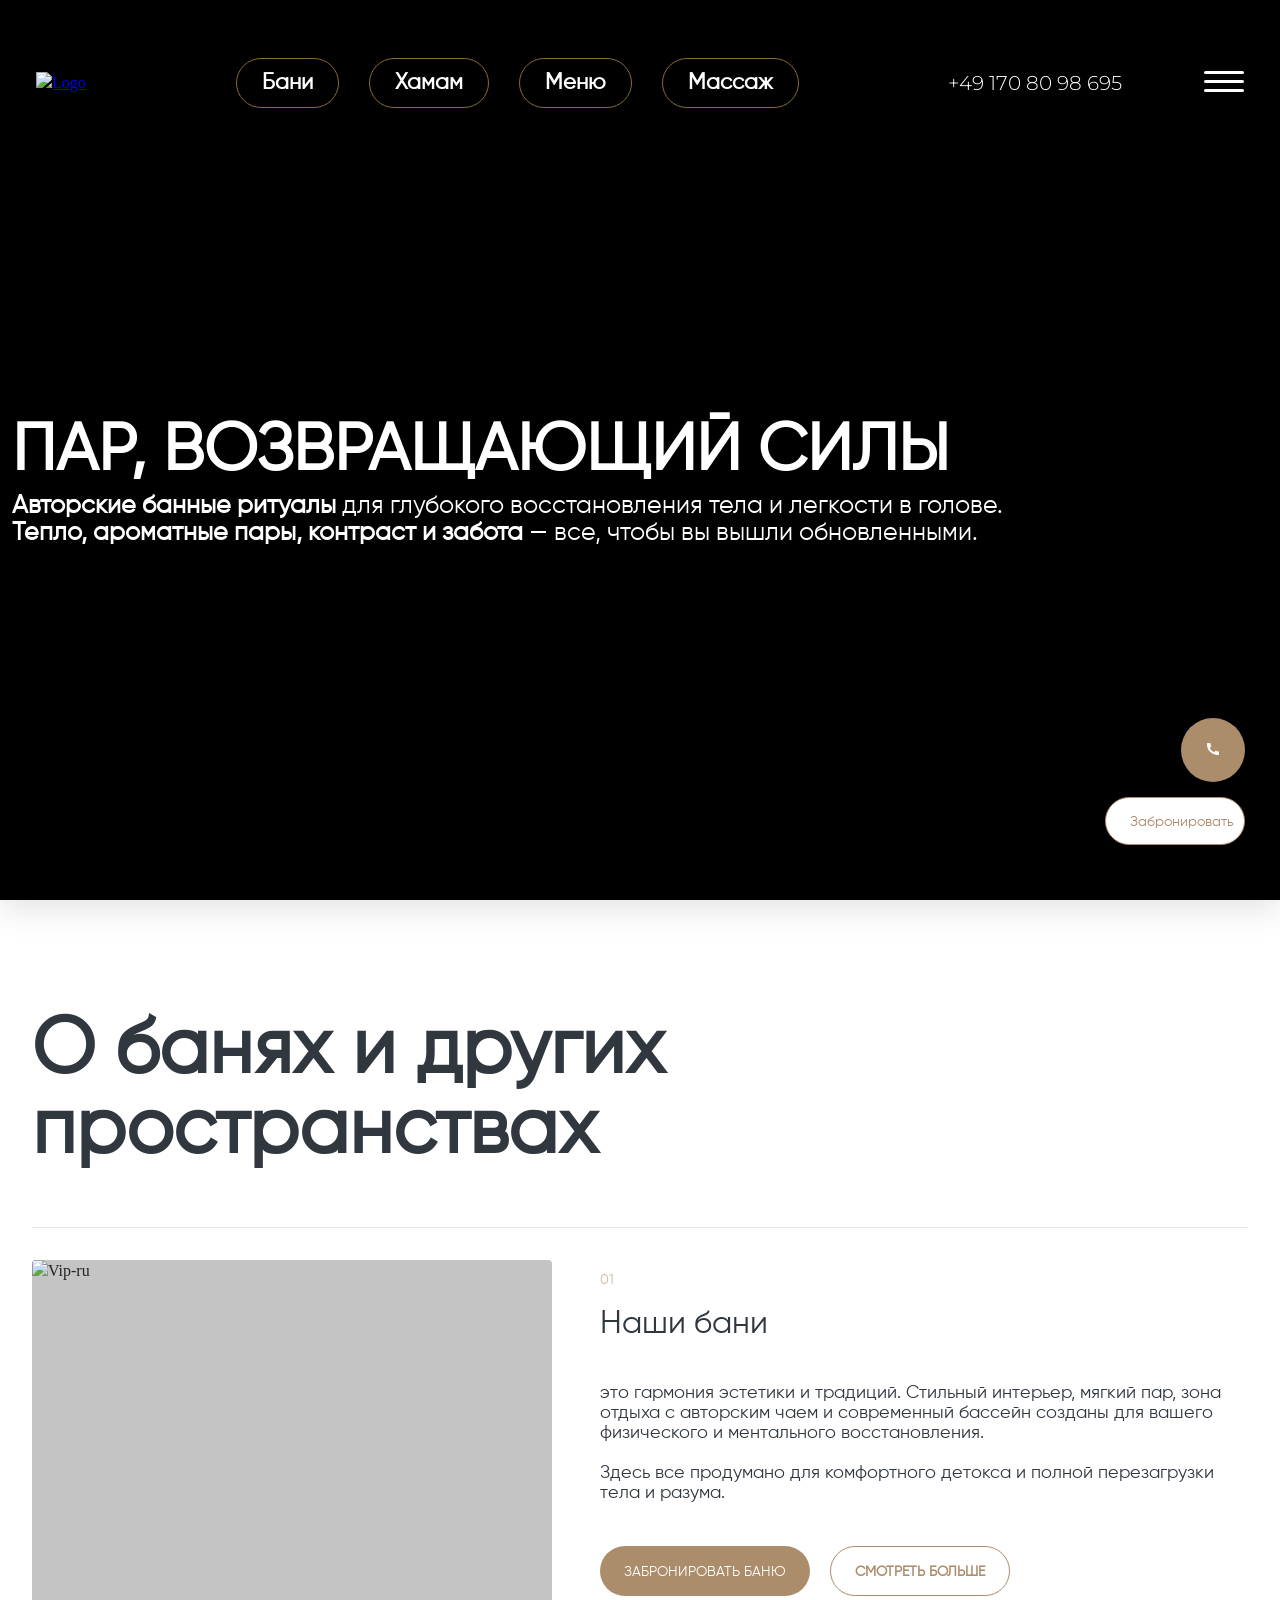
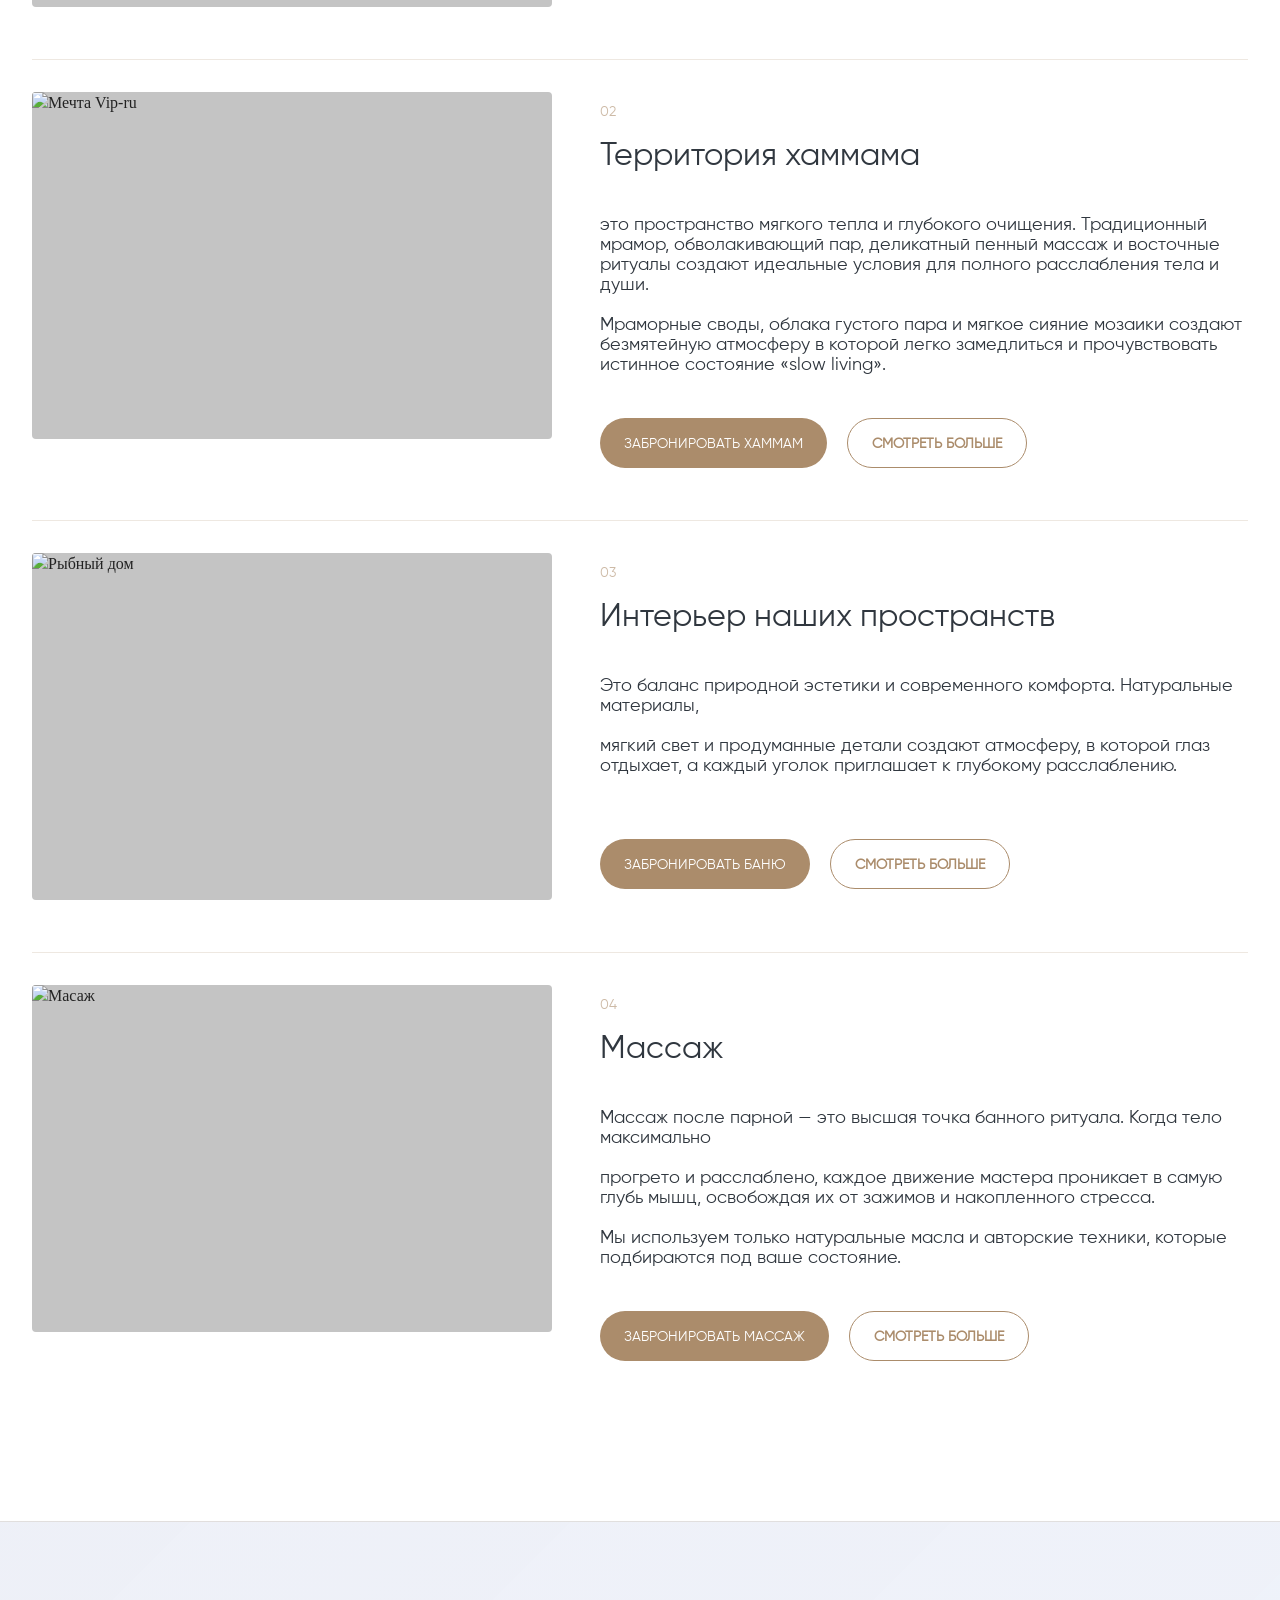
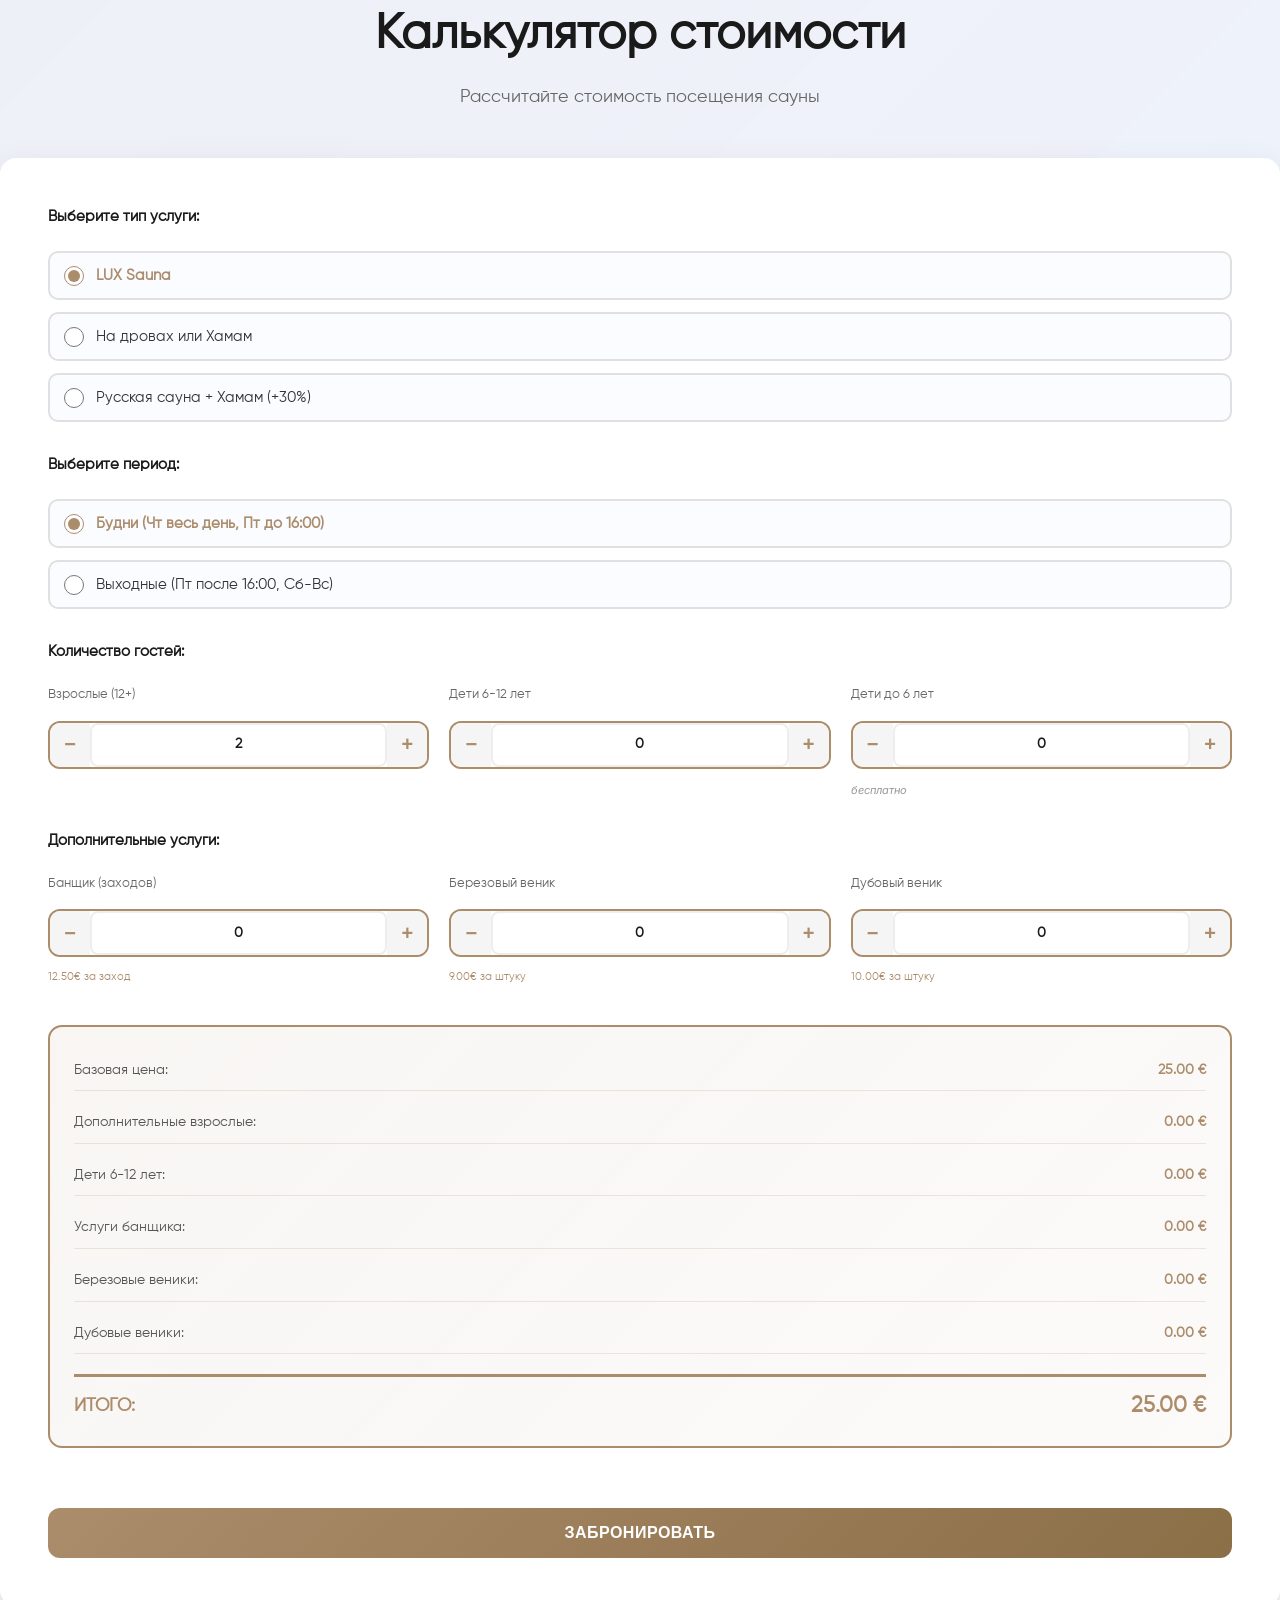
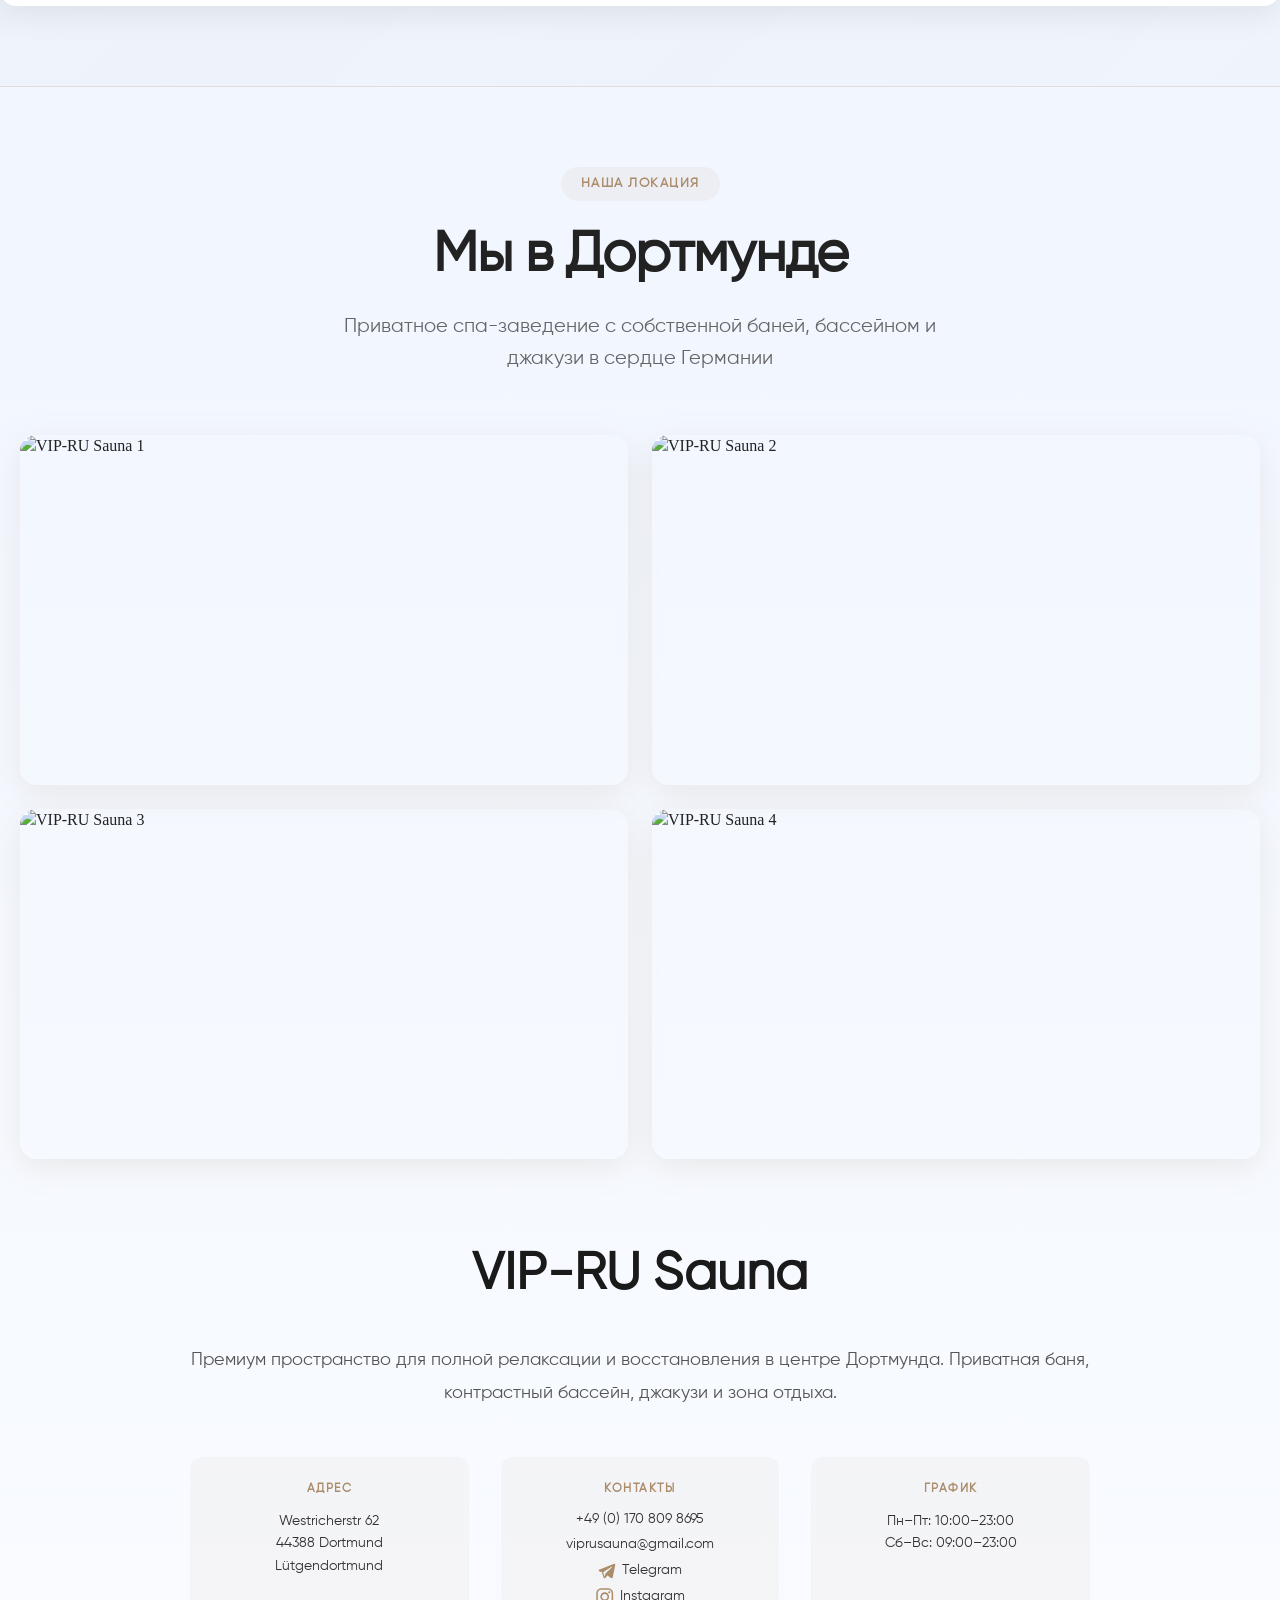
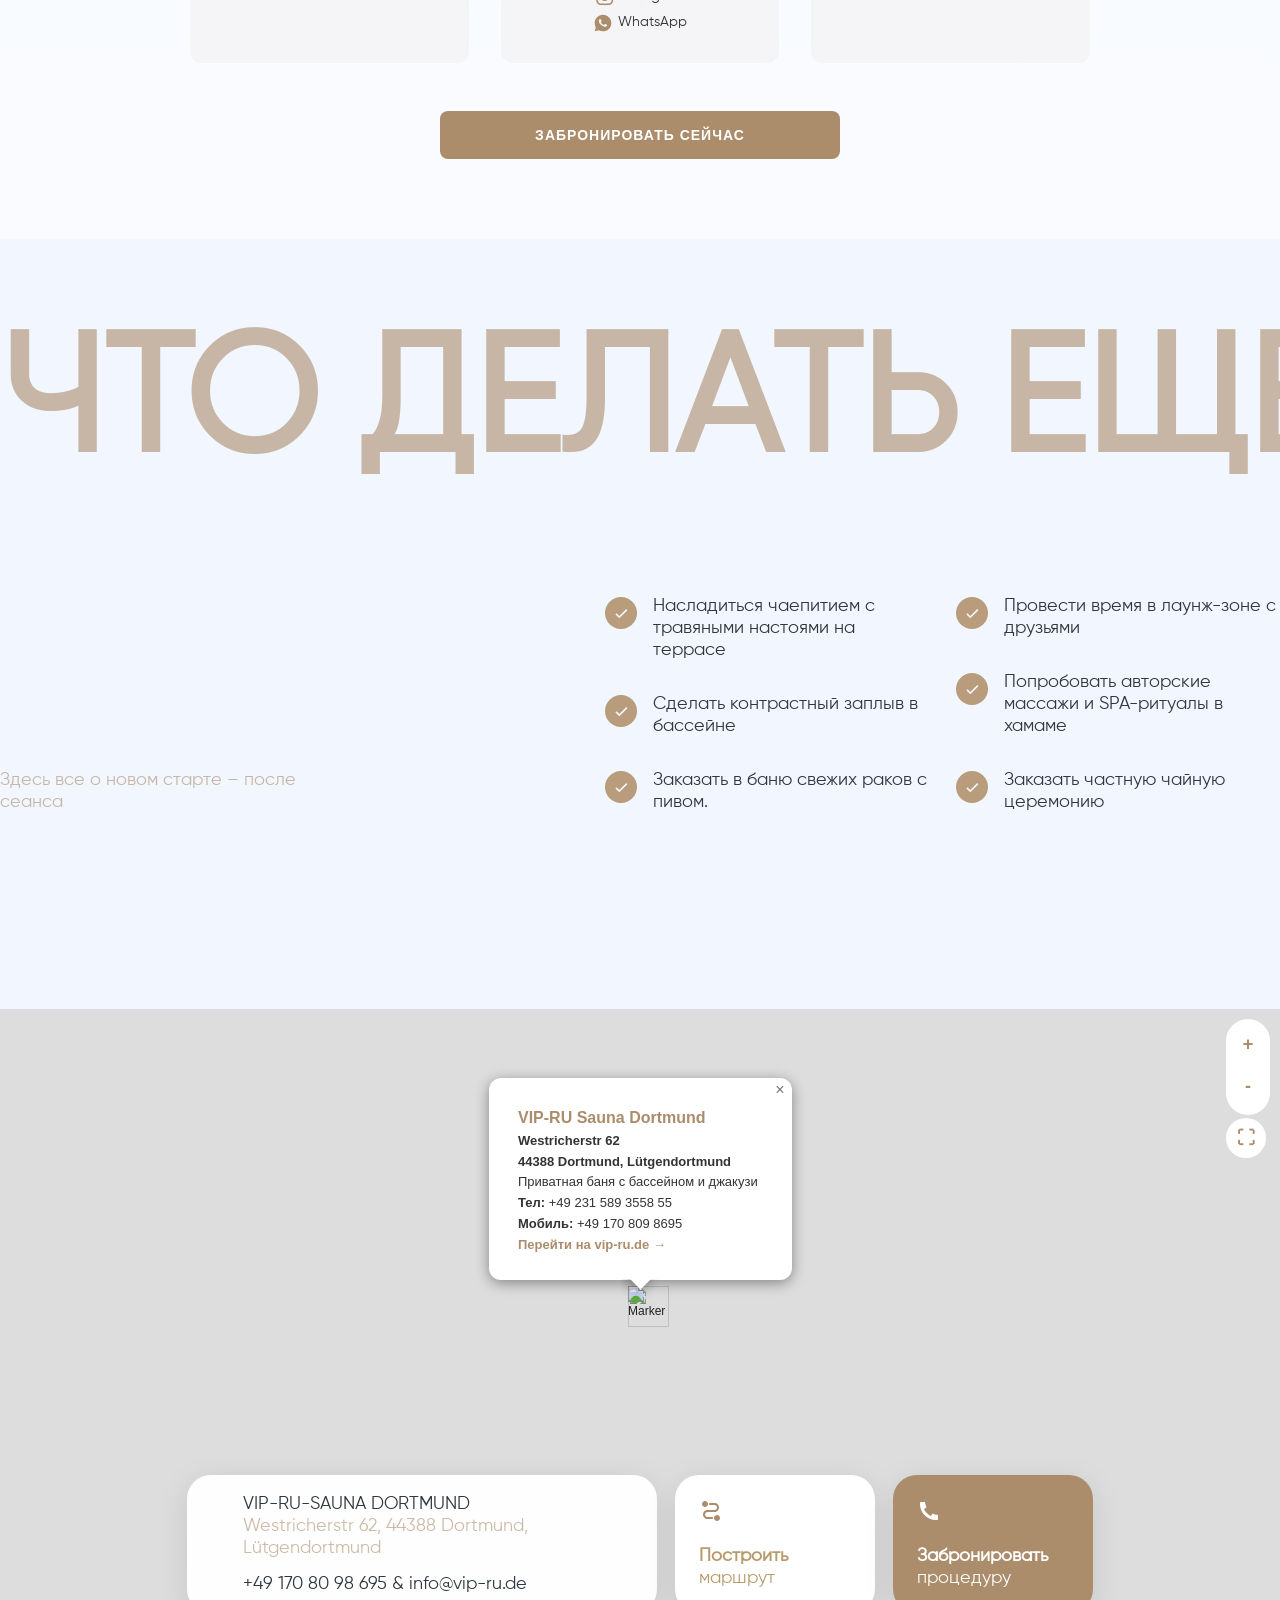
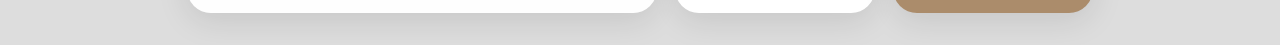
==== index.html @ 34eb5c06 "Add files via upload" ====
<!DOCTYPE html><html lang="uk"><head>
  <meta charset="utf-8">
  <meta name="viewport" content="width=device-width, initial-scale=1, maximum-scale=1">
  <meta name="format-detection" content="telephone=no">
  <meta name="theme-color" content="#AB8C6B">
  <title>VIP-RU Sauna | Premium Bathhouse in Dortmund</title>
  <meta name="description" content="VIP-RU Sauna Dortmund - Premium Russian sauna with private bath, contrast pool, and jacuzzi. Book authentic sauna experience, hamam, massage, and traditional rituals in Dortmund.">
  <meta name="keywords" content="sauna Dortmund, bathhouse, Russian sauna, hamam, massage, wellness">
  <meta name="author" content="VIP-RU Sauna">
  
    <!-- Google Tag Manager -->
    <script async="" src="js/gtm.js"></script><script>(function(w,d,s,l,i){w[l]=w[l]||[];w[l].push({'gtm.start':
    new Date().getTime(),event:'gtm.js'});var f=d.getElementsByTagName(s)[0],
    j=d.createElement(s),dl=l!='dataLayer'?'&l='+l:'';j.async=true;j.src=
    'https://www.googletagmanager.com/gtm.js?id='+i+dl;f.parentNode.insertBefore(j,f);
    })(window,document,'script','dataLayer','GTM-KXQP9TXG');</script>
    <!-- End Google Tag Manager -->
  
  <link rel="preconnect" href="https://fonts.googleapis.com">
  <link rel="preconnect" href="https://fonts.gstatic.com" crossorigin="">
  <link href="https://fonts.googleapis.com/css2?family=Geist+Mono:wght@100..900&family=Inter:ital,opsz,wght@0,14..32,100..900;1,14..32,100..900&family=Montserrat:ital,wght@0,100..900;1,100..900&display=swap" rel="stylesheet">
  <link rel="stylesheet" href="css/leaflet.css">
  <link rel="stylesheet" href="css/swiper-bundle.min.css">
  <link rel="stylesheet" href="css/styles.css">
</head>

<body>
<!-- Google Tag Manager (noscript) -->
<noscript><iframe src="https://www.googletagmanager.com/ns.html?id=GTM-KXQP9TXG"
                  height="0" width="0" style="display:none;visibility:hidden"></iframe></noscript>
<!-- End Google Tag Manager (noscript) -->

<div class="side-menu">
  <div class="side-menu-header">
    <div class="side-menu-phone" data-contact="phone">+49 170 80 98 695</div>
    <button class="side-menu-close" aria-label="close menu"><svg width="48" height="49" viewBox="0 0 48 49" fill="none" xmlns="http://www.w3.org/2000/svg">
      <circle cx="24" cy="24.4471" r="23.5" stroke="#AB8C6B" stroke-opacity="0.2"></circle>
      <path d="M22.7887 24.4471L19.1522 20.8106L20.3644 19.5984L24.0009 23.235L27.6375 19.5984L28.8496 20.8106L25.2131 24.4471L28.8496 28.0837L27.6375 29.2959L24.0009 25.6593L20.3644 29.2959L19.1522 28.0837L22.7887 24.4471Z" fill="#AB8C6B"></path>
    </svg>
    </button>
  </div>

  <nav class="side-menu-nav">

    <a class="variable-bar" href="./bathhousevip.html">Vip-Баня</a>
    <a class="variable-bar" href="./fishbanua.html">Рыбацкая Баня</a>
    <a class="variable-bar" href="./luxbanua.html">Lux баня</a>
    <a class="variable-bar" href="./banua1.html">Баня на дровах</a>
    <a class="variable-bar" href="./hamam.html">Хамам</a>
    <a class="variable-bar" href="./food.html">Меню</a>
    <a class="variable-bar" href="./sauna1.html">Массаж</a>


    <a href="index.html#about">О банях </a>
    <a href="#calculator">Калькулятор</a>
    <a href="#dortmund">Мы в Дортмунде</a>
    <a href="#aboutus">О нас</a>
    <a href="#contact">Контакты</a>
  </nav>

  <div class="side-menu-footer">
    <div class="side-menu-social">
      <span>Свяжитесь с нами</span>
      <div class="social-links">
        <a target="_blank" href="https://t.me/viprusauna" aria-label="Telegram" data-social="telegram"><svg viewBox="0 0 32 32" xmlns="http://www.w3.org/2000/svg"  width="32.000000" height="32.000000" fill="none">
          <rect id="basil:telegram-solid" width="32.000000" height="32.000000" x="0.000000" y="0.000000" fill="rgb(255,255,255)" fill-opacity="0"></rect>
          <path id="Vector" d="M25.2332 26.1201L25.2332 26.1175L25.2572 26.0601L29.2558 5.90014L29.2558 5.83614C29.2558 5.33348 29.0692 4.89481 28.6665 4.63214C28.3132 4.40148 27.9065 4.38548 27.6212 4.40681C27.3556 4.43083 27.0935 4.4845 26.8398 4.56681C26.7316 4.60168 26.6249 4.64082 26.5198 4.68414L26.5025 4.69081L4.20915 13.4361L4.20249 13.4388C4.13471 13.462 4.06837 13.4891 4.00382 13.5201C3.84527 13.5914 3.69315 13.6761 3.54915 13.7735C3.26249 13.9708 2.71715 14.4348 2.80915 15.1708C2.88515 15.7815 3.30515 16.1681 3.58915 16.3695C3.75679 16.487 3.93702 16.5853 4.12649 16.6628L4.16915 16.6815L4.18249 16.6855L4.19182 16.6895L8.09315 18.0028C8.07982 18.2468 8.10382 18.4961 8.16915 18.7428L10.1225 26.1548C10.2292 26.5588 10.4598 26.9193 10.7819 27.1855C11.1039 27.4518 11.5013 27.6105 11.9182 27.6393C12.3351 27.6682 12.7505 27.5657 13.1062 27.3463C13.4618 27.1269 13.7398 26.8016 13.9012 26.4161L16.9518 23.1548L22.1905 27.1708L22.2652 27.2028C22.7412 27.4108 23.1852 27.4761 23.5918 27.4215C23.9985 27.3655 24.3212 27.1948 24.5638 27.0015C24.8445 26.7739 25.0682 26.484 25.2172 26.1548L25.2278 26.1321L25.2318 26.1241L25.2332 26.1201ZM10.1025 18.2335C10.0809 18.1512 10.086 18.0642 10.1172 17.9851C10.1483 17.906 10.2039 17.8389 10.2758 17.7935L23.5038 9.39347C23.5038 9.39347 24.2825 8.92014 24.2545 9.39347C24.2545 9.39347 24.3932 9.47614 23.9758 9.86414C23.5812 10.2335 14.5478 18.9548 13.6332 19.8375C13.5823 19.8869 13.5467 19.9498 13.5305 20.0188L12.0558 25.6455L10.1025 18.2321L10.1025 18.2335Z" fill="rgb(171,140,107)" fill-rule="evenodd"></path>
        </svg>
        </a>
        <a target="_blank" href="https://wa.me/491708098695" aria-label="WhatsApp" data-social="whatsapp"><svg viewBox="0 0 32 32" xmlns="http://www.w3.org/2000/svg"  width="32.000000" height="32.000000" fill="none">
          <rect id="Frame" width="32.000000" height="32.000000" x="0.000000" y="0.000000" fill="rgb(255,255,255)" fill-opacity="0"></rect>
          <path id="Vector" d="M16.0013 2.6665C23.3653 2.6665 29.3347 8.63584 29.3347 15.9998C29.3347 23.3638 23.3653 29.3332 16.0013 29.3332C13.645 29.337 11.3302 28.7134 9.29465 27.5265L2.67332 29.3332L4.47599 22.7092C3.28811 20.673 2.66405 18.3572 2.66799 15.9998C2.66799 8.63584 8.63732 2.6665 16.0013 2.6665ZM11.4573 9.73317L11.1907 9.74384C11.018 9.75435 10.8493 9.79971 10.6947 9.87717C10.55 9.95908 10.418 10.0615 10.3027 10.1812C10.1427 10.3318 10.052 10.4625 9.95465 10.5892C9.46148 11.2304 9.19595 12.0176 9.19999 12.8265C9.20265 13.4798 9.37332 14.1158 9.63999 14.7105C10.1853 15.9132 11.0827 17.1865 12.2667 18.3665C12.552 18.6505 12.832 18.9358 13.1333 19.2012C14.6045 20.4965 16.3577 21.4306 18.2533 21.9292L19.0107 22.0452C19.2573 22.0585 19.504 22.0398 19.752 22.0278C20.1403 22.0078 20.5195 21.9026 20.8627 21.7198C21.0373 21.6299 21.2077 21.532 21.3733 21.4265C21.3733 21.4265 21.4307 21.3892 21.54 21.3065C21.72 21.1732 21.8307 21.0785 21.98 20.9225C22.0907 20.8078 22.1867 20.6732 22.26 20.5198C22.364 20.3025 22.468 19.8878 22.5107 19.5425C22.5427 19.2785 22.5333 19.1345 22.5293 19.0452C22.524 18.9025 22.4053 18.7545 22.276 18.6918L21.5 18.3438C21.5 18.3438 20.34 17.8385 19.6307 17.5158C19.5564 17.4834 19.4769 17.4649 19.396 17.4612C19.3048 17.4518 19.2126 17.4621 19.1257 17.4913C19.0387 17.5205 18.959 17.568 18.892 17.6305C18.8853 17.6278 18.796 17.7038 17.832 18.8718C17.7767 18.9462 17.7004 19.0024 17.6131 19.0332C17.5257 19.0641 17.4311 19.0683 17.3413 19.0452C17.2545 19.0219 17.1694 18.9925 17.0867 18.9572C16.9213 18.8878 16.864 18.8612 16.7507 18.8132C15.9854 18.4792 15.2769 18.028 14.6507 17.4758C14.4827 17.3292 14.3267 17.1692 14.1667 17.0145C13.6421 16.5121 13.185 15.9438 12.8067 15.3238L12.728 15.1972C12.6715 15.1121 12.6258 15.0202 12.592 14.9238C12.5413 14.7278 12.6733 14.5705 12.6733 14.5705C12.6733 14.5705 12.9973 14.2158 13.148 14.0238C13.2947 13.8372 13.4187 13.6558 13.4987 13.5265C13.656 13.2732 13.7053 13.0132 13.6227 12.8118C13.2493 11.8998 12.8627 10.9918 12.4653 10.0905C12.3867 9.91184 12.1533 9.78384 11.9413 9.7585C11.8693 9.7505 11.7973 9.7425 11.7253 9.73717C11.5463 9.72828 11.3668 9.73006 11.188 9.7425L11.456 9.73184L11.4573 9.73317Z" fill="rgb(171,140,107)" fill-rule="nonzero"></path>
        </svg>
        </a>
        <a target="_blank" href="https://www.instagram.com/viprusauna/" aria-label="Instagram" data-social="instagram"><svg viewBox="0 0 32 32" xmlns="http://www.w3.org/2000/svg"  width="32.000000" height="32.000000" fill="none">
          <rect id="Instagram post - 2" width="32.000000" height="32.000000" x="0.000000" y="0.000000"></rect>
          <g id="Group 3">
            <g id="Group">
              <path id="Vector" d="M15.5368 2C11.8604 2 11.3994 2.0156 9.95556 2.08145C8.51473 2.14718 7.5307 2.37605 6.66964 2.71062C5.77948 3.05656 5.02457 3.51946 4.27203 4.27199C3.51946 5.02453 3.05656 5.77952 2.71066 6.66968C2.37601 7.5307 2.14722 8.51473 2.08141 9.95556C2.01556 11.3994 2 11.8604 2 15.5368C2 19.2131 2.01556 19.6741 2.08141 21.118C2.14722 22.5588 2.37601 23.5428 2.71066 24.4038C3.0566 25.294 3.5195 26.0489 4.27203 26.8015C5.02461 27.5541 5.77948 28.017 6.66964 28.3629C7.5307 28.6975 8.51473 28.9263 9.95556 28.9921C11.3994 29.0579 11.8604 29.0735 15.5368 29.0735C19.2131 29.0735 19.6741 29.0579 21.118 28.9921C22.5588 28.9263 23.5428 28.6975 24.4038 28.3629C25.294 28.017 26.0489 27.5541 26.8015 26.8015C27.5541 26.0489 28.017 25.294 28.3629 24.4038C28.6975 23.5428 28.9263 22.5588 28.9921 21.118C29.0579 19.6741 29.0735 19.2131 29.0735 15.5368C29.0735 11.8604 29.0579 11.3994 28.9921 9.95556C28.9263 8.51473 28.6975 7.5307 28.3629 6.66968C28.017 5.77952 27.5541 5.02453 26.8015 4.27199C26.0489 3.51946 25.294 3.05656 24.4038 2.71062C23.5428 2.37605 22.5588 2.14718 21.118 2.08145C19.6741 2.0156 19.2131 2 15.5368 2ZM15.5368 4.43904C19.1512 4.43904 19.5794 4.45286 21.0068 4.51799C22.3266 4.57816 23.0434 4.79868 23.5203 4.98406C24.1522 5.22966 24.6032 5.52296 25.0768 5.99666C25.5506 6.47035 25.8439 6.92132 26.0895 7.55315C26.2748 8.03015 26.4954 8.74694 26.5555 10.0667C26.6207 11.4942 26.6345 11.9223 26.6345 15.5368C26.6345 19.1512 26.6207 19.5794 26.5555 21.0068C26.4954 22.3266 26.2748 23.0434 26.0895 23.5203C25.8439 24.1522 25.5506 24.6032 25.0768 25.0768C24.6032 25.5506 24.1522 25.8439 23.5204 26.0895C23.0434 26.2748 22.3266 26.4954 21.0068 26.5555C19.5796 26.6207 19.1515 26.6345 15.5368 26.6345C11.922 26.6345 11.494 26.6207 10.0667 26.5555C8.7469 26.4954 8.03015 26.2748 7.55319 26.0895C6.92128 25.8439 6.47035 25.5506 5.9967 25.0768C5.52301 24.6032 5.22966 24.1522 4.98406 23.5204C4.79868 23.0434 4.5782 22.3266 4.51799 21.0068C4.45286 19.5794 4.43904 19.1512 4.43904 15.5368C4.43904 11.9223 4.45286 11.4942 4.51799 10.0667C4.5782 8.7469 4.79868 8.03015 4.98406 7.55319C5.22966 6.92128 5.523 6.47035 5.99666 5.9967C6.47035 5.52296 6.92132 5.22966 7.55315 4.98406C8.03015 4.79868 8.74694 4.57816 10.0667 4.51799C11.4942 4.45286 11.9223 4.43904 15.5368 4.43904L15.5368 4.43904Z" fill="rgb(171,140,107)" fill-rule="nonzero"></path>
              <path id="Vector" d="M15.5373 20.0489C13.0452 20.0489 11.025 18.0287 11.025 15.5367C11.025 13.0446 13.0452 11.0244 15.5373 11.0244C18.0293 11.0244 20.0495 13.0446 20.0495 15.5367C20.0495 18.0287 18.0293 20.0489 15.5373 20.0489ZM15.5373 8.58537C11.6981 8.58537 8.58594 11.6975 8.58594 15.5367C8.58594 19.3758 11.6981 22.488 15.5373 22.488C19.3764 22.488 22.4885 19.3758 22.4885 15.5367C22.4885 11.6975 19.3764 8.58537 15.5373 8.58537ZM24.3876 8.31072C24.3876 9.20789 23.6603 9.93512 22.7632 9.93512C21.8661 9.93512 21.1388 9.20789 21.1388 8.31072C21.1388 7.41359 21.8661 6.68628 22.7632 6.68628C23.6603 6.68628 24.3876 7.41359 24.3876 8.31072Z" fill="rgb(171,140,107)" fill-rule="nonzero"></path>
            </g>
          </g>
        </svg>
        </a>
      </div>
    </div>
    <button class="btn call-back-btn">Заказать звонок</button>
  </div>
</div>

<div class="menu-backdrop"></div>

<div class="callback-form">
  <div class="callback-form-inner">
    <div class="callback-form-inner-wrapper">
      <h2>VIP-RU<br>SAUNA</h2>

      <button class="callback-close" aria-label="close form">
        <svg width="48" height="49" viewBox="0 0 48 49" fill="none" xmlns="http://www.w3.org/2000/svg">
          <circle cx="24" cy="24.4471" r="23.5" stroke="#AB8C6B" stroke-opacity="0.2"></circle>
          <path d="M22.7887 24.4471L19.1522 20.8106L20.3644 19.5984L24.0009 23.235L27.6375 19.5984L28.8496 20.8106L25.2131 24.4471L28.8496 28.0837L27.6375 29.2959L24.0009 25.6593L20.3644 29.2959L19.1522 28.0837L22.7887 24.4471Z" fill="#AB8C6B"></path>
        </svg>
      </button>
    </div>

    <p class="callback-subtitle">Оставьте ваши контактные данные и свяжемся с вами в течение 10 минут</p>

    <form class="callback-form-content">
      <div class="input-wrapper">
        <label for="name">ФИО</label>
        <input type="text" id="name" placeholder="" required="">
      </div>

      <div class="input-wrapper">
        <label for="phone">Номер телефона</label>
        <input type="tel" id="phone" placeholder="" required="">
      </div>

      <div class="callback-options">
        <label class="custom-radio">
          <input type="radio" name="contact" value="phone" checked="">
          <span class="radio-check"></span>
          <span class="radio-text">Позвонить по телефону</span>
        </label>

        <label class="custom-radio">
          <input type="radio" name="contact" value="whatsapp">
          <span class="radio-check"></span>
          <span class="radio-text">Связаться по WhatsApp</span>
        </label>

        <label class="custom-radio">
          <input type="radio" name="contact" value="viber">
          <span class="radio-check"></span>
          <span class="radio-text">Связаться по Viber</span>
        </label>

        <label class="custom-radio">
          <input type="radio" name="contact" value="telegram">
          <span class="radio-check"></span>
          <span class="radio-text">Связаться в Telegram</span>
        </label>
      </div>

      <button type="submit" class="btn">ОТПРАВИТЬ</button>

      <p class="callback-notice">Нажимая кнопку, вы принимаете Политику конфиденциальности и даете согласие на обработку
        персональных данных</p>
    </form>
  </div>
</div>
    <section class="hero">
      <div class="site-header">
        <div class="container header-inner">
          <div class="logo"><a href="index.html"><img loading="lazy" src="images/VIP-RU-Sauna2-02-1-1.png" alt="Logo" class="cushycms"></a></div>
          <nav class="header-inner-about">

            <div class="header-inner-about-item header-inner-about-item-parent">
              Бани
              <div class="header-submenu">
                <a class="header-submenu-item" href="./bathhousevip.html">Vip-Баня</a>
                <a class="header-submenu-item" href="./fishbanua.html">Рыбацкая Баня</a>
                <a class="header-submenu-item" href="./luxbanua.html">Lux баня</a>
                <a class="header-submenu-item" href="./banua1.html">Баня на дровах</a>
              </div>
            </div>

            <a class="header-inner-about-item" href="./hamam.html">Хамам</a>
            <a class="header-inner-about-item" href="./food.html">Меню</a>
            <a class="header-inner-about-item " href="./sauna1.html">Массаж</a>

          </nav>
          <div class="header-inner-contact-container">
            <div class="header-phone" data-contact="phone">+49 170 80 98 695</div>
            <button class="menu-btn" aria-label="menu">
              <svg viewBox="0 0 40 21" xmlns="http://www.w3.org/2000/svg" width="40" height="21" fill="none">
                <rect width="40" height="3" rx="1.5" fill="#fff"></rect>
                <rect y="9" width="40" height="3" rx="1.5" fill="#fff"></rect>
                <rect y="18" width="40" height="3" rx="1.5" fill="#fff"></rect>
              </svg>
            </button>
          </div>

        </div>
      </div>
      <div class="hero-inner container">
        <h1 class="cushycms">Пар, возвращающий силы</h1>
        <p class="lead cushycms"><span>Авторские банные ритуалы</span> для глубокого восстановления тела и легкости в голове.
          <br>
          <span>Тепло, ароматные пары, контраст и забота</span> — все, чтобы вы вышли обновленными.
        </p>


        <!-- <h1>Vip-ru BATHHOUSE</h1>
        <span class="hero-subtitle">твій ритуал оновлення</span>
        <p class="lead">Теплий пар, гармонія рухів під звуки природи, аромати липи, апельсина та гвоздики –
          <span>особливий ритуал паріння</span>
        </p> -->
        <!-- <div class="hero-cards">

          <div class="card-wrapper">
            <div class="card-small">
              <a href="#about">
                <div class="card-img card-img_1"></div>
              </a>
            </div>
            <p class="card-title">Липова Лазня</p>
          </div>


          <div class="card-wrapper">
            <div class="card-small">
              <a href="#about">
                <div class="card-img card-img_2"></div>
              </a>
            </div>
            <p class="card-title">Кедрова Лазня</p>
          </div>


          <div class="card-wrapper">
            <div class="card-small">
              <a href="#hamam">
                <div class="card-img card-img_3"></div>
              </a>
            </div>
            <p class="card-title">Хамам</p>
          </div>

        </div> -->
      </div>

      <div class="hero-action-buttons">
        <a href="tel:+49 170 80 98 695">
          <button class="btn">
            <svg viewBox="0 0 12.001 12" xmlns="http://www.w3.org/2000/svg"
                 xmlns:xlink="http://www.w3.org/1999/xlink" width="12.000977" height="12.000000" fill="none">
              <path id="Vector"
                    d="M12 8.94667L12 11.304C12.0001 11.4728 11.9361 11.6353 11.8211 11.7588C11.706 11.8823 11.5484 11.9575 11.38 11.9693C11.0887 11.9893 10.8507 12 10.6667 12C4.77533 12 0 7.22467 0 1.33333C0 1.14933 0.01 0.911334 0.0306667 0.62C0.0424816 0.451629 0.117721 0.294007 0.241202 0.178939C0.364684 0.0638712 0.527215 -7.62887e-05 0.696 1.71053e-07L3.05333 1.71053e-07C3.13603 -8.35563e-05 3.2158 0.0305727 3.27715 0.0860136C3.33851 0.141455 3.37706 0.217722 3.38533 0.3C3.40067 0.453334 3.41467 0.575333 3.428 0.668C3.56049 1.59262 3.832 2.49189 4.23333 3.33533C4.29667 3.46867 4.25533 3.628 4.13533 3.71333L2.69667 4.74133C3.5763 6.79097 5.2097 8.42436 7.25933 9.304L8.286 7.868C8.32796 7.80933 8.38919 7.76725 8.459 7.7491C8.52881 7.73095 8.60277 7.73787 8.668 7.76867C9.51135 8.16924 10.4104 8.44008 11.3347 8.572C11.4273 8.58533 11.5493 8.6 11.7013 8.61467C11.7835 8.62309 11.8596 8.66171 11.9149 8.72305C11.9702 8.78439 12.0008 8.86408 12.0007 8.94667L12 8.94667Z"
                    fill="rgb(255,255,255)" fill-rule="nonzero"></path>
            </svg>
          </button>
        </a>

        <button class="btn ghost call-back-btn">Забронировать</button>
      </div>
    </section>

  <main>
    <section id="about" class="about-section">
      <div class="container">
        <h2 class="cushycms">О банях и других пространствах </h2>
        <!-- <p class="about-section-subtitle">Кожна баня абсолютно унікальна:</p> -->
        <div class="about-list">
          <article class="about-item">
            <div class="thumb">
              <img loading="lazy" src="images/2026-02-06%2015.29.18.jpg" alt="Vip-ru " class="cushycms">
            </div>
            <div class="about-content">
              <div class="about-number">01</div>
              <h3>Наши бани</h3>
              <div class="about-text">
                <p>это гармония эстетики и традиций. Стильный интерьер, мягкий пар, зона отдыха с авторским чаем и современный бассейн созданы для вашего физического и ментального восстановления.</p>
                <br>
                <p>Здесь все продумано для комфортного детокса и полной перезагрузки тела и разума.</p>
              </div>
              <div class="about-content-btn-link">
                <button class="btn call-back-btn">ЗАБРОНИРОВАТЬ БАНЮ</button>
                <a href="banua1.html" class="btn call-back-btn call-back-btn-modification-a">СМОТРЕТЬ БОЛЬШЕ</a>
              </div>
            </div>

          </article>

          <article class="about-item">
            <div class="thumb">
              <img loading="lazy" src="images/2026-02-06%2015.34.14.jpg" alt="Мечта Vip-ru " class="cushycms">
            </div>
            <div class="about-content">
              <div class="about-number">02</div>
              <h3>Территория хаммама</h3>
              <div class="about-text">
                <p>это пространство мягкого тепла и глубокого очищения. Традиционный мрамор, обволакивающий пар, деликатный пенный массаж и восточные ритуалы создают идеальные условия для полного расслабления тела и души.</p>
                <br>
                <p>Мраморные своды, облака густого пара и мягкое сияние мозаики создают безмятейную атмосферу в которой легко замедлиться и прочувствовать истинное состояние «slow living».</p>
              </div>
              <div class="about-content-btn-link">
                <button class="btn call-back-btn">ЗАБРОНИРОВАТЬ ХАММАМ</button>
                <a href="hamam.html" class="btn call-back-btn call-back-btn-modification-a">СМОТРЕТЬ БОЛЬШЕ</a>
              </div>
            </div>

          </article>

          <article class="about-item">
            <div class="thumb">
              <img loading="lazy" src="images/2026-02-06%2015.45.19.jpg" alt="Рыбный дом" class="cushycms">
            </div>
            <div class="about-content">
              <div class="about-number">03</div>
              <h3>Интерьер наших пространств</h3>
              <div class="about-text">
                <p>Это баланс природной эстетики и современного комфорта. Натуральные материалы,  </p>
                <br>
                <p>мягкий свет и продуманные детали создают атмосферу, в которой глаз отдыхает, а каждый уголок приглашает к глубокому расслаблению.</p>
                <br>

              </div>
              <div class="about-content-btn-link">
                <button class="btn call-back-btn">ЗАБРОНИРОВАТЬ БАНЮ</button>
                <a href="bathhousevip.html" class="btn call-back-btn call-back-btn-modification-a">СМОТРЕТЬ БОЛЬШЕ</a>
              </div>

            </div>

          </article>
          <article class="about-item">
            <div class="thumb">
              <img loading="lazy" src="images/program_item_1.webp" alt="Масаж" class="cushycms">
            </div>
            <div class="about-content">
              <div class="about-number">04</div>
              <h3>Массаж</h3>
              <div class="about-text">
                <p>Массаж после парной — это высшая точка банного ритуала. Когда тело максимально   </p>
                <br>
                <p>прогрето и расслаблено, каждое движение мастера проникает в самую глубь мышц, освобождая их от зажимов и накопленного стресса.</p>
                <br>
                <p>Мы используем только натуральные масла и авторские техники, которые подбираются под ваше состояние.</p>

              </div>
              <div class="about-content-btn-link">
                <button class="btn call-back-btn">ЗАБРОНИРОВАТЬ МАСCАЖ</button>
                <a href="sauna1.html" class="btn call-back-btn call-back-btn-modification-a">СМОТРЕТЬ БОЛЬШЕ</a>
              </div>

            </div>

          </article>
        </div>
      </div>
    </section>

    <section id="calculator" class="calculator-section" style="display: block !important; padding: 80px 0;">
      <div class="container">
        <h2 style="font-size: 48px; color: #1a1a1a; margin-bottom: 16px; text-align: center;">Калькулятор стоимости</h2>
        <p class="calculator-subtitle" style="font-size: 18px; color: #666; margin-bottom: 48px; text-align: center;">Рассчитайте стоимость посещения сауны</p>
        
        <div class="calculator-wrapper" style="background: white; border-radius: 16px; padding: 48px; box-shadow: 0 8px 32px rgba(0, 0, 0, 0.08);">
          <form class="calculator-form" id="saunaCalculator" style="display: flex; flex-direction: column; gap: 32px;">
            
            <!-- Service Type -->
            <div class="form-group">
              <label>Выберите тип услуги:</label>
              <div class="radio-group">
                <label class="radio-option">
                  <input type="radio" name="serviceType" value="lux" checked>
                  <span>LUX Sauna</span>
                </label>
                <label class="radio-option">
                  <input type="radio" name="serviceType" value="drovami">
                  <span>На дровах или Хамам</span>
                </label>
                <label class="radio-option">
                  <input type="radio" name="serviceType" value="mix">
                  <span>Русская сауна + Хамам (+30%)</span>
                </label>
              </div>
            </div>

            <!-- Date/Time Selection -->
            <div class="form-group">
              <label>Выберите период:</label>
              <div class="radio-group">
                <label class="radio-option">
                  <input type="radio" name="period" value="weekday" checked>
                  <span>Будни (Чт весь день, Пт до 16:00)</span>
                </label>
                <label class="radio-option">
                  <input type="radio" name="period" value="weekend">
                  <span>Выходные (Пт после 16:00, Сб-Вс)</span>
                </label>
              </div>
            </div>

            <!-- Guests Count -->
            <div class="form-group">
              <label style="font-weight: 600; font-size: 15px; color: #1a1a1a;">Количество гостей:</label>
              <div class="guests-grid" style="display: grid; grid-template-columns: repeat(3, 1fr); gap: 20px;">
                <div class="guest-input">
                  <label for="adultsCount" style="font-size: 13px; font-weight: 500; color: #666;">Взрослые (12+)</label>
                  <div class="counter-input">
                    <button type="button" class="counter-btn counter-minus" data-for="adultsCount">−</button>
                    <input type="number" id="adultsCount" name="adultsCount" min="0" value="2" class="counter-value">
                    <button type="button" class="counter-btn counter-plus" data-for="adultsCount">+</button>
                  </div>
                </div>
                <div class="guest-input">
                  <label for="childrenOld" style="font-size: 13px; font-weight: 500; color: #666;">Дети 6-12 лет</label>
                  <div class="counter-input">
                    <button type="button" class="counter-btn counter-minus" data-for="childrenOld">−</button>
                    <input type="number" id="childrenOld" name="childrenOld" min="0" value="0" class="counter-value">
                    <button type="button" class="counter-btn counter-plus" data-for="childrenOld">+</button>
                  </div>
                </div>
                <div class="guest-input">
                  <label for="childrenYoung" style="font-size: 13px; font-weight: 500; color: #666;">Дети до 6 лет</label>
                  <div class="counter-input">
                    <button type="button" class="counter-btn counter-minus" data-for="childrenYoung">−</button>
                    <input type="number" id="childrenYoung" name="childrenYoung" min="0" value="0" class="counter-value">
                    <button type="button" class="counter-btn counter-plus" data-for="childrenYoung">+</button>
                  </div>
                  <p class="guest-hint" style="font-size: 11px; color: #999; margin: 6px 0 0 0; font-style: italic;">бесплатно</p>
                </div>
              </div>
            </div>

            <!-- Additional Services -->
            <div class="form-group">
              <label style="font-weight: 600; font-size: 15px; color: #1a1a1a;">Дополнительные услуги:</label>
              <div class="services-grid" style="display: grid; grid-template-columns: repeat(3, 1fr); gap: 20px;">
                <div class="service-input">
                  <label for="banshchikCount" style="font-size: 13px; font-weight: 500; color: #666;">Банщик (заходов)</label>
                  <div class="counter-input">
                    <button type="button" class="counter-btn counter-minus" data-for="banshchikCount">−</button>
                    <input type="number" id="banshchikCount" name="banshchikCount" min="0" value="0" class="counter-value">
                    <button type="button" class="counter-btn counter-plus" data-for="banshchikCount">+</button>
                  </div>
                  <p class="service-hint" style="font-size: 11px; color: #AB8C6B; margin: 4px 0 0 0;">12.50€ за заход</p>
                </div>
                <div class="service-input">
                  <label for="birchVeniki" style="font-size: 13px; font-weight: 500; color: #666;">Березовый веник</label>
                  <div class="counter-input">
                    <button type="button" class="counter-btn counter-minus" data-for="birchVeniki">−</button>
                    <input type="number" id="birchVeniki" name="birchVeniki" min="0" value="0" class="counter-value">
                    <button type="button" class="counter-btn counter-plus" data-for="birchVeniki">+</button>
                  </div>
                  <p class="service-hint" style="font-size: 11px; color: #AB8C6B; margin: 4px 0 0 0;">9.00€ за штуку</p>
                </div>
                <div class="service-input">
                  <label for="oakVeniki" style="font-size: 13px; font-weight: 500; color: #666;">Дубовый веник</label>
                  <div class="counter-input">
                    <button type="button" class="counter-btn counter-minus" data-for="oakVeniki">−</button>
                    <input type="number" id="oakVeniki" name="oakVeniki" min="0" value="0" class="counter-value">
                    <button type="button" class="counter-btn counter-plus" data-for="oakVeniki">+</button>
                  </div>
                  <p class="service-hint" style="font-size: 11px; color: #AB8C6B; margin: 4px 0 0 0;">10.00€ за штуку</p>
                </div>
              </div>
            </div>

            <!-- Price Breakdown -->
            <div class="price-breakdown" style="background: rgba(171, 140, 107, 0.03); border: 2px solid rgba(171, 140, 107, 0.1); border-radius: 12px; padding: 24px; display: flex; flex-direction: column; gap: 12px;">
              <div class="price-row" style="display: flex; justify-content: space-between; align-items: center; font-size: 15px; color: #555; padding-bottom: 8px; border-bottom: 1px solid rgba(171, 140, 107, 0.1);">
                <span>Базовая цена:</span>
                <span id="basePrice" style="font-weight: 600;">25.00 €</span>
              </div>
              <div class="price-row" id="extraAdultsRow" style="display: none; justify-content: space-between; align-items: center; font-size: 15px; color: #555; padding-bottom: 8px; border-bottom: 1px solid rgba(171, 140, 107, 0.1);">
                <span>Дополнительные взрослые:</span>
                <span id="extraAdultsPrice" style="font-weight: 600;">0.00 €</span>
              </div>
              <div class="price-row" id="childrenRow" style="display: none; justify-content: space-between; align-items: center; font-size: 15px; color: #555; padding-bottom: 8px; border-bottom: 1px solid rgba(171, 140, 107, 0.1);">
                <span>Дети 6-12 лет:</span>
                <span id="childrenPrice" style="font-weight: 600;">0.00 €</span>
              </div>
              <div class="price-row" id="banshchikRow" style="display: none; justify-content: space-between; align-items: center; font-size: 15px; color: #555; padding-bottom: 8px; border-bottom: 1px solid rgba(171, 140, 107, 0.1);">
                <span>Услуги банщика:</span>
                <span id="banshchikPrice" style="font-weight: 600;">0.00 €</span>
              </div>
              <div class="price-row" id="birchVenikiRow" style="display: none; justify-content: space-between; align-items: center; font-size: 15px; color: #555; padding-bottom: 8px; border-bottom: 1px solid rgba(171, 140, 107, 0.1);">
                <span>Березовые веники:</span>
                <span id="birchVenikiPrice" style="font-weight: 600;">0.00 €</span>
              </div>
              <div class="price-row" id="oakVenikiRow" style="display: none; justify-content: space-between; align-items: center; font-size: 15px; color: #555; padding-bottom: 8px; border-bottom: 1px solid rgba(171, 140, 107, 0.1);">
                <span>Дубовые веники:</span>
                <span id="oakVenikiPrice" style="font-weight: 600;">0.00 €</span>
              </div>
              <div class="price-row total" style="display: flex; justify-content: space-between; align-items: center; border: none; border-top: 2px solid #AB8C6B; padding-top: 12px; padding-bottom: 0; font-size: 18px; font-weight: 700; color: #AB8C6B; margin-top: 8px;">
                <span>ИТОГО:</span>
                <span id="totalPrice" style="color: #AB8C6B;">25.00 €</span>
              </div>
            </div>

            <button type="button" class="btn" id="bookButton" style="margin-top: 24px; width: 100%; padding: 14px 24px; background: #AB8C6B; color: white; border: none; border-radius: 8px; font-size: 16px; font-weight: 600; cursor: pointer;">Забронировать</button>
          </form>
        </div>
      </div>
    </section>

    <section id="dortmund" class="dortmund-section">
      <div class="container">
        <div class="dortmund-header">
          <div class="dortmund-badge cushycms">Наша локация</div>
          <h2 class="cushycms">Мы в Дортмунде</h2>
          <p class="dortmund-subtitle cushycms">Приватное спа-заведение с собственной баней, бассейном и джакузи в сердце Германии</p>
        </div>

        <div class="dortmund-gallery">
          <img loading="lazy" src="images/saunavip1.jpg" alt="VIP-RU Sauna 1" class="dortmund-gallery-image cushycms" class="cushycms">
          <img loading="lazy" src="images/saunavip2.jpg" alt="VIP-RU Sauna 2" class="dortmund-gallery-image cushycms" class="cushycms">
          <img loading="lazy" src="images/saunavip3.jpg" alt="VIP-RU Sauna 3" class="dortmund-gallery-image cushycms" class="cushycms">
          <img loading="lazy" src="images/saunavip4.jpg" alt="VIP-RU Sauna 4" class="dortmund-gallery-image cushycms" class="cushycms">
        </div>

        <div class="vipru-about__container">

          <h2 id="aboutus" class="vipru-about__title cushycms">
            VIP-RU Sauna
          </h2>

          <p class="vipru-about__description cushycms">
            Премиум пространство для полной релаксации и восстановления в центре Дортмунда.
            Приватная баня, контрастный бассейн, джакузи и зона отдыха.
          </p>

          <div class="vipru-about__grid">

            <div class="vipru-about__card">
              <p class="vipru-about__label">Адрес</p>
              <p class="vipru-about__text">
                Westricherstr 62<br>
                44388 Dortmund<br>
                Lütgendortmund
              </p>
            </div>

            <div class="vipru-about__card">
              <p class="vipru-about__label">Контакты</p>
              <a href="tel:+491708098695" class="vipru-about__link">
                +49 (0) 170 809 8695
              </a>
              <a href="mailto:viprusauna@gmail.com" class="vipru-about__link">

                viprusauna@gmail.com
              </a>
              <a href="https://t.me/viprusauna" class="vipru-about__link">
                <svg viewBox="0 0 32 32" xmlns="http://www.w3.org/2000/svg"  width="32.000000" height="32.000000" fill="none">
                  <rect id="basil:telegram-solid" width="32.000000" height="32.000000" x="0.000000" y="0.000000" fill="rgb(255,255,255)" fill-opacity="0"></rect>
                  <path id="Vector" d="M25.2332 26.1201L25.2332 26.1175L25.2572 26.0601L29.2558 5.90014L29.2558 5.83614C29.2558 5.33348 29.0692 4.89481 28.6665 4.63214C28.3132 4.40148 27.9065 4.38548 27.6212 4.40681C27.3556 4.43083 27.0935 4.4845 26.8398 4.56681C26.7316 4.60168 26.6249 4.64082 26.5198 4.68414L26.5025 4.69081L4.20915 13.4361L4.20249 13.4388C4.13471 13.462 4.06837 13.4891 4.00382 13.5201C3.84527 13.5914 3.69315 13.6761 3.54915 13.7735C3.26249 13.9708 2.71715 14.4348 2.80915 15.1708C2.88515 15.7815 3.30515 16.1681 3.58915 16.3695C3.75679 16.487 3.93702 16.5853 4.12649 16.6628L4.16915 16.6815L4.18249 16.6855L4.19182 16.6895L8.09315 18.0028C8.07982 18.2468 8.10382 18.4961 8.16915 18.7428L10.1225 26.1548C10.2292 26.5588 10.4598 26.9193 10.7819 27.1855C11.1039 27.4518 11.5013 27.6105 11.9182 27.6393C12.3351 27.6682 12.7505 27.5657 13.1062 27.3463C13.4618 27.1269 13.7398 26.8016 13.9012 26.4161L16.9518 23.1548L22.1905 27.1708L22.2652 27.2028C22.7412 27.4108 23.1852 27.4761 23.5918 27.4215C23.9985 27.3655 24.3212 27.1948 24.5638 27.0015C24.8445 26.7739 25.0682 26.484 25.2172 26.1548L25.2278 26.1321L25.2318 26.1241L25.2332 26.1201ZM10.1025 18.2335C10.0809 18.1512 10.086 18.0642 10.1172 17.9851C10.1483 17.906 10.2039 17.8389 10.2758 17.7935L23.5038 9.39347C23.5038 9.39347 24.2825 8.92014 24.2545 9.39347C24.2545 9.39347 24.3932 9.47614 23.9758 9.86414C23.5812 10.2335 14.5478 18.9548 13.6332 19.8375C13.5823 19.8869 13.5467 19.9498 13.5305 20.0188L12.0558 25.6455L10.1025 18.2321L10.1025 18.2335Z" fill="rgb(171,140,107)" fill-rule="evenodd"></path>
                </svg>Telegram
              </a>
              <a href="https://www.instagram.com/viprusauna/" class="vipru-about__link">
                <svg viewBox="0 0 32 32" xmlns="http://www.w3.org/2000/svg"  width="32.000000" height="32.000000" fill="none">
                  <rect id="Instagram post - 2" width="32.000000" height="32.000000" x="0.000000" y="0.000000"></rect>
                  <g id="Group 3">
                    <g id="Group">
                      <path id="Vector" d="M15.5368 2C11.8604 2 11.3994 2.0156 9.95556 2.08145C8.51473 2.14718 7.5307 2.37605 6.66964 2.71062C5.77948 3.05656 5.02457 3.51946 4.27203 4.27199C3.51946 5.02453 3.05656 5.77952 2.71066 6.66968C2.37601 7.5307 2.14722 8.51473 2.08141 9.95556C2.01556 11.3994 2 11.8604 2 15.5368C2 19.2131 2.01556 19.6741 2.08141 21.118C2.14722 22.5588 2.37601 23.5428 2.71066 24.4038C3.0566 25.294 3.5195 26.0489 4.27203 26.8015C5.02461 27.5541 5.77948 28.017 6.66964 28.3629C7.5307 28.6975 8.51473 28.9263 9.95556 28.9921C11.3994 29.0579 11.8604 29.0735 15.5368 29.0735C19.2131 29.0735 19.6741 29.0579 21.118 28.9921C22.5588 28.9263 23.5428 28.6975 24.4038 28.3629C25.294 28.017 26.0489 27.5541 26.8015 26.8015C27.5541 26.0489 28.017 25.294 28.3629 24.4038C28.6975 23.5428 28.9263 22.5588 28.9921 21.118C29.0579 19.6741 29.0735 19.2131 29.0735 15.5368C29.0735 11.8604 29.0579 11.3994 28.9921 9.95556C28.9263 8.51473 28.6975 7.5307 28.3629 6.66968C28.017 5.77952 27.5541 5.02453 26.8015 4.27199C26.0489 3.51946 25.294 3.05656 24.4038 2.71062C23.5428 2.37605 22.5588 2.14718 21.118 2.08145C19.6741 2.0156 19.2131 2 15.5368 2ZM15.5368 4.43904C19.1512 4.43904 19.5794 4.45286 21.0068 4.51799C22.3266 4.57816 23.0434 4.79868 23.5203 4.98406C24.1522 5.22966 24.6032 5.52296 25.0768 5.99666C25.5506 6.47035 25.8439 6.92132 26.0895 7.55315C26.2748 8.03015 26.4954 8.74694 26.5555 10.0667C26.6207 11.4942 26.6345 11.9223 26.6345 15.5368C26.6345 19.1512 26.6207 19.5794 26.5555 21.0068C26.4954 22.3266 26.2748 23.0434 26.0895 23.5203C25.8439 24.1522 25.5506 24.6032 25.0768 25.0768C24.6032 25.5506 24.1522 25.8439 23.5204 26.0895C23.0434 26.2748 22.3266 26.4954 21.0068 26.5555C19.5796 26.6207 19.1515 26.6345 15.5368 26.6345C11.922 26.6345 11.494 26.6207 10.0667 26.5555C8.7469 26.4954 8.03015 26.2748 7.55319 26.0895C6.92128 25.8439 6.47035 25.5506 5.9967 25.0768C5.52301 24.6032 5.22966 24.1522 4.98406 23.5204C4.79868 23.0434 4.5782 22.3266 4.51799 21.0068C4.45286 19.5794 4.43904 19.1512 4.43904 15.5368C4.43904 11.9223 4.45286 11.4942 4.51799 10.0667C4.5782 8.7469 4.79868 8.03015 4.98406 7.55319C5.22966 6.92128 5.523 6.47035 5.99666 5.9967C6.47035 5.52296 6.92132 5.22966 7.55315 4.98406C8.03015 4.79868 8.74694 4.57816 10.0667 4.51799C11.4942 4.45286 11.9223 4.43904 15.5368 4.43904L15.5368 4.43904Z" fill="rgb(171,140,107)" fill-rule="nonzero"></path>
                      <path id="Vector" d="M15.5373 20.0489C13.0452 20.0489 11.025 18.0287 11.025 15.5367C11.025 13.0446 13.0452 11.0244 15.5373 11.0244C18.0293 11.0244 20.0495 13.0446 20.0495 15.5367C20.0495 18.0287 18.0293 20.0489 15.5373 20.0489ZM15.5373 8.58537C11.6981 8.58537 8.58594 11.6975 8.58594 15.5367C8.58594 19.3758 11.6981 22.488 15.5373 22.488C19.3764 22.488 22.4885 19.3758 22.4885 15.5367C22.4885 11.6975 19.3764 8.58537 15.5373 8.58537ZM24.3876 8.31072C24.3876 9.20789 23.6603 9.93512 22.7632 9.93512C21.8661 9.93512 21.1388 9.20789 21.1388 8.31072C21.1388 7.41359 21.8661 6.68628 22.7632 6.68628C23.6603 6.68628 24.3876 7.41359 24.3876 8.31072Z" fill="rgb(171,140,107)" fill-rule="nonzero"></path>
                    </g>
                  </g>
                </svg>Instagram
              </a>
              <a href="https://wa.me/491708098695" class="vipru-about__link">

                <svg viewBox="0 0 32 32" xmlns="http://www.w3.org/2000/svg"  width="32.000000" height="32.000000" fill="none">
                  <rect id="Frame" width="32.000000" height="32.000000" x="0.000000" y="0.000000" fill="rgb(255,255,255)" fill-opacity="0"></rect>
                  <path id="Vector" d="M16.0013 2.6665C23.3653 2.6665 29.3347 8.63584 29.3347 15.9998C29.3347 23.3638 23.3653 29.3332 16.0013 29.3332C13.645 29.337 11.3302 28.7134 9.29465 27.5265L2.67332 29.3332L4.47599 22.7092C3.28811 20.673 2.66405 18.3572 2.66799 15.9998C2.66799 8.63584 8.63732 2.6665 16.0013 2.6665ZM11.4573 9.73317L11.1907 9.74384C11.018 9.75435 10.8493 9.79971 10.6947 9.87717C10.55 9.95908 10.418 10.0615 10.3027 10.1812C10.1427 10.3318 10.052 10.4625 9.95465 10.5892C9.46148 11.2304 9.19595 12.0176 9.19999 12.8265C9.20265 13.4798 9.37332 14.1158 9.63999 14.7105C10.1853 15.9132 11.0827 17.1865 12.2667 18.3665C12.552 18.6505 12.832 18.9358 13.1333 19.2012C14.6045 20.4965 16.3577 21.4306 18.2533 21.9292L19.0107 22.0452C19.2573 22.0585 19.504 22.0398 19.752 22.0278C20.1403 22.0078 20.5195 21.9026 20.8627 21.7198C21.0373 21.6299 21.2077 21.532 21.3733 21.4265C21.3733 21.4265 21.4307 21.3892 21.54 21.3065C21.72 21.1732 21.8307 21.0785 21.98 20.9225C22.0907 20.8078 22.1867 20.6732 22.26 20.5198C22.364 20.3025 22.468 19.8878 22.5107 19.5425C22.5427 19.2785 22.5333 19.1345 22.5293 19.0452C22.524 18.9025 22.4053 18.7545 22.276 18.6918L21.5 18.3438C21.5 18.3438 20.34 17.8385 19.6307 17.5158C19.5564 17.4834 19.4769 17.4649 19.396 17.4612C19.3048 17.4518 19.2126 17.4621 19.1257 17.4913C19.0387 17.5205 18.959 17.568 18.892 17.6305C18.8853 17.6278 18.796 17.7038 17.832 18.8718C17.7767 18.9462 17.7004 19.0024 17.6131 19.0332C17.5257 19.0641 17.4311 19.0683 17.3413 19.0452C17.2545 19.0219 17.1694 18.9925 17.0867 18.9572C16.9213 18.8878 16.864 18.8612 16.7507 18.8132C15.9854 18.4792 15.2769 18.028 14.6507 17.4758C14.4827 17.3292 14.3267 17.1692 14.1667 17.0145C13.6421 16.5121 13.185 15.9438 12.8067 15.3238L12.728 15.1972C12.6715 15.1121 12.6258 15.0202 12.592 14.9238C12.5413 14.7278 12.6733 14.5705 12.6733 14.5705C12.6733 14.5705 12.9973 14.2158 13.148 14.0238C13.2947 13.8372 13.4187 13.6558 13.4987 13.5265C13.656 13.2732 13.7053 13.0132 13.6227 12.8118C13.2493 11.8998 12.8627 10.9918 12.4653 10.0905C12.3867 9.91184 12.1533 9.78384 11.9413 9.7585C11.8693 9.7505 11.7973 9.7425 11.7253 9.73717C11.5463 9.72828 11.3668 9.73006 11.188 9.7425L11.456 9.73184L11.4573 9.73317Z" fill="rgb(171,140,107)" fill-rule="nonzero"></path>
                </svg>WhatsApp
              </a>
            </div>

            <div class="vipru-about__card">
              <p class="vipru-about__label">График</p>
              <p class="vipru-about__text">
                Пн–Пт: 10:00–23:00<br>
                Сб–Вс: 09:00–23:00
              </p>
            </div>

          </div>

          <button class="vipru-about__button">
            Забронировать сейчас
          </button>

        </div>
      </div>
    </section>

    <section class="cta-what-else">
      <div class="container cta-what-else-overflow">
        <div class="cta-what-else-bg-text">ЧТО ДЕЛАТЬ ЕЩЕ?</div>
        <div class="cta-what-else-content">
          <div class="cta-what-else-note">
            Здесь все о новом старте – после сеанса
          </div>
          <div class="cta-what-else-list-wrapper">
            <div class="cta-what-else-list">
              <ul>
                <li>
                  <span class="cta-what-else-icon"></span>
                  <p>Насладиться чаепитием с травяными настоями на террасе</p>
                </li>
                <li>
                  <span class="cta-what-else-icon"></span>
                  <p>Сделать контрастный заплыв в бассейне</p>
                </li>
                <li>
                  <span class="cta-what-else-icon"></span>
                  <p>
                    Заказать в баню свежих раков с пивом.</p>
                </li>
              </ul>
            </div>
            <div class="cta-what-else-list">
              <ul>
                <li>
                  <span class="cta-what-else-icon"></span>
                  <p>
                    Провести время в лаунж-зоне с друзьями</p>
                </li>
                <li>
                  <span class="cta-what-else-icon"></span>
                  <p>Попробовать авторские массажи и SPA-ритуалы в хамаме</p>
                </li>
                <li>
                  <span class="cta-what-else-icon"></span>
                  <p>Заказать частную чайную церемонию</p>
                </li>
              </ul>
            </div>
          </div>
        </div>
      </div>
    </section>
  </main>

  <footer class="site-footer">
    <div class="container footer-map-block">
      <div class="footer-map-wrapper">
        <div id="Vip-ru-map" style="width: 100%; height: 100%;"></div>
      </div>
      <div class="footer-map-info">
        <div id="contact" class="footer-map-info-main">
          <div style="padding-left: 40px;">
            <div class="footer-map-title">VIP-RU-SAUNA DORTMUND</div>
            <div class="footer-map-address" data-contact="address">Westricherstr 62<br>44388 Dortmund<br>Lütgendortmund</div>
            <div class="footer-map-phone" data-contact="footerphone">+49 170 80 98 695 & info@vip-ru.de</div>
          </div>
        </div>
        <a href="https://maps.google.com/?q=Westricherstr+62,44388+Dortmund,Germaniya" target="_blank" class="footer-map-btn ghost">
          <svg viewBox="0 0 24 24" xmlns="http://www.w3.org/2000/svg" xmlns:xlink="http://www.w3.org/1999/xlink" width="24.000000" height="24.000000" fill="none">
            <rect id="Frame" width="24.000000" height="24.000000" x="0.000000" y="0.000000" fill="rgb(255,255,255)" fill-opacity="0"></rect>
            <g id="Group">
              <path id="Vector" d="M24 0L24 24L0 24L0 0L24 0ZM12.593 23.258L12.582 23.26L12.511 23.295L12.491 23.299L12.477 23.295L12.406 23.26C12.396 23.256 12.387 23.259 12.382 23.265L12.378 23.275L12.361 23.703L12.366 23.723L12.376 23.736L12.48 23.81L12.495 23.814L12.507 23.81L12.611 23.736L12.623 23.72L12.627 23.703L12.61 23.276C12.608 23.266 12.601 23.259 12.593 23.258ZM12.858 23.145L12.845 23.147L12.66 23.24L12.65 23.25L12.647 23.261L12.665 23.691L12.67 23.703L12.678 23.71L12.879 23.803C12.891 23.807 12.902 23.803 12.908 23.795L12.912 23.781L12.878 23.167C12.875 23.155 12.868 23.147 12.858 23.145ZM12.143 23.147C12.1385 23.1449 12.1334 23.1444 12.1285 23.1455C12.1236 23.1466 12.1192 23.1492 12.116 23.153L12.11 23.167L12.076 23.781C12.076 23.793 12.083 23.801 12.093 23.805L12.108 23.803L12.309 23.71L12.319 23.702L12.323 23.691L12.34 23.261L12.337 23.249L12.327 23.239L12.143 23.147Z" fill-rule="nonzero"></path>
              <path id="Vector" d="M18.0146 16C18.8103 16 19.5734 16.3161 20.136 16.8787C20.6986 17.4413 21.0146 18.2044 21.0146 19C21.0146 19.7956 20.6986 20.5587 20.136 21.1213C19.5734 21.6839 18.8103 22 18.0146 22C17.219 22 16.4559 21.6839 15.8933 21.1213C15.3307 20.5587 15.0146 19.7956 15.0146 19C15.0146 18.2044 15.3307 17.4413 15.8933 16.8787C16.4559 16.3161 17.219 16 18.0146 16ZM15.5146 4C16.7081 4 17.8527 4.47411 18.6966 5.31802C19.5405 6.16193 20.0146 7.30653 20.0146 8.5C20.0146 9.69347 19.5405 10.8381 18.6966 11.682C17.8527 12.5259 16.7081 13 15.5146 13L8.51465 13C7.85161 13 7.21572 13.2634 6.74688 13.7322C6.27804 14.2011 6.01465 14.837 6.01465 15.5C6.01465 16.163 6.27804 16.7989 6.74688 17.2678C7.21572 17.7366 7.85161 18 8.51465 18L13.0146 18C13.2799 18 13.5342 18.1054 13.7218 18.2929C13.9093 18.4804 14.0146 18.7348 14.0146 19C14.0146 19.2652 13.9093 19.5196 13.7218 19.7071C13.5342 19.8946 13.2799 20 13.0146 20L8.51465 20C7.32117 20 6.17658 19.5259 5.33267 18.682C4.48875 17.8381 4.01465 16.6935 4.01465 15.5C4.01465 14.3065 4.48875 13.1619 5.33267 12.318C6.17658 11.4741 7.32117 11 8.51465 11L15.5146 11C16.1777 11 16.8136 10.7366 17.2824 10.2678C17.7513 9.79893 18.0146 9.16304 18.0146 8.5C18.0146 7.83696 17.7513 7.20107 17.2824 6.73223C16.8136 6.26339 16.1777 6 15.5146 6L11.0146 6C10.7494 6 10.4951 5.89464 10.3075 5.70711C10.12 5.51957 10.0146 5.26522 10.0146 5C10.0146 4.73478 10.12 4.48043 10.3075 4.29289C10.4951 4.10536 10.7494 4 11.0146 4L15.5146 4ZM6.01465 2C6.8103 2 7.57336 2.31607 8.13597 2.87868C8.69858 3.44129 9.01465 4.20435 9.01465 5C9.01465 5.79565 8.69858 6.55871 8.13597 7.12132C7.57336 7.68393 6.8103 8 6.01465 8C5.219 8 4.45594 7.68393 3.89333 7.12132C3.33072 6.55871 3.01465 5.79565 3.01465 5C3.01465 4.20435 3.33072 3.44129 3.89333 2.87868C4.45594 2.31607 5.219 2 6.01465 2Z" fill="rgb(171,140,107)" fill-rule="nonzero"></path>
            </g>
          </svg>

          <p>Построить<br><span>маршрут</span></p>
        </a>
        <a href="tel:+380679244275" class="footer-map-btn">
          <svg viewBox="0 0 24 24" xmlns="http://www.w3.org/2000/svg" xmlns:xlink="http://www.w3.org/1999/xlink" width="24.000000" height="24.000000" fill="none">
            <rect id="Frame" width="24.000000" height="24.000000" x="0.000000" y="0.000000" fill="rgb(255,255,255)" fill-opacity="0"></rect>
            <path id="Vector" d="M0 0L24 0L24 24L0 24L0 0Z" fill-rule="nonzero"></path>
            <path id="Vector" d="M21 16.42L21 19.956C21.0001 20.2092 20.9042 20.453 20.7316 20.6382C20.559 20.8234 20.3226 20.9363 20.07 20.954C19.633 20.984 19.276 21 19 21C10.163 21 3 13.837 3 5C3 4.724 3.015 4.367 3.046 3.93C3.06372 3.67744 3.17658 3.44101 3.3618 3.26841C3.54703 3.09581 3.79082 2.99989 4.044 3L7.58 3C7.70404 2.99987 7.8237 3.04586 7.91573 3.12902C8.00776 3.21218 8.0656 3.32658 8.078 3.45C8.101 3.68 8.122 3.863 8.142 4.002C8.34073 5.38892 8.748 6.73783 9.35 8.003C9.445 8.203 9.383 8.442 9.203 8.57L7.045 10.112C8.36445 13.1865 10.8145 15.6365 13.889 16.956L15.429 14.802C15.4919 14.714 15.5838 14.6509 15.6885 14.6237C15.7932 14.5964 15.9042 14.6068 16.002 14.653C17.267 15.2539 18.6156 15.6601 20.002 15.858C20.141 15.878 20.324 15.9 20.552 15.922C20.6752 15.9346 20.7894 15.9926 20.8724 16.0846C20.9553 16.1766 21.0012 16.2961 21.001 16.42L21 16.42Z" fill="rgb(255,255,255)" fill-rule="nonzero"></path>
          </svg>

          <p>Забронировать<br><span>процедуру</span></p>
        </a>
      </div>
    </div>
  </footer>


  <script src="js/swiper-bundle.min.js"></script>
  <script src="js/leaflet.js"></script>
  <script src="js/script.js"></script>
  <script src="js/calculator.js"></script>
  <script src="js/content-loader.js"></script>


</body></html>
---- css/leaflet.css ----
/* required styles */

.leaflet-pane,
.leaflet-tile,
.leaflet-marker-icon,
.leaflet-marker-shadow,
.leaflet-tile-container,
.leaflet-pane > svg,
.leaflet-pane > canvas,
.leaflet-zoom-box,
.leaflet-image-layer,
.leaflet-layer {
	position: absolute;
	left: 0;
	top: 0;
	}
.leaflet-container {
	overflow: hidden;
	}
.leaflet-tile,
.leaflet-marker-icon,
.leaflet-marker-shadow {
	-webkit-user-select: none;
	   -moz-user-select: none;
	        user-select: none;
	  -webkit-user-drag: none;
	}
/* Prevents IE11 from highlighting tiles in blue */
.leaflet-tile::selection {
	background: transparent;
}
/* Safari renders non-retina tile on retina better with this, but Chrome is worse */
.leaflet-safari .leaflet-tile {
	image-rendering: -webkit-optimize-contrast;
	}
/* hack that prevents hw layers "stretching" when loading new tiles */
.leaflet-safari .leaflet-tile-container {
	width: 1600px;
	height: 1600px;
	-webkit-transform-origin: 0 0;
	}
.leaflet-marker-icon,
.leaflet-marker-shadow {
	display: block;
	}
/* .leaflet-container svg: reset svg max-width decleration shipped in Joomla! (joomla.org) 3.x */
/* .leaflet-container img: map is broken in FF if you have max-width: 100% on tiles */
.leaflet-container .leaflet-overlay-pane svg {
	max-width: none !important;
	max-height: none !important;
	}
.leaflet-container .leaflet-marker-pane img,
.leaflet-container .leaflet-shadow-pane img,
.leaflet-container .leaflet-tile-pane img,
.leaflet-container img.leaflet-image-layer,
.leaflet-container .leaflet-tile {
	max-width: none !important;
	max-height: none !important;
	width: auto;
	padding: 0;
	}

.leaflet-container img.leaflet-tile {
	/* See: https://bugs.chromium.org/p/chromium/issues/detail?id=600120 */
	mix-blend-mode: plus-lighter;
}

.leaflet-container.leaflet-touch-zoom {
	-ms-touch-action: pan-x pan-y;
	touch-action: pan-x pan-y;
	}
.leaflet-container.leaflet-touch-drag {
	-ms-touch-action: pinch-zoom;
	/* Fallback for FF which doesn't support pinch-zoom */
	touch-action: none;
	touch-action: pinch-zoom;
}
.leaflet-container.leaflet-touch-drag.leaflet-touch-zoom {
	-ms-touch-action: none;
	touch-action: none;
}
.leaflet-container {
	-webkit-tap-highlight-color: transparent;
}
.leaflet-container a {
	-webkit-tap-highlight-color: rgba(51, 181, 229, 0.4);
}
.leaflet-tile {
	filter: inherit;
	visibility: hidden;
	}
.leaflet-tile-loaded {
	visibility: inherit;
	}
.leaflet-zoom-box {
	width: 0;
	height: 0;
	-moz-box-sizing: border-box;
	     box-sizing: border-box;
	z-index: 800;
	}
/* workaround for https://bugzilla.mozilla.org/show_bug.cgi?id=888319 */
.leaflet-overlay-pane svg {
	-moz-user-select: none;
	}

.leaflet-pane         { z-index: 400; }

.leaflet-tile-pane    { z-index: 200; }
.leaflet-overlay-pane { z-index: 400; }
.leaflet-shadow-pane  { z-index: 500; }
.leaflet-marker-pane  { z-index: 600; }
.leaflet-tooltip-pane   { z-index: 650; }
.leaflet-popup-pane   { z-index: 700; }

.leaflet-map-pane canvas { z-index: 100; }
.leaflet-map-pane svg    { z-index: 200; }

.leaflet-vml-shape {
	width: 1px;
	height: 1px;
	}
.lvml {
	behavior: url(leaflet.css#default#VML);
	display: inline-block;
	position: absolute;
	}


/* control positioning */

.leaflet-control {
	position: relative;
	z-index: 800;
	pointer-events: visiblePainted; /* IE 9-10 doesn't have auto */
	pointer-events: auto;
	}
.leaflet-top,
.leaflet-bottom {
	position: absolute;
	z-index: 1000;
	pointer-events: none;
	}
.leaflet-top {
	top: 0;
	}
.leaflet-right {
	right: 0;
	}
.leaflet-bottom {
	bottom: 0;
	}
.leaflet-left {
	left: 0;
	}
.leaflet-control {
	float: left;
	clear: both;
	}
.leaflet-right .leaflet-control {
	float: right;
	}
.leaflet-top .leaflet-control {
	margin-top: 10px;
	}
.leaflet-bottom .leaflet-control {
	margin-bottom: 10px;
	}
.leaflet-left .leaflet-control {
	margin-left: 10px;
	}
.leaflet-right .leaflet-control {
	margin-right: 10px;
	}


/* zoom and fade animations */

.leaflet-fade-anim .leaflet-popup {
	opacity: 0;
	-webkit-transition: opacity 0.2s linear;
	   -moz-transition: opacity 0.2s linear;
	        transition: opacity 0.2s linear;
	}
.leaflet-fade-anim .leaflet-map-pane .leaflet-popup {
	opacity: 1;
	}
.leaflet-zoom-animated {
	-webkit-transform-origin: 0 0;
	    -ms-transform-origin: 0 0;
	        transform-origin: 0 0;
	}
svg.leaflet-zoom-animated {
	will-change: transform;
}

.leaflet-zoom-anim .leaflet-zoom-animated {
	-webkit-transition: -webkit-transform 0.25s cubic-bezier(0,0,0.25,1);
	   -moz-transition:    -moz-transform 0.25s cubic-bezier(0,0,0.25,1);
	        transition:         transform 0.25s cubic-bezier(0,0,0.25,1);
	}
.leaflet-zoom-anim .leaflet-tile,
.leaflet-pan-anim .leaflet-tile {
	-webkit-transition: none;
	   -moz-transition: none;
	        transition: none;
	}

.leaflet-zoom-anim .leaflet-zoom-hide {
	visibility: hidden;
	}


/* cursors */

.leaflet-interactive {
	cursor: pointer;
	}
.leaflet-grab {
	cursor: -webkit-grab;
	cursor:    -moz-grab;
	cursor:         grab;
	}
.leaflet-crosshair,
.leaflet-crosshair .leaflet-interactive {
	cursor: crosshair;
	}
.leaflet-popup-pane,
.leaflet-control {
	cursor: auto;
	}
.leaflet-dragging .leaflet-grab,
.leaflet-dragging .leaflet-grab .leaflet-interactive,
.leaflet-dragging .leaflet-marker-draggable {
	cursor: move;
	cursor: -webkit-grabbing;
	cursor:    -moz-grabbing;
	cursor:         grabbing;
	}

/* marker & overlays interactivity */
.leaflet-marker-icon,
.leaflet-marker-shadow,
.leaflet-image-layer,
.leaflet-pane > svg path,
.leaflet-tile-container {
	pointer-events: none;
	}

.leaflet-marker-icon.leaflet-interactive,
.leaflet-image-layer.leaflet-interactive,
.leaflet-pane > svg path.leaflet-interactive,
svg.leaflet-image-layer.leaflet-interactive path {
	pointer-events: visiblePainted; /* IE 9-10 doesn't have auto */
	pointer-events: auto;
	}

/* visual tweaks */

.leaflet-container {
	background: #ddd;
	outline-offset: 1px;
	}
.leaflet-container a {
	color: #0078A8;
	}
.leaflet-zoom-box {
	border: 2px dotted #38f;
	background: rgba(255,255,255,0.5);
	}


/* general typography */
.leaflet-container {
	font-family: "Helvetica Neue", Arial, Helvetica, sans-serif;
	font-size: 12px;
	font-size: 0.75rem;
	line-height: 1.5;
	}


/* general toolbar styles */

.leaflet-bar {
	box-shadow: 0 1px 5px rgba(0,0,0,0.65);
	border-radius: 4px;
	}
.leaflet-bar a {
	background-color: #fff;
	border-bottom: 1px solid #ccc;
	width: 26px;
	height: 26px;
	line-height: 26px;
	display: block;
	text-align: center;
	text-decoration: none;
	color: black;
	}
.leaflet-bar a,
.leaflet-control-layers-toggle {
	background-position: 50% 50%;
	background-repeat: no-repeat;
	display: block;
	}
.leaflet-bar a:hover,
.leaflet-bar a:focus {
	background-color: #f4f4f4;
	}
.leaflet-bar a:first-child {
	border-top-left-radius: 4px;
	border-top-right-radius: 4px;
	}
.leaflet-bar a:last-child {
	border-bottom-left-radius: 4px;
	border-bottom-right-radius: 4px;
	border-bottom: none;
	}
.leaflet-bar a.leaflet-disabled {
	cursor: default;
	background-color: #f4f4f4;
	color: #bbb;
	}

.leaflet-touch .leaflet-bar a {
	width: 30px;
	height: 30px;
	line-height: 30px;
	}
.leaflet-touch .leaflet-bar a:first-child {
	border-top-left-radius: 2px;
	border-top-right-radius: 2px;
	}
.leaflet-touch .leaflet-bar a:last-child {
	border-bottom-left-radius: 2px;
	border-bottom-right-radius: 2px;
	}

/* zoom control */

.leaflet-control-zoom-in,
.leaflet-control-zoom-out {
	font: bold 18px 'Lucida Console', Monaco, monospace;
	text-indent: 1px;
	}

.leaflet-touch .leaflet-control-zoom-in, .leaflet-touch .leaflet-control-zoom-out  {
	font-size: 22px;
	}


/* layers control */

.leaflet-control-layers {
	box-shadow: 0 1px 5px rgba(0,0,0,0.4);
	background: #fff;
	border-radius: 5px;
	}
.leaflet-control-layers-toggle {
	background-image: url(images/layers.png);
	width: 36px;
	height: 36px;
	}
.leaflet-retina .leaflet-control-layers-toggle {
	background-image: url(images/layers-2x.png);
	background-size: 26px 26px;
	}
.leaflet-touch .leaflet-control-layers-toggle {
	width: 44px;
	height: 44px;
	}
.leaflet-control-layers .leaflet-control-layers-list,
.leaflet-control-layers-expanded .leaflet-control-layers-toggle {
	display: none;
	}
.leaflet-control-layers-expanded .leaflet-control-layers-list {
	display: block;
	position: relative;
	}
.leaflet-control-layers-expanded {
	padding: 6px 10px 6px 6px;
	color: #333;
	background: #fff;
	}
.leaflet-control-layers-scrollbar {
	overflow-y: scroll;
	overflow-x: hidden;
	padding-right: 5px;
	}
.leaflet-control-layers-selector {
	margin-top: 2px;
	position: relative;
	top: 1px;
	}
.leaflet-control-layers label {
	display: block;
	font-size: 13px;
	font-size: 1.08333em;
	}
.leaflet-control-layers-separator {
	height: 0;
	border-top: 1px solid #ddd;
	margin: 5px -10px 5px -6px;
	}

/* Default icon URLs */
.leaflet-default-icon-path { /* used only in path-guessing heuristic, see L.Icon.Default */
	background-image: url(../images/marker-icon.png);
	}


/* attribution and scale controls */

.leaflet-container .leaflet-control-attribution {
	background: #fff;
	background: rgba(255, 255, 255, 0.8);
	margin: 0;
	}
.leaflet-control-attribution,
.leaflet-control-scale-line {
	padding: 0 5px;
	color: #333;
	line-height: 1.4;
	}
.leaflet-control-attribution a {
	text-decoration: none;
	}
.leaflet-control-attribution a:hover,
.leaflet-control-attribution a:focus {
	text-decoration: underline;
	}
.leaflet-attribution-flag {
	display: inline !important;
	vertical-align: baseline !important;
	width: 1em;
	height: 0.6669em;
	}
.leaflet-left .leaflet-control-scale {
	margin-left: 5px;
	}
.leaflet-bottom .leaflet-control-scale {
	margin-bottom: 5px;
	}
.leaflet-control-scale-line {
	border: 2px solid #777;
	border-top: none;
	line-height: 1.1;
	padding: 2px 5px 1px;
	white-space: nowrap;
	-moz-box-sizing: border-box;
	     box-sizing: border-box;
	background: rgba(255, 255, 255, 0.8);
	text-shadow: 1px 1px #fff;
	}
.leaflet-control-scale-line:not(:first-child) {
	border-top: 2px solid #777;
	border-bottom: none;
	margin-top: -2px;
	}
.leaflet-control-scale-line:not(:first-child):not(:last-child) {
	border-bottom: 2px solid #777;
	}

.leaflet-touch .leaflet-control-attribution,
.leaflet-touch .leaflet-control-layers,
.leaflet-touch .leaflet-bar {
	box-shadow: none;
	}
.leaflet-touch .leaflet-control-layers,
.leaflet-touch .leaflet-bar {
	border: 2px solid rgba(0,0,0,0.2);
	background-clip: padding-box;
	}


/* popup */

.leaflet-popup {
	position: absolute;
	text-align: center;
	margin-bottom: 20px;
	}
.leaflet-popup-content-wrapper {
	padding: 1px;
	text-align: left;
	border-radius: 12px;
	}
.leaflet-popup-content {
	margin: 13px 24px 13px 20px;
	line-height: 1.3;
	font-size: 13px;
	font-size: 1.08333em;
	min-height: 1px;
	}
.leaflet-popup-content p {
	margin: 17px 0;
	margin: 1.3em 0;
	}
.leaflet-popup-tip-container {
	width: 40px;
	height: 20px;
	position: absolute;
	left: 50%;
	margin-top: -1px;
	margin-left: -20px;
	overflow: hidden;
	pointer-events: none;
	}
.leaflet-popup-tip {
	width: 17px;
	height: 17px;
	padding: 1px;

	margin: -10px auto 0;
	pointer-events: auto;

	-webkit-transform: rotate(45deg);
	   -moz-transform: rotate(45deg);
	    -ms-transform: rotate(45deg);
	        transform: rotate(45deg);
	}
.leaflet-popup-content-wrapper,
.leaflet-popup-tip {
	background: white;
	color: #333;
	box-shadow: 0 3px 14px rgba(0,0,0,0.4);
	}
.leaflet-container a.leaflet-popup-close-button {
	position: absolute;
	top: 0;
	right: 0;
	border: none;
	text-align: center;
	width: 24px;
	height: 24px;
	font: 16px/24px Tahoma, Verdana, sans-serif;
	color: #757575;
	text-decoration: none;
	background: transparent;
	}
.leaflet-container a.leaflet-popup-close-button:hover,
.leaflet-container a.leaflet-popup-close-button:focus {
	color: #585858;
	}
.leaflet-popup-scrolled {
	overflow: auto;
	}

.leaflet-oldie .leaflet-popup-content-wrapper {
	-ms-zoom: 1;
	}
.leaflet-oldie .leaflet-popup-tip {
	width: 24px;
	margin: 0 auto;

	-ms-filter: "progid:DXImageTransform.Microsoft.Matrix(M11=0.70710678, M12=0.70710678, M21=-0.70710678, M22=0.70710678)";
	filter: progid:DXImageTransform.Microsoft.Matrix(M11=0.70710678, M12=0.70710678, M21=-0.70710678, M22=0.70710678);
	}

.leaflet-oldie .leaflet-control-zoom,
.leaflet-oldie .leaflet-control-layers,
.leaflet-oldie .leaflet-popup-content-wrapper,
.leaflet-oldie .leaflet-popup-tip {
	border: 1px solid #999;
	}


/* div icon */

.leaflet-div-icon {
	background: #fff;
	border: 1px solid #666;
	}


/* Tooltip */
/* Base styles for the element that has a tooltip */
.leaflet-tooltip {
	position: absolute;
	padding: 6px;
	background-color: #fff;
	border: 1px solid #fff;
	border-radius: 3px;
	color: #222;
	white-space: nowrap;
	-webkit-user-select: none;
	-moz-user-select: none;
	-ms-user-select: none;
	user-select: none;
	pointer-events: none;
	box-shadow: 0 1px 3px rgba(0,0,0,0.4);
	}
.leaflet-tooltip.leaflet-interactive {
	cursor: pointer;
	pointer-events: auto;
	}
.leaflet-tooltip-top:before,
.leaflet-tooltip-bottom:before,
.leaflet-tooltip-left:before,
.leaflet-tooltip-right:before {
	position: absolute;
	pointer-events: none;
	border: 6px solid transparent;
	background: transparent;
	content: "";
	}

/* Directions */

.leaflet-tooltip-bottom {
	margin-top: 6px;
}
.leaflet-tooltip-top {
	margin-top: -6px;
}
.leaflet-tooltip-bottom:before,
.leaflet-tooltip-top:before {
	left: 50%;
	margin-left: -6px;
	}
.leaflet-tooltip-top:before {
	bottom: 0;
	margin-bottom: -12px;
	border-top-color: #fff;
	}
.leaflet-tooltip-bottom:before {
	top: 0;
	margin-top: -12px;
	margin-left: -6px;
	border-bottom-color: #fff;
	}
.leaflet-tooltip-left {
	margin-left: -6px;
}
.leaflet-tooltip-right {
	margin-left: 6px;
}
.leaflet-tooltip-left:before,
.leaflet-tooltip-right:before {
	top: 50%;
	margin-top: -6px;
	}
.leaflet-tooltip-left:before {
	right: 0;
	margin-right: -12px;
	border-left-color: #fff;
	}
.leaflet-tooltip-right:before {
	left: 0;
	margin-left: -12px;
	border-right-color: #fff;
	}

/* Printing */

@media print {
	/* Prevent printers from removing background-images of controls. */
	.leaflet-control {
		-webkit-print-color-adjust: exact;
		print-color-adjust: exact;
		}
	}
---- css/styles.css ----
@font-face {
  font-family: 'Abygaer';
  src: url('../fonts/Abygaer.ttf') format('truetype');
  font-weight: normal;
  font-style: normal;
  font-display: swap;
}

@font-face {
  font-family: 'Gilroy';
  src: url('../fonts/Gilroy.ttf') format('truetype');
  font-weight: normal;
  font-style: normal;
  font-display: swap;
}

@font-face {
  font-family: 'Montserrat';
  src: url('../fonts/Montserrat.ttf') format('truetype');
  font-weight: normal;
  font-style: normal;
  font-display: swap;
}

/* Basic reset */
* {
  box-sizing: border-box;
  margin: 0;
  padding: 0
}

:root {
  --bg: #f7f7f9;
  --muted: #9b8f88;
  --accent: #b98f66;
  --dark: #222;
  --card: #fff;
  --glass: rgba(255, 255, 255, 0.6);
}

html,
body {
  max-width: 100%;
  overflow-x: hidden;
  scroll-behavior: smooth;
}

body {
  font-size: 16px;
  line-height: 1.4;
  color: var(--dark);
  background: rgba(241, 246, 255, 1);
}

/* Container */
.container {
  max-width: 1440px;
  /* padding: 32px */
  margin: 0 auto;
}

/* --- HEADER --- */
.site-header {
  display: flex;
  align-items: center;
  gap: 24px;
  border-radius: 16px;
  background: rgba(0, 0, 0, 0.43);
  padding: 12px 24px;
  position: relative;
  z-index: 995;
  max-width: 1440px;
  width: 100%;
  /* position: fixed; */
  top: 14px;
  left: 50%;
  transform: translateX(-50%);
  max-height: 85px;
  box-sizing: border-box;
}

.header-inner {
  display: flex;
  align-items: center;
  width: 100%;
  justify-content: space-between;
}
.header-inner-about{
  display: flex;
  gap: 8px;

}
.header-inner-about-item{
  color: #fffdfd;
  font-family: 'Gilroy';
  font-size: 22px;

  line-height: 38px;
  letter-spacing: -2%;
  text-align: left;
  text-decoration: none;
  transition: color 0.2s;
  -webkit-transition: color 0.2s;
  font-weight: bold;
  background: rgba(0, 0, 0, 0.39);
  border: 1px solid rgb(135, 108, 53);
  padding:5px 25px;
  border-radius: 40px;
}
.header-inner-about-item:hover{
  color: rgb(135, 108, 53);
  background: #fffdfd;
  border: 1px solid rgb(135, 108, 53);
}
.header-inner-about-item-active{
  color: rgb(135, 108, 53);
  background: #fffdfd;
  border: 1px solid rgb(135, 108, 53);
}
.header-inner-contact-container{
  display: flex;
  align-items: center;
}

.logo img {
  display: block;
  margin-top: 0px;
  width: 50px;
  height: auto;
}

@media (width <= 600px) {
  .logo img {
    max-width: 40px;
  }
}

.header-phone {
  margin-right: 18px;

  color: rgba(255, 255, 255, 1);
  font-family: 'Montserrat';
  font-size: 20px;
  font-weight: 300;
  line-height: 20px;
  letter-spacing: 0%;
  text-align: left;
  text-decoration: none;
}

.site-header .menu-btn {
  color: #fff;
  font-size: 28px;
  margin-left: 64px;
  cursor: pointer;
}

/* Hero */
.hero {
  height: 100vh;
  /* background:
    linear-gradient(180deg, rgba(171, 140, 107, 0), rgba(171, 140, 107, 0.37) 100%),
    url('../images/hero_bg_1.png') center/cover no-repeat; */
  background: url('../images/iStock-901428742.jpg') center/cover no-repeat;
  padding: 32px 0 54px;
  color: #fff;
  min-height: 420px;
  position: relative;
  box-shadow: 0 8px 32px rgba(0, 0, 0, 0.12);
  position: relative;
  background-color: black;
}
.hero-img{
  background: url('../images/derevo_tekstura_brevna_159793_3840x2160.jpg') center/cover no-repeat;
}
.hero-img-1{
  background: url('../images/forest-2.jpg') center/cover no-repeat;
}
.hero-img-2{
  background: url('../images/forest-ecf.jpg') center/cover no-repeat;
}
.hero-img-3{
  background: url('../images/brevna_derevia_razmytie_1061604_3840x2160.jpg') center/cover no-repeat;
}
.hero-img-4{
  background: url('../images/hero-img-4.jpg') center/cover no-repeat;
}
.hero-img-5{
  background: url('../images/hero-img-5.jpg') center/cover no-repeat;
}

/*.hero .card-img_1 {*/
/*  background: url('../images/rituals_item_9') center/cover no-repeat;*/
/*  height: 100%;*/
/*}*/

/*.hero .card-img_2 {*/
/*  background: url('../images/hero_img_2.webp') center/cover no-repeat;*/
/*  height: 100%;*/
/*}*/

/*.hero .card-img_3 {*/
/*  background: url('../images/hero_img_3.webp') center/cover no-repeat;*/
/*  height: 100%;*/
/*}*/

@media (max-width: 1400px) {
  .hero {
    padding: 32px 12px 54px;
  }
}

@media (min-width: 901px) and (max-width: 1200px) {
  .hero {
    padding: 32px 12px 163px;
  }

  .hero-action-buttons {
    bottom: 5px !important;
  }
}

.hero-inner {
  text-align: center;
}

/* .hero h1 {
  margin-bottom: 0;
  margin-top: 12.663rem;
  background: linear-gradient(90deg, rgba(190, 147, 107, 1), rgba(255, 232, 187, 1) 65%, rgba(173, 100, 39, 1) 100%);
  -webkit-background-clip: text;
  -webkit-text-fill-color: transparent;
  background-clip: text;
  text-fill-color: transparent;
  font-family: 'Abygaer';
  font-size: 105.92px;
  font-weight: 400;
  line-height: 100%;
  letter-spacing: 0;
  text-align: left;
  text-transform: uppercase;
  width: 100%;
  text-align: center;
} */

.hero h1 {
  margin-bottom: 0;
  margin-top: 25%;

  color: rgba(255, 255, 255, 1);

  font-family: "Gilroy" , sans-serif;
  font-size: 65.77px;
  font-weight: 700;
  line-height: 100%;
  letter-spacing: 0%;
  text-align: left;
  text-transform: uppercase;
}

.hero-subtitle {
  color: rgba(255, 255, 255, 1);
  font-family: 'Gilroy';
  font-size: 54px;
  font-weight: 500;
  line-height: 30px;
  letter-spacing: 0%;
  text-align: left;
  margin-bottom: 44px;
  display: block;
  text-align: center;
}

.hero-action-buttons {
  position: fixed;
  right: 35px;
  bottom: 40px;
  display: flex;
  flex-direction: column;
  justify-content: center;
  align-items: end;
  text-align: right;
  z-index: 999;
  animation: slideIn 1s ease-out forwards;
  animation-delay: 1.8s;
  opacity: 0;
}

@keyframes slideIn {
  from {
    transform: translateX(200px);
    opacity: 0;
  }

  to {
    transform: translateX(0);
    opacity: 1;
  }
}

.hero-action-buttons a {
  display: block;
}

.hero-action-buttons .btn {
  width: 64px;
  height: 64px;
  box-sizing: border-box;
  border: 1px solid rgba(255, 255, 255, 0.2);
  border-radius: 1000px;
  background: rgba(171, 140, 107, 1);
  border: none;
  margin-bottom: 15px;
}

.hero-action-buttons .btn.ghost {
  width: 140px;
  height: 48px;
  padding: 17px 24px 17px 24px;
  border-radius: 100px;
  background: rgba(255, 255, 255, 1);
  color: rgba(171, 140, 107, 1);
  border: 1px solid rgba(171, 140, 107, 1);
  font-family: 'Gilroy';
  font-size: 14px;
  font-weight: 500;
  line-height: 14px;
  letter-spacing: 0%;
  text-align: left;
}

/* .lead {
  color: rgba(255, 255, 255, 0.8);
  font-family: 'Montserrat';
  font-size: 24px;
  font-weight: 500;
  line-height: 100%;
  letter-spacing: 0%;
  text-align: center;
  text-transform: lowercase;
  max-width: 841px;
  margin-left: auto;
  margin-right: auto;
}

.lead span {
  font-weight: 700;
  font-style: italic;
} */

.lead {
  color: rgba(255, 255, 255, 1);
  font-family: "Gilroy", sans-serif;
  font-size: 25.01px;
  font-weight: 400;
  line-height: 27px;
  letter-spacing: 0%;
  text-align: left;
  margin-top: 7px;
}

.lead span {
  font-weight: 700;
}

.hero-cards {
  display: flex;
  gap: 12px;
  margin-top: 90px;
}

.card-wrapper {
  display: flex;
  flex-direction: column;
  align-items: start;
  width: 300px;
  text-align: center;
}

.card-small {
  border-radius: 40px;
  background: rgba(196, 196, 196, 1);
  color: #7a5a3a;
  box-shadow: 0 2px 12px rgba(0, 0, 0, 0.08);
  font-weight: 600;
  max-width: 300px;
  width: 100%;
  min-height: 200px;
  height: 100%;
  position: relative;
  overflow: hidden;
  transition: transform 0.3s ease;
  -webkit-border-radius: 40px;
  -moz-border-radius: 40px;
  -ms-border-radius: 40px;
  -o-border-radius: 40px;
}

.card-small::after {
  content: "";
  pointer-events: none;
  position: absolute;
  border-radius: inherit;
  inset: 0;
  background: linear-gradient(180deg, rgba(0, 0, 0, 0) 60%, rgba(0, 0, 0, 0.9) 100%);
  opacity: 0;
  transition: opacity 0.5s ease;
}

.card-small:hover::after {
  opacity: 1;
  cursor: pointer;
  border-radius: 40px;
  -webkit-border-radius: 40px;
  -moz-border-radius: 40px;
  -ms-border-radius: 40px;
  -o-border-radius: 40px;
}

.card-title {
  margin-top: 12px;
  color: rgba(241, 246, 255, 1);
  font-family: 'Gilroy';
  font-size: 18px;
  font-weight: 500;
  line-height: 22px;
  letter-spacing: 0%;
  text-align: left;
}

/* About section */
.about-section {
  background: #fff;
  padding: 112px 32px 128px
}

.about-section h2 {
  color: rgba(48, 55, 63, 1);
  font-family: 'Gilroy';
  font-size: 78px;
  font-weight: 600;
  line-height: 80px;
  letter-spacing: -2%;
  text-align: left;
  margin-bottom: 55px;
}

.about-section-divider {
  width: 100%;
  border: 1px solid rgba(171, 140, 107, 0.2);
  margin-bottom: 32px;
}

.about-section-subtitle {
  color: rgba(48, 55, 63, 1);
  font-family: 'Gilroy';
  font-size: 18px;
  font-weight: 400;
  line-height: 22px;
  letter-spacing: 0%;
  text-align: left;
}

.about-list {
  display: flex;
  flex-direction: column;
  gap: 20px
}

.about-item {
  display: flex;
  align-items: flex-start;
  gap: 48px;
  padding: 32px 0;
  border-top: 1px solid rgba(171, 140, 107, 0.2);
  position: relative;
}

.thumb {
  min-width: 440px;
  max-width: 520px;
  width: 100%;
  height: 347px;
  background: #c4c4c4;
  border-radius: 4px;
  overflow: hidden;
  display: flex;
  align-items: center;
  justify-content: center;
}

.thumb img {
  width: 100%;
  height: 100%;
  object-fit: cover;
}

.about-content {
  flex: 1;
  display: flex;
  flex-direction: column;
  gap: 18px;
  margin-top: 12px;
}

.about-number {
  margin-bottom: 2px;
  color: rgba(171, 140, 107, 0.6);
  font-family: 'Gilroy';
  font-size: 14px;
  font-weight: 400;
  line-height: 16px;
  letter-spacing: 0%;
  text-align: left;
}

.about-content h3 {
  color: rgba(48, 55, 63, 1);
  font-family: 'Gilroy';
  font-size: 32px;
  font-weight: 500;
  line-height: 32px;
  letter-spacing: 0%;
  text-align: left;
  margin-bottom: 25px;
}

.about-text {
  margin: 0 0 25px 0;
  color: #222;
  font-size: 1.1rem;
  color: rgba(48, 55, 63, 1);
  font-family: 'Gilroy';
  font-size: 18px;
  font-weight: 400;
  line-height: 20px;
  letter-spacing: 0%;
  text-align: left;
}

.about-list-text {
  margin: 0 0 25px 0;
  padding-left: 18px;
  color: #222;
  font-size: 1.1rem;
  color: rgba(48, 55, 63, 1);
  font-family: 'Gilroy';
  font-size: 18px;
  font-weight: 400;
  line-height: 20px;
  letter-spacing: 0%;
  text-align: left;
}

.about-item .btn {
  border-radius: 100px;
  background: rgba(171, 140, 107, 1);
  max-width: 229px;
  cursor: pointer;
  padding: 18px 24px 16px 24px;
  color: rgba(255, 255, 255, 1);
  font-family: 'Gilroy';
  font-size: 14px;
  font-weight: 500;
  line-height: 14px;
  letter-spacing: 0%;
  text-align: center;
  transition: background 0.2s;
  -webkit-border-radius: 100px;
  -moz-border-radius: 100px;
  -ms-border-radius: 100px;
  -o-border-radius: 100px;
}

.btn:hover {
  background: #a67c52;
}

.about-arrow {
  position: absolute;
  right: 24px;
  bottom: 24px;
  font-size: 2rem;
  color: #b98f66;
  opacity: 0.5;
}

@media (max-width: 900px) {
  .about-item {
    flex-direction: column;
    gap: 24px;
  }

  .about-thumb {
    min-width: 100%;
    max-width: 100%;
    height: 200px;
  }
}

/* Programs */
.programs {
  background: rgba(241, 246, 255, 1);
  padding: 0;
}

.program-title-wrapper {
  text-align: center;
  padding-top: 93px;
  background: url('../images/programs_bg.webp') center/cover no-repeat;
  padding-bottom: 370px;
}

#hamam_programs .program-title-wrapper {
  background: url('../images/hamam_programs_bg.webp') center/cover no-repeat;
}

.program-title-wrapper h2 {
  color: rgba(171, 140, 107, 1);
  font-family: 'Gilroy';
  font-size: 120px;
  font-weight: 500;
  line-height: 144px;
  letter-spacing: 0%;
  text-align: center;
}

.program-title-wrapper .logo {
  text-align: center;
  margin-left: auto;
  margin-right: auto;
  margin-bottom: 5px;
  max-width: 194px;
  width: 100%;
}

.programs-blocks-wrapper {
  max-width: 1440px;
  margin-left: auto;
  margin-right: auto;
  border-top: 3px solid white;
  padding: 65px 80px 0;
  border-radius: 40px;
  backdrop-filter: blur(42px);
  background: radial-gradient(107.34% 141.42% at 0% 0%, rgba(255, 255, 255, 0.4), rgba(255, 255, 255, 0) 100%);
  transform: translateY(-276px);
  -webkit-transform: translateY(-276px);
  -moz-transform: translateY(-276px);
  -ms-transform: translateY(-276px);
  -o-transform: translateY(-276px);
}

.programs-grid {
  display: flex;
  flex-wrap: wrap;
  justify-content: space-between;
  gap: 32px 0;
}

.programs-grid>* {
  flex: 0 1 calc(33.333% - 20px);
}

.programs-load-more-btn,
.massage-load-more-btn {
  box-sizing: border-box;
  border: 1px solid rgba(174, 144, 112, 0.2);
  border-radius: 100px;
  padding: 18px 24px 16px 24px;
  width: 100%;
  color: rgba(174, 144, 112, 1);
  font-family: 'Gilroy';
  font-size: 14px;
  font-weight: 500;
  line-height: 14px;
  letter-spacing: 0%;
  text-align: center;
  margin-top: 32px;
  background: none;
}

.expandable-cards {
  display: flex;
  flex: auto;
  flex-wrap: wrap;
  flex-direction: row;
  justify-content: space-evenly;
  gap: 32px 0;
  max-height: 0;
  opacity: 0;
  overflow: hidden;
  transition: max-height 0.7s cubic-bezier(.4, 0, .2, 1), opacity 0.5s;
  will-change: max-height, opacity;
}

.expandable-cards.expanded {
  max-height: 1060px;
  opacity: 1;
}

.hidden-program-card {
  display: block;
}

.expandable-cards-massage {
  display: flex;
  flex-wrap: wrap;
  flex-direction: row;
  flex: auto;
  justify-content: space-between;
  gap: 32px 0;
  max-height: 0;
  opacity: 0;
  overflow: hidden;
  transition: max-height 0.7s cubic-bezier(.4, 0, .2, 1), opacity 0.5s;
  will-change: max-height, opacity;
}

.expandable-cards-massage>* {
  flex: 0 1 calc(33.333% - 20px);
}

.expandable-cards-massage.expanded {
  max-height: 4700px;
  opacity: 1;
}

@media (max-width: 1024px) {
  .expandable-cards-massage>* {
    justify-content: center;
    flex: 0 1 calc(50% - 16px);
  }

  .expandable-cards-massage {
    justify-content: center;
  }
}

@media (max-width: 900px) {
  .expandable-cards-massage>* {
    flex: 0 1 100%;
  }
}

.program-card-new {
  background: #fff;
  border-radius: 24px;
  box-shadow: 0 4px 24px 0 rgba(156, 134, 107, 0.08);
  overflow: hidden;
  max-width: 420px;
  display: flex;
  flex-direction: column;
  padding: 0;
  color: #1A1511;
}

.program-card-img-wrap {
  position: relative;
  width: 100%;
  height: 240px;
  border-radius: 24px 24px 0 0;
  overflow: hidden;
  padding: 4px 4px 0;
}

.program-card-img-wrap::after {
  z-index: 1;
  max-width: 341px;
  margin-left: auto;
  margin-right: auto;
  display: block;
  box-sizing: border-box;
  border-radius: 24px;
  padding: 4px 4px 0;
  content: '';
  position: absolute;
  left: 0;
  right: 0;
  bottom: 0;
  height: 40%;
  background: linear-gradient(to top, rgba(0, 0, 0, 0.9), transparent);
  pointer-events: none;
  border-radius: 0 0 24px 24px;
}

@media (max-width: 600px) {
  .program-card-img-wrap::after {
    z-index: 1;
    max-width: 350px;
  }
}

.program-card-img {
  width: 100%;
  height: 100%;
  object-fit: cover;
  display: block;
  border-radius: 24px;
  -webkit-border-radius: 24px;
  -moz-border-radius: 24px;
  -ms-border-radius: 24px;
  -o-border-radius: 24px;
}

.program-card-location {
  position: absolute;
  top: 12px;
  right: 12px;
  display: flex;
  align-items: center;
  box-sizing: border-box;
  border: 1px solid rgba(171, 140, 107, 1);
  border-radius: 20px;
  background: rgba(255, 255, 255, 0.16);
  color: rgba(255, 255, 255, 0.61);
  font-family: 'Gilroy';
  font-size: 14px;
  font-weight: 400;
  line-height: 100%;
  letter-spacing: 0%;
  text-align: left;
  padding: 8px;
}

@media (max-width: 600px) {
  .program-card-location {
    color: rgba(255, 255, 255, 0.87);
    background: rgb(59 59 59 / 27%);
  }
}

.program-card-location svg {
  margin-right: 8px;
}

.program-card-overlay {
  position: absolute;
  inset: 0;
  display: flex;
  flex-direction: row;
  justify-content: space-between;
  padding: 8px 11px 10px;
  pointer-events: none;
  align-items: flex-end;
  z-index: 10;
}

.program-card-badges {
  display: flex;
  flex-direction: column;
  gap: 12px;
  margin-bottom: 12px;
  margin-right: 10px;
}

.badge {
  display: inline-flex;
  align-items: center;
  padding: 3px 12px 3px 12px;
  max-width: 114px;
  color: rgba(255, 255, 255, 1);
  font-family: 'Gilroy';
  font-size: 12px;
  font-weight: 400;
  line-height: 100%;
  letter-spacing: 0%;
  text-align: left;
  padding: 3px 12px 3px 12px;
  border-radius: 20px;
  backdrop-filter: blur(13.5px);
  background: rgba(174, 144, 112, 0.5);
}

.badge .badge-guests {}

.program-card-prices {
  display: flex;
  gap: 32px;
  margin-bottom: 8px;
}

.program-card-prices-smaller {
  display: block;
}

.weekday-price,
.weekend-price {
  display: flex;
  flex-direction: column;
  align-items: flex-start;
}

.days {
  color: rgb(243 213 181);
  font-family: 'Gilroy';
  font-size: 12px;
  font-weight: 500;
  line-height: 100%;
  letter-spacing: 0%;
  text-align: left;
}

.price {
  color: rgba(243, 213, 181, 0.849);
  font-family: 'Gilroy';
  font-size: 23px;
  font-weight: 600;
  line-height: 100%;
  letter-spacing: 0%;
  text-align: left;
}

.price-smaller {
  font-size: 18px;
}

.program-card-content {
  background: #fff;
  border-radius: 0 0 24px 24px;
  padding: 18px 14px 14px 14px;
  display: flex;
  flex-direction: column;
  gap: 16px;
}

.program-card-title {
  color: rgba(174, 144, 112, 1);
  font-family: 'Gilroy';
  font-size: 24px;
  font-weight: 700;
  line-height: 22px;
  letter-spacing: 0%;
  text-align: left;
  margin-bottom: 4px;
}

.program-card-description {
  color: rgba(171, 140, 107, 0.73);
  font-family: 'Gilroy';
  font-size: 14px;
  font-weight: 400;
  line-height: 16px;
  letter-spacing: 0%;
  text-align: left;
  min-height: 111px;
}

.program-card-description span {
  font-weight: 700;
}

.program-card-actions {
  display: flex;
  justify-content: flex-end;
  gap: 16px;
  margin-top: 8px;
}

.btn.details {
  box-sizing: border-box;
  max-width: 185px;
  width: 100%;
  border: 1px solid rgba(171, 140, 107, 1);
  border-radius: 100px;
  background: rgba(255, 255, 255, 1);
  transition: background 0.2s, color 0.2s;
  color: rgba(171, 140, 107, 1);
  font-family: 'Gilroy';
  font-size: 14px;
  font-weight: 500;
  letter-spacing: 0%;
  text-align: left;
  text-align: center;
}

.btn.details:hover {
  background: #B98F66;
  color: #fff;
}

.btn.details:hover>svg path {
  fill: #fff;
}

.btn.book {
  max-width: 185px;
  width: 100%;
  background: #B98F66;
  color: #fff;
  border-radius: 100px;
  font-size: 18px;
  font-family: 'Gilroy';
  font-weight: 500;
  border: none;
  text-align: center;
  transition: background 0.2s;
}

.btn.book:hover {
  background: #a67c52;
}
























/* Rituals */
.rituals {
  background: rgba(241, 246, 255, 1);
  padding-bottom: 48px;
}

.rituals-header {
  display: flex;
  justify-content: space-between;
  align-items: center;
  margin-bottom: 32px;
  padding-left: 10px;
  padding-right: 10px;
}

.rituals-header h2 {
  color: rgba(48, 55, 63, 1);
  font-family: 'Gilroy';
  font-size: 78px;
  font-weight: 500;
  line-height: 80px;
  letter-spacing: -2%;
  text-align: left;
}

.rituals-pagination {
  font-family: 'Gilroy';
  font-size: 78px;
  font-weight: 500;
  line-height: 80px;
  letter-spacing: -2%;
  text-align: right;
}

.rituals-swiper {
  overflow: hidden;
  padding-left: 0;
  cursor: grabbing;
  /* padding-left: 5vw;
  padding-right: 2vw; */
}

.rituals-card {
  width: 800px;
  min-width: 800px;
  max-width: 800px;
}

.rituals-swiper .swiper-wrapper {
  padding-right: 20px;
}

@media (max-width: 1800px) {
  .rituals-swiper {
    width: 100%;
  }

  .rituals-swiper .swiper-wrapper {
    padding-right: 10vw;
  }
}

@media (max-width: 1200px) {
  .rituals-swiper {
    width: 95vw;
    /* padding-left: 5vw;
    padding-right: 2vw; */
  }

  .rituals-swiper .swiper-wrapper {
    padding-right: 10vw;
  }
}

.rituals-slide-cards {
  display: flex;
  gap: 32px;
  justify-content: center;
}

.rituals-card-content {
  background: #bebebe;
  border-radius: 24px;
  width: 600px;
  height: 400px;
  display: flex;
  flex-direction: column;
  justify-content: flex-end;
  position: relative;
  overflow: hidden;
  max-width: 800px;
  width: 100%;
  height: 488px;
}

.rituals-card-footer {
  color: rgba(48, 55, 63, 1);
  font-family: 'Gilroy';
  font-size: 24px;
  font-weight: 500;
  line-height: 24px;
  letter-spacing: 0%;
  text-align: left;
  display: flex;
  align-items: center;
  justify-content: space-between;
  margin-top: 24px;
}

.rituals-card-footer-wrapper p {
  font-size: 16px;
  margin-top: 15px;
  margin-bottom: 25px;
  max-width: 450px;
}

.rituals-card-footer-wrapper span {
  font-weight: 600;
}

.rituals-btn {
  display: inline-block;
  background: #b98f66;
  color: #fff;
  border-radius: 100px;
  padding: 18px 24px;
  font-size: 18px;
  text-decoration: none;
  transition: background 0.2s;
  -webkit-border-radius: 100px;
  -moz-border-radius: 100px;
  -ms-border-radius: 100px;
  -o-border-radius: 100px;
}

.rituals-btn:hover {
  background: #a67c52;
}

.rituals-pagination {
  user-select: none;
}

@media (max-width: 1200px) {
  .rituals-card {
    width: 90vw;
    max-width: 420px;
    height: 320px;
  }

  .rituals-slide-cards {
    gap: 16px;
  }
}

/* Hamam section */
.feature-hamam {
  padding: 32px 94px 0 32px;
  border-radius: 32px;
  margin-bottom: 90px;
  background: url('../images/hamam_bg_min.png') center center / cover no-repeat;


  -webkit-border-radius: 32px;
  -moz-border-radius: 32px;
  -ms-border-radius: 32px;
  -o-border-radius: 32px;
}

.feature-inner {
  display: flex;
  align-items: flex-start;
  gap: 40px;
}

.feature-left {
  flex: 1 1 55%;
  color: #fff;
  padding-bottom: 40px;
}

.feature-hamam-label {
  color: #B98F66;
  font-family: 'Gilroy';
  font-size: 18px;
  font-weight: 500;
  line-height: 22px;
  letter-spacing: 0%;
  text-align: left;
  margin-bottom: 20px;
  margin-top: 16px;
}

.feature-left h2 {
  color: #B98F66;
  font-family: 'Gilroy';
  font-size: 120px;
  font-weight: 600;
  line-height: 115px;
  letter-spacing: 0%;
  text-align: left;
  margin-bottom: 188px;
}

.feature-left p {
  color: #B98F66;
  font-family: 'Gilroy';
  font-size: 18px;
  font-weight: 500;
  line-height: 22px;
  letter-spacing: 0%;
  text-align: left;
  margin-bottom: 16px;
  max-width: 530px;
}

.feature-right {
  flex: 1 1 45%;
  display: flex;
  align-items: center;
  justify-content: center;
}

.feature-hamam-swiper {
  width: 100%;
  max-width: 490px;
  height: 765px;
  overflow: hidden;
  cursor: grabbing;
}

.feature-hamam-swiper .swiper-slide {
  display: flex;
  align-items: center;
  justify-content: center;
}

.feature-hamam-swiper .swiper-slide img {
  width: 100%;
  height: 682px;
  object-fit: cover;
  border-radius: 16px;
}

.feature-hamam-pagination {
  margin-top: 205px;
  font-size: 18px;
  color: #a88a5a;
  text-align: left;
  font-family: 'Gilroy';
  font-size: 18px;
  font-weight: 500;
  line-height: 100%;
  letter-spacing: 0%;
  text-align: left;
}

.cta-what-else {
  /* background: #f2f5fa; */
  padding: 0 0 124px 0;
  overflow: hidden;
}

.cta-what-else-overflow {
  overflow: hidden;
}

.cta-what-else-bg-text {
  width: 100%;
  padding-top: 60px;
  white-space: nowrap;
  color: rgba(171, 140, 107, 0.6);
  font-family: 'Gilroy';
  font-size: 165px;
  font-weight: 600;
  line-height: 216px;
  letter-spacing: 0%;
  text-align: center;
  z-index: 0;
  user-select: none;
  pointer-events: none;
}

.cta-what-else-content {
  display: flex;
  justify-content: space-between;
  width: 100%;
  gap: 60px;
  z-index: 1;
  margin-top: 80px;
  margin-bottom: 40px;
}

.cta-what-else-list-wrapper {
  width: 100%;
  display: flex;
  justify-content: space-between;
  max-width: 675px;
}

.cta-what-else-list ul {
  list-style: none;
  padding: 0;
  margin: 0;
}

.cta-what-else-list li {
  display: flex;
  align-items: flex-start;
  font-size: 18px;
  color: #7d6b5c;
  margin-bottom: 32px;
  line-height: 1.5;
}

.cta-what-else-list li p {
  max-width: 276px;
  color: rgba(48, 55, 63, 1);
  font-family: 'Gilroy';
  font-size: 18px;
  font-weight: 400;
  line-height: 22px;
  letter-spacing: 0%;
  text-align: left;
}

.cta-what-else-icon {
  display: inline-block;
  width: 32px;
  height: 32px;
  min-width: 32px;
  min-height: 32px;
  background: #b89c7b;
  color: #fff;
  border-radius: 50%;
  text-align: center;
  line-height: 26px;
  font-size: 18px;
  margin-right: 16px;
  margin-top: 2px;
}

.cta-what-else-icon::before {
  content: "";
  display: block;
  width: 20px;
  height: 20px;
  margin: 6px auto 0 auto;
  background: url("data:image/svg+xml;utf8,<svg viewBox='0 0 20 20' xmlns='http://www.w3.org/2000/svg'><rect width='20' height='20' fill='white' fill-opacity='0'/><path d='M8.33363 12.9885L5.58947 10.2443L4.41113 11.4226L8.33363 15.3451L16.4228 7.25597L15.2445 6.07764L8.33363 12.9885Z' fill='%23f1f6ff' fill-rule='nonzero'/></svg>") no-repeat center center;
  background-size: contain;
  content: "";
}

.cta-what-else-note {
  color: rgba(171, 140, 107, 0.6);
  font-family: 'Gilroy';
  font-size: 18px;
  font-weight: 400;
  line-height: 22px;
  letter-spacing: 0%;
  text-align: left;
  max-width: 303px;
  align-content: end;
  margin-bottom: 32px;
}

@media (max-width: 1200px) {
  .cta-what-else-bg-text {
    font-size: 100px;
  }

  .cta-what-else-content {
    padding: 0 20px;
  }
}

@media (max-width: 900px) {
  .cta-what-else-content {
    flex-direction: column;
    gap: 32px;
    margin-top: 20px;
  }

  .cta-what-else-bg-text {
    font-size: 11vw;
    top: 10px;
    line-height: 80px;
  }

  .cta-what-else-note {
    position: static;
    padding-left: 0;
    margin-top: 32px;
    display: block;
    text-align: left;
  }
}

@media (max-width: 900px) {
  .cta-what-else {
    padding: 0 0 124px 0;
  }
}

.footer-map-block {
  position: relative;
  overflow: hidden;
  background: none;
  padding: 0;
  min-height: 636px;
}

.footer-map-wrapper {
  width: 100%;
  height: 636px;
  min-height: 320px;
  position: relative;
  background: #eaeaea;
  overflow: hidden;
}

.footer-map-wrapper iframe {
  width: 100%;
  height: 100%;
  min-height: 320px;
  border: 0;
  border-radius: 24px;
  display: block;
}

.footer-map-pin {
  position: absolute;
  top: 32px;
  left: 50%;
  transform: translateX(-50%);
  background: #b89b6c;
  color: #fff;
  padding: 8px 20px;
  border-radius: 12px;
  font-weight: 600;
  font-size: 1rem;
  box-shadow: 0 4px 24px rgba(0, 0, 0, 0.08);
  pointer-events: none;
  z-index: 2;
  letter-spacing: 0.02em;
}

.footer-map-info {
  position: absolute;
  bottom: 32px;
  left: 50%;
  transform: translateX(-50%);
  display: flex;
  gap: 32px;
  z-index: 10;
  flex-wrap: wrap;
  max-width: 1376px;
  width: 100%;
  justify-content: space-between;
  z-index: 999;
}

.leaflet-marker-pane img {
  width: 48px !important;
  height: 48px !important;
}

.footer-map-info-main {
  display: flex;
  align-items: center;
  gap: 18px;
  min-width: 260px;
  background: rgba(255, 255, 255, 0.97);
  border-radius: 24px;
  box-shadow: 0 8px 32px rgba(0, 0, 0, 0.10);
  padding: 16px;
  max-width: 670px;
  width: 100%;
}

.footer-map-img {
  width: 96px;
  height: 96px;
  object-fit: cover;
  border-radius: 16px;
  flex-shrink: 0;
  box-shadow: 0 2px 12px rgba(0, 0, 0, 0.07);
}

.footer-map-title {
  color: rgba(48, 55, 63, 1);
  font-family: 'Gilroy';
  font-size: 18px;
  font-weight: 500;
  line-height: 22px;
  letter-spacing: 0%;
  text-align: left;
}

.footer-map-address {
  color: rgba(171, 140, 107, 0.6);
  font-family: 'Gilroy';
  font-size: 18px;
  font-weight: 400;
  line-height: 22px;
  letter-spacing: 0%;
  text-align: left;
  margin-bottom: 14px;
}

.footer-map-phone {
  color: rgba(48, 55, 63, 1);
  font-family: 'Gilroy';
  font-size: 18px;
  font-weight: 500;
  line-height: 22px;
  letter-spacing: 0%;
  text-align: left;
}

.footer-map-btn {
  display: block;
  color: #fff;
  border-radius: 18px;
  text-decoration: none;
  transition: background 0.2s, color 0.2s;
  text-align: left;
  background: rgba(171, 140, 107, 1);
  border-radius: 24px;
  box-shadow: 0 8px 32px rgba(0, 0, 0, 0.10);
  padding: 24px;
  width: 321px;
  font-family: 'Gilroy';
  font-size: 18px;
  font-weight: 500;
  line-height: 22px;
  letter-spacing: 0%;
  text-align: left;
}

.footer-map-btn svg {
  margin-bottom: 16px;
}

.footer-map-btn p {
  font-weight: 600;
}

.footer-map-btn p span {
  font-weight: 500;
}

.footer-map-btn.ghost {
  background: #fff;
  color: #b89b6c;
}

.footer-map-btn:hover,
.footer-map-btn:focus {
  background: #a88a5a;
  color: #fff;
}

.footer-map-btn.ghost:hover,
.footer-map-btn.ghost:focus {
  background: #f7f7f9;
  color: #b89b6c;
}

@media (max-width: 1366px) {
  .footer-map-info {
    align-content: center;
    bottom: 16px;
    padding: 20px 12px 16px 12px;
    gap: 18px;
    justify-content: center;
  }

  .footer-map-info-main {
    max-width: 470px;
  }

  .footer-map-actions {
    margin-left: 0;
    gap: 12px;
  }

  .footer-map-btn {
    max-width: 200px;
    width: 100%;
  }
}

@media (max-width: 1024px) {
  .footer-map-info {
    align-content: center;
    bottom: 16px;
    padding: 20px 12px 16px 12px;
    gap: 18px;
    justify-content: center;
  }

  .footer-map-info-main {
    max-width: 470px;
  }

  .footer-map-actions {
    margin-left: 0;
    gap: 12px;
  }

  .footer-map-btn {
    max-width: 200px;
    width: 100%;
  }
}

@media (min-width: 601PX) and (max-width: 900px) {
  .footer-map-info-main {
    max-width: 500px;
  }

  .footer-map-btn {
    max-width: 240px;
    width: 100%;
  }
}

.leaflet-control {
  width: 44px;
  height: 96px;
  border-radius: 1000000000px;
  background: rgba(255, 255, 255, 1);
}

.custom-zoom {
  color: #AB8C6B;
  padding: 3px;
  margin: 9px auto;
  text-align: center;
  cursor: pointer;
  font-weight: bold;
  font-size: 18px;
  border-radius: 4px;
  max-width: 32px;
  border-radius: 100px;
  -webkit-border-radius: 100px;
  -moz-border-radius: 100px;
  -ms-border-radius: 100px;
  -o-border-radius: 100px;
}

.custom-full {
  width: 40px;
  height: 40px;
  border-radius: 100px;
  font-size: 18px;
  margin-top: 15px;
  text-align: center;
  color: #AB8C6B;
  align-content: space-around;
  cursor: pointer;
  font-weight: bold;
  background: rgba(255, 255, 255, 1);
  -webkit-border-radius: 100px;
  -moz-border-radius: 100px;
  -ms-border-radius: 100px;
  -o-border-radius: 100px;
}

.custom-zoom:hover {
  background: rgba(171, 140, 107, 1);
  color: white;
}

/* --- FOOTER BOTTOM --- */
.footer-inner {
  display: flex;
  justify-content: space-between;
  align-items: center;
  padding: 24px 0 0 0;
  font-size: 1rem;
  color: #b89b6c;
  opacity: 0.9;
  border-top: 1px solid #ececec;
  margin-top: 16px;
}

@media (max-width: 600px) {
  .footer-inner {
    flex-direction: column;
    gap: 8px;
    font-size: 0.95rem;
    padding: 16px 0 0 0;
  }
}

/* Buttons */
.btn {
  background: var(--accent);
  color: #fff;
  padding: 8px 12px;
  border-radius: 8px;
  border: 0;
  cursor: pointer
}

.btn.ghost {
  background: transparent;
  border: 1px solid #ddd;
  color: var(--dark)
}

/* --- NAV MENU --- */
.nav {
  position: absolute;
  top: 100%;
  left: 0;
  width: 100%;
  background: rgba(255, 255, 255, 0.2);
  border-radius: 0 0 14px 14px;
  box-shadow: 0 8px 32px rgba(0, 0, 0, 0.12);
  display: flex;
  flex-direction: column;
  align-items: flex-start;
  gap: 0;
  overflow: hidden;
  max-height: 0;
  opacity: 0;
  pointer-events: none;
  transition: max-height 0.35s cubic-bezier(.4, 0, .2, 1), opacity 0.25s;
  z-index: 100;

  color: rgba(255, 255, 255, 0.8);

  font-family: Montserrat;
  font-size: 24px;
  font-weight: 400;
  line-height: 100%;
  letter-spacing: 0%;
  text-transform: capitalize;
  padding-left: 20px;
}

.nav.open {
  max-height: 320px;
  opacity: 1;
  pointer-events: auto;
  transition: max-height 0.35s cubic-bezier(.4, 0, .2, 1), opacity 0.25s;
  margin-top: 20px;
}

.nav a {
  color: #fff;
  font-size: 18px;
  font-weight: 500;
  text-decoration: none;
  padding: 16px 0 16px 8px;
  width: 100%;
  border-bottom: 1px solid rgba(255, 255, 255, 0.08);
  transition: background 0.18s, color 0.18s;
}

.nav a:last-child {
  border-bottom: none;
}

.nav a.btn-contact {
  background: var(--accent);
  color: #fff;
  border-radius: 8px;
  margin: 12px 0 8px 8px;
  padding: 12px 24px;
  width: auto;
  display: inline-block;
  font-size: 18px;
  font-weight: 600;
  border: none;
}

.menu-btn {
  background: none;
  border: none;
  color: #fff;
  font-size: 28px;
  margin-left: auto;
  cursor: pointer;
  z-index: 110;
}

.menu-backdrop {
  display: none;
  position: fixed;
  inset: 0;
  background: rgba(34, 34, 34, 0.38);
  z-index: 1000;
}

.menu-backdrop.active {
  display: block;
}

@media (min-width: 0px) {
  .nav {
    position: absolute;
    left: 0;
    right: 0;
    width: 100%;
  }
}

@media (min-width: 900px) {
  .nav {
    position: absolute;
    left: 0;
    right: 0;
    width: 100%;
  }
}

.header-inner {
  position: relative;
}

/* Header */
@media (max-width: 900px) {
  .site-header {
    padding: 8px 16px;
    max-height: 70px;
    background: rgb(0 0 0 / 41%);
  }

  .nav {
    background: rgb(0 0 0 / 41%);
  }

  .header-phone {
    font-size: 14px;
    margin-right: 8px;
  }

  .site-header .menu-btn {
    font-size: 24px;
    margin-left: 16px;
  }
}

/* Hero */
@media (max-width: 900px) {
  .hero {
    padding: 10px 10px 160px;
  }

  /* .hero h1 {
    font-size: 48px;
    margin-top: 6rem;
    font-weight: 600;
    background: linear-gradient(79deg, rgb(182 99 23), rgb(255 191 67) 65%, rgba(173, 100, 39, 1) 100%);
    -webkit-background-clip: text;
    -webkit-text-fill-color: transparent;
    background-clip: text;
    text-fill-color: transparent;
  } */

  .hero h1 {
    font-size: 44px;
    margin-top: 17rem;
    font-weight: 600;
  }

  .hero-subtitle {
    font-size: 28px;
    line-height: 32px;
    margin-bottom: 24px;
  }

  .hero-action-buttons {
    right: 16px;
    bottom: 24px;
    flex-direction: row;
    justify-content: flex-end;
  }

  .hero-action-buttons .btn {
    width: 48px;
    height: 48px;
    margin-bottom: 0;
    margin-left: 12px;
    border: 1px solid white;
  }

  .hero-action-buttons .btn.ghost {
    width: auto;
    padding: 12px 16px;
    font-size: 12px;
  }

  .lead {
    font-size: 16px;
    line-height: 20px;
  }

  .hero-cards {
    flex-direction: column;
    gap: 12px;
    margin-top: 40px;
    padding: 20px;
  }

  .card-wrapper {
    width: 100%;
    align-items: center;
  }

  .card-small {
    max-width: 295px;
    min-height: 180px;
  }

  .card-small a {
    max-width: 295px;
    width: 100%;
    height: 200px;
    display: block;
  }

  .card-title {
    font-size: 16px;
  }
}

/* About */
@media (max-width: 900px) {
  .about-section {
    padding: 64px 16px 64px;
  }

  .about-section h2 {
    font-size: 48px;
    line-height: 56px;
    margin-bottom: 32px;
  }

  .about-item {
    flex-direction: column;
    gap: 16px;
  }

  .thumb {
    height: 200px;
    min-width: 220px;
  }

  .about-left,
  .about-content {
    width: 100%;
  }

  .about-content h3 {
    font-size: 24px;
    line-height: 28px;
    margin-bottom: 16px;
  }

  .about-text,
  .about-list-text {
    font-size: 16px;
    line-height: 20px;
  }
}

/* Programs */
@media (max-width: 1200px) {
  .program-title-wrapper h2 {
    font-size: 90px;
    line-height: 100px;
    padding-bottom: 10px;
  }
}

@media (max-width: 1024px) {
  .programs-grid>* {
    flex: 0 1 calc(50% - 16px);
  }
}

@media (max-width: 900px) {
  .program-title-wrapper h2 {
    font-size: 75px;
    line-height: 100px;
    padding-bottom: 10px;
  }

  .programs-grid {
    justify-content: center;
  }

  .programs-grid>* {
    flex: 0 1 100%;
  }
}

@media (max-width: 600px) {
  .program-title-wrapper {
    padding-bottom: 209px;
  }

  .programs-grid>* {
    flex: 0 1 100%;
  }

  .programs-grid {
    justify-content: center;
  }

  .program-title-wrapper h2 {
    font-size: 39px;
    line-height: 56px;
    padding-bottom: 10px;
  }

  .programs-blocks-wrapper {
    padding: 40px 16px 32px;
    transform: translateY(-140px);
  }

  .program-card-price {
    font-size: 22px;
  }

  .program-card-btn {
    font-size: 12px;
    padding: 10px 20px;
    max-width: 130px;
    text-align: center;
  }
}

/* Rituals */
@media (max-width: 1200px) {
  .rituals-card {
    width: 90vw;
    max-width: 420px;
    height: auto;
  }

  .rituals-slide-cards {
    gap: 16px;
    width: fit-content;
  }
}

@media (max-width: 900px) {
  .rituals {
    padding: 0 16px 48px;
  }

  .rituals-header h2 {
    font-size: 48px;
  }

  .rituals-pagination {
    font-size: 48px;
  }

  .rituals-card {
    min-width: auto;
  }

  .rituals-card-content {
    max-width: 600px;
    width: 100%;
    height: auto;
    min-height: 252px;
  }

  .rituals-card-footer {
    font-size: 16px;
    flex-direction: column;
    align-items: stretch;

  }

  .rituals-btn {
    font-size: 18px;
    text-align: center;
    margin-top: 20px;
  }

  .rituals-slide-cards {
    width: 100%;
  }
}

@media (max-width: 600px) {
  .rituals-header h2 {
    font-size: 36px;
    line-height: 40px;
  }

  .rituals-pagination {
    font-size: 36px;
    line-height: 40px;
  }

  .rituals-slide-cards {
    gap: 16px;
    width: 100%;
  }
}

/* Hamam */
@media (max-width: 900px) {
  .feature-inner {
    flex-direction: column;
    gap: 24px;
  }

  .feature-left {
    flex: 1 1 100%;
    padding-bottom: 24px;
  }

  .feature-left h2 {
    font-size: 48px;
    margin-bottom: 0px;
  }

  .feature-left p,
  .feature-hamam-label {
    font-size: 16px;
  }

  .feature-right {
    flex: 1 1 100%;
    margin-left: auto;
    margin-right: auto;
  }

  .feature-hamam-pagination {
    margin-top: 105px;
  }

  .feature-hamam-swiper {
    max-width: 100%;
  }

  .feature-hamam-swiper .swiper-slide img {
    height: auto;
  }

  .feature-hamam {
    padding: 32px 12px;
  }
}

@media (max-width: 600px) {
  .feature-hamam-swiper .swiper-slide img {
    height: auto;
    max-height: 400px;
  }

  .feature-hamam-swiper {
    height: auto;
    max-height: 400px;
  }
}

/* CTA */
@media (max-width: 900px) {
  .cta-what-else-content {
    flex-direction: column;
    gap: 32px;
    padding: 0 12px;
    justify-content: center;
    align-items: center;
  }

  .cta-what-else-bg-text {
    font-size: 11vw;
  }

  .cta-what-else-list-wrapper {
    flex-direction: column;
    gap: 24px;
    max-width: 100%;
    align-items: center;
  }

  .cta-what-else-list li p {
    max-width: 380px;
  }
}

@media (max-width: 600px) {
  .footer-map-title {
    font-size: 14px;
  }

  .footer-map-phone {
    font-size: 14px;
  }

  .footer-map-block {
    min-height: 320px;
    border-radius: 0;
    padding: 20px 10px;
    width: 100%;
  }

  .footer-map-wrapper,
  .footer-map-wrapper iframe {
    min-height: 220px;
    max-height: 300px;
    height: 300px;
    border-radius: 0;
  }

  .footer-map-info {
    border-radius: 16px;
    bottom: 8px;
    padding: 12px 6px 10px 6px;
    gap: 10px;
    position: static;
    padding: 20px 0;
    transform: none;
    -webkit-transform: none;
    -moz-transform: none;
    -ms-transform: none;
    -o-transform: none;
  }

  .footer-map-img {
    width: 48px;
    height: 48px;
    border-radius: 10px;
  }

  .footer-map-btn {
    min-width: 110px;
    min-height: 44px;
    max-width: 170px;
    font-size: 0.95rem;
    padding: 20px 10px;
  }

  .footer-inner {
    flex-direction: column;
    gap: 8px;
    font-size: 0.95rem;
    padding: 16px 0 0 0;
  }
}

/* Nav Menu */
@media (max-width: 900px) {
  .nav a {
    font-size: 16px;
    padding: 12px 0 12px 8px;
  }

  .nav a.btn-contact {
    font-size: 16px;
    padding: 10px 16px;
  }
}

.leaflet-bottom .leaflet-control {
  display: none;
}

.side-menu {
  position: fixed;
  top: 0;
  right: -100%;
  width: 100%;
  max-width: 482px;
  height: 100vh;
  background: #fff;
  padding: 65px 50px 48px 64px;
  transition: right 0.3s ease;
  display: flex;
  flex-direction: column;
  z-index: 1000;
  overflow-x: hidden;


  overflow-y: auto;
  min-height: -webkit-fill-available;
}

body.menu-open {
  overflow: hidden;
  position: fixed;
  width: 100%;
}

.menu-backdrop {
  position: fixed;
  top: 0;
  left: 0;
  width: 100%;
  height: 100vh;
  background: rgba(0, 0, 0, 0.5);
  opacity: 0;
  visibility: hidden;
  transition: opacity 0.3s;
  z-index: 996;
}

.menu-backdrop.active {
  opacity: 1;
  visibility: visible;
}

.side-menu.active {
  right: 0;
}

.side-menu-header {
  display: flex;
  justify-content: space-between;
  align-items: center;
  margin-bottom: 40px;
}

.side-menu-phone {
  color: rgba(171, 140, 107, 1);
  font-family: 'Gilroy';
  font-size: 18px;
  font-weight: 500;
  line-height: 18px;
  letter-spacing: 0%;
  text-align: left;
}

.side-menu-close {
  background: none;
  border: none;
  font-size: 32px;
  cursor: pointer;
  padding: 0;
}

.side-menu-nav {
  flex: 1;
  display: flex;
  flex-direction: column;
  gap: 24px;
  margin: 40px 0;
}

.side-menu-nav a {
  color: rgba(171, 140, 107, 1);
  font-family: 'Gilroy';
  font-size: 32px;
  font-weight: 500;
  line-height: 38px;
  letter-spacing: -2%;
  text-align: left;
  text-decoration: none;
  transition: color 0.2s;
  -webkit-transition: color 0.2s;
  -moz-transition: color 0.2s;
  -ms-transition: color 0.2s;
  -o-transition: color 0.2s;
}

.side-menu-nav a:hover {
  color: rgba(78, 59, 39, 1);
}

.side-menu-footer {
  margin-top: auto;
  padding-top: 24px;
}

.side-menu-social {
  margin-bottom: 47px;
  display: flex;
  justify-content: space-between;
  align-items: center;
}

.side-menu-social span {
  color: rgba(171, 140, 107, 0.6);
  font-family: 'Gilroy';
  font-size: 16px;
  font-weight: 400;
  line-height: 19px;
  letter-spacing: 0%;
  text-align: left;
}

.social-links {
  display: flex;
  gap: 16px;
}

.social-links a {
  color: #2B2A29;
}

.side-menu .btn {
  width: 100%;
  border-radius: 100px;
  background: rgba(171, 140, 107, 1);
  padding: 17px 24px 17px 24px;
  cursor: pointer;
}

.callback-form {
  position: fixed;
  top: 0;
  right: -100%;
  width: 100%;
  max-width: 482px;
  height: 100vh;
  background: #fff;
  /* padding: 65px 50px 48px 64px; */
  transition: right 0.3s ease;
  display: flex;
  flex-direction: column;
  z-index: 1001;
  overflow-x: hidden;


  overflow-y: auto;
  min-height: -webkit-fill-available;
}

.callback-form.active {
  display: flex;
  align-items: center;
  right: 0 !important;
}

.callback-form-inner {
  background: #fff;
  padding: 40px;
  width: 100%;
  max-width: 480px;
  position: relative;
  border-radius: 8px;
}

.callback-form-inner-wrapper {
  display: flex;
  flex-direction: row;
  justify-content: space-between;
  align-items: center;
  margin-bottom: 24px;
}

.callback-close {
  background: none;
  border: none;
  cursor: pointer;
}

.callback-form h2 {
  color: rgba(171, 140, 107, 1);
  font-family: 'Gilroy';
  font-size: 24px;
  font-weight: 500;
  line-height: 29px;
  letter-spacing: 0%;
  text-align: left;
}

.callback-subtitle {
  color: rgba(171, 140, 107, 0.6);
  font-family: 'Gilroy';
  font-size: 16px;
  font-weight: 400;
  line-height: 100%;
  letter-spacing: 0%;
  text-align: left;
  margin-bottom: 24px;
}

.callback-form-content input {

  margin-bottom: 0;
}

.callback-options {
  display: flex;
  flex-direction: column;
  gap: 12px;
  margin-bottom: 82px;
}

.callback-options label {
  display: flex;
  align-items: center;
  gap: 8px;
  cursor: pointer;
  color: rgba(171, 140, 107, 1);
  font-family: 'Gilroy';
  font-size: 16px;
  font-weight: 400;
  line-height: 100%;
  letter-spacing: 0%;
  text-align: left;
}

.callback-options input[type="radio"] {
  width: 20px;
  height: 20px;
  margin: 0;
}

.callback-form .btn {
  width: 100%;
  margin-bottom: 16px;
  padding: 18px 24px 16px 24px;
  border-radius: 100px;
  background: rgba(171, 140, 107, 1);
}

.callback-notice {
  color: rgba(171, 140, 107, 0.6);
  font-family: 'Gilroy';
  font-size: 12px;
  font-weight: 400;
  line-height: 16px;
  letter-spacing: 0%;
  text-align: left;
}

.input-wrapper {
  margin-bottom: 24px;
}

.input-wrapper label {
  display: block;
  color: rgba(171, 140, 107, 0.6);
  font-family: 'Gilroy';
  font-size: 12px;
  font-weight: 400;
  line-height: 100%;
  letter-spacing: 0%;
  text-align: left;
  margin-bottom: 4px;
}

.input-wrapper input {
  width: 100%;
  padding: 16px 12px;
  border: none;
  border-radius: 8px;
  background: rgba(171, 140, 107, 0.1);
  font-size: 16px;
}

.input-wrapper input:focus {
  outline: none;
  border-color: #AB8C6B;
}

.callback-options {
  display: flex;
  flex-direction: column;
  gap: 12px;
  margin-bottom: 32px;
}

.custom-radio {
  display: flex;
  align-items: flex-start;
  gap: 12px;
  cursor: pointer;
}

.custom-radio input[type="radio"] {
  display: none;
}

.radio-check {
  position: relative;
  width: 24px;
  height: 24px;
  border: 2px solid #E5E5E5;
  border-radius: 4px;
  flex-shrink: 0;
  transition: border-color 0.2s;
}

.radio-check:after {
  content: '';
  position: absolute;
  top: 0;
  left: 0;
  width: 100%;
  height: 100%;
  background-image: url("data:image/svg+xml,%3Csvg viewBox='0 0 24 24' xmlns='http://www.w3.org/2000/svg' width='24' height='24' fill='none'%3E%3Cpath d='M9.99997 15.586L6.70697 12.293L5.29297 13.707L9.99997 18.414L19.707 8.70697L18.293 7.29297L9.99997 15.586Z' fill='%23AB8C6B'/%3E%3C/svg%3E");
  background-size: 16px;
  background-position: center;
  background-repeat: no-repeat;
  transform: scale(0);
  transition: transform 0.2s;
}

.custom-radio input[type="radio"]:checked+.radio-check:after {
  transform: scale(1);
}

/* Змінюємо колір бордера при checked стані */
.custom-radio input[type="radio"]:checked+.radio-check {
  border-color: #AB8C6B;
}

.radio-text {
  font-size: 16px;
  line-height: 24px;
  color: #333;
}

.popup-overlay {
  position: fixed;
  inset: 0;
  background: rgba(34, 34, 34, 0.45);
  z-index: 9999;
  display: flex;
  align-items: center;
  justify-content: center;
  transition: opacity 0.3s;
  opacity: 0;
  pointer-events: none;
}

.popup-overlay.active {
  opacity: 1;
  pointer-events: auto;
}

.popup-card {
  background: #fff;
  border-radius: 16px;
  max-width: 600px;
  width: 100%;
  box-shadow: 0 8px 32px rgba(0, 0, 0, 0.18);
  overflow: hidden;
  position: relative;
  padding: 24px 24px 32px 24px;
  animation: popupShow 0.3s;
  -webkit-border-radius: 16px;
  -moz-border-radius: 16px;
  -ms-border-radius: 16px;
  -o-border-radius: 16px;
}

@media (max-width: 1024px) {
  .popup-card {
    max-width: 95%;
  }

}

@keyframes popupShow {
  from {
    transform: translateY(40px);
    opacity: 0;
  }

  to {
    transform: translateY(0);
    opacity: 1;
  }
}

.popup-close {
  position: absolute;
  top: 23px;
  right: 28px;
  background: none;
  border: none;
  font-size: 1.5rem;
  color: #FFF;
  cursor: pointer;
  z-index: 2;
}

.popup-img {
  width: 100%;
  height: 210px;
  object-fit: cover;
  display: block;
  border-radius: 4px;
  -webkit-border-radius: 4px;
  -moz-border-radius: 4px;
  -ms-border-radius: 4px;
  -o-border-radius: 4px;
}

@media (min-width: 1200px) {
  .popup-img {
    height: 420px;
  }

}

.popup-content {
  padding: 32px 32px 0 32px;
}

.popup-title {
  color: #B98F66;
  font-family: 'Gilroy';
  font-size: 28px;
  font-weight: 700;
  margin-bottom: 18px;
  text-transform: uppercase;
}

.popup-desc {
  color: rgba(52, 64, 84, 1);
  font-family: 'Inter';
  font-size: 16px;
  font-weight: 400;
  line-height: 24px;
  letter-spacing: 0%;
  text-align: left;
  margin-bottom: 18px;
}

.popup-desc b {
  font-weight: 700;
  color: rgb(36, 44, 58);
}

.popup-list {
  margin-bottom: 28px;
  padding-left: 18px;
  color: #222;
  font-size: 16px;
}

.popup-list li {
  margin-bottom: 8px;
  color: rgba(52, 64, 84, 1);
  font-family: 'Inter';
  font-size: 16px;
  font-weight: 400;
  line-height: 24px;
  letter-spacing: 0%;
  text-align: left;
}

@media (max-width: 600px) {
  .popup-desc {
    font-size: 12px;
    line-height: 20px;
  }

  .popup-list li {
    font-size: 12px;
    line-height: 20px;
    margin-bottom: 0;
  }
}

.popup-book-btn {
  width: 100%;
  color: #fff;
  border-radius: 8px;
  font-size: 14px;
  font-family: 'Gilroy';
  font-weight: 100;
  padding: 10px 14px 10px 14px;
  cursor: pointer;
  box-sizing: border-box;
  border: 1px solid rgba(174, 144, 112, 1);
  border-radius: var(--radius-md, 4px);
  box-shadow: 0px 1px 2px 0px rgba(16, 24, 40, 0.05);
  background: rgba(174, 144, 112, 1);
  transition: background 0.2s;
}

.popup-book-btn:hover {
  background: #a67c52;
}

#hamam_programs .program-card-img {
  filter: brightness(50%);
  -webkit-filter: brightness(50%);
}

/* Calculator Section */
.calculator-section {
  padding: 60px 20px;
  background: linear-gradient(135deg, rgba(241, 246, 255, 0.5) 0%, rgba(255, 255, 255, 0.8) 100%);
  border-top: 1px solid rgba(171, 140, 107, 0.2);
  border-bottom: 1px solid rgba(171, 140, 107, 0.2);
}

.calculator-section h2 {
  text-align: center;
  color: #222;
  font-size: 48px;
  font-weight: 700;
  margin-bottom: 12px;
  font-family: 'Montserrat';
}

.section-subtitle {
  text-align: center;
  color: #9b8f88;
  font-size: 18px;
  margin-bottom: 40px;
  font-family: 'Inter';
}

.calc-grid {
  display: grid;
  grid-template-columns: 1.2fr 1fr;
  gap: 32px;
  max-width: 1200px;
  margin: 0 auto;
}

@media (max-width: 768px) {
  .calc-grid {
    grid-template-columns: 1fr;
    gap: 24px;
  }
}

.calc-left {
  display: flex;
  flex-direction: column;
  gap: 20px;
}

.calc-card {
  background: white;
  border-radius: 12px;
  padding: 24px;
  box-shadow: 0 2px 12px rgba(0, 0, 0, 0.06);
  border: 1px solid rgba(171, 140, 107, 0.1);
  transition: box-shadow 0.2s;
}

.calc-card:hover {
  box-shadow: 0 4px 16px rgba(0, 0, 0, 0.08);
}

.calc-card h4 {
  font-size: 16px;
  font-weight: 700;
  color: #222;
  margin: 0 0 16px 0;
  font-family: 'Montserrat';
}

.calc-right {
  position: sticky;
  top: 120px;
}

.calc-summary {
  background: linear-gradient(135deg, #fff 0%, rgba(241, 246, 255, 0.5) 100%);
  border-radius: 12px;
  padding: 28px;
  box-shadow: 0 4px 20px rgba(171, 140, 107, 0.15);
  border: 1px solid rgba(171, 140, 107, 0.2);
}

.calc-summary h3 {
  font-size: 18px;
  font-weight: 700;
  color: #222;
  margin: 0 0 20px 0;
  font-family: 'Montserrat';
}

.summary-row {
  display: flex;
  justify-content: space-between;
  align-items: center;
  padding: 10px 0;
  font-size: 14px;
  color: #555;
  font-family: 'Inter';
}

.summary-row span:last-child {
  font-weight: 600;
  color: #AB8C6B;
}

.summary-divider {
  height: 2px;
  background: linear-gradient(90deg, rgba(171, 140, 107, 0.2) 0%, rgba(171, 140, 107, 0) 100%);
  margin: 16px 0;
}

.summary-total {
  display: flex;
  justify-content: space-between;
  align-items: center;
  padding: 16px 0;
  font-size: 18px;
  font-weight: 700;
  color: #222;
  font-family: 'Montserrat';
}

.summary-total span:last-child {
  font-size: 28px;
  color: #AB8C6B;
}

.calculator-inputs {
  display: flex;
  flex-direction: column;
  gap: 24px;
}

.input-group {
  display: flex;
  flex-direction: column;
  gap: 8px;
}

.input-group label {
  color: #222;
  font-weight: 600;
  font-size: 14px;
  font-family: 'Montserrat';
  text-transform: uppercase;
}

.input-counter {
  display: flex;
  align-items: center;
  gap: 8px;
  background: rgba(241, 246, 255, 0.5);
  border-radius: 8px;
  border: 1px solid rgba(171, 140, 107, 0.2);
  overflow: hidden;
}

.counter-btn {
  width: 40px;
  height: 40px;
  border: none;
  background: transparent;
  color: #AB8C6B;
  font-size: 20px;
  font-weight: bold;
  cursor: pointer;
  transition: background 0.2s;
  display: flex;
  align-items: center;
  justify-content: center;
}

.counter-btn:hover {
  background: rgba(171, 140, 107, 0.1);
}

#peopleCount, #daysCount {
  flex: 1;
  text-align: center;
  border: none;
  background: transparent;
  font-size: 16px;
  font-weight: 600;
  color: #222;
  padding: 8px;
}

#peopleCount:focus, #daysCount:focus {
  outline: none;
}

.input-group select {
  padding: 12px;
  border: 1px solid rgba(171, 140, 107, 0.2);
  border-radius: 8px;
  font-size: 14px;
  background: white;
  color: #222;
  font-family: 'Inter';
  cursor: pointer;
  transition: border-color 0.2s;
}

.input-group select:hover {
  border-color: #AB8C6B;
}

.input-group select:focus {
  outline: none;
  border-color: #AB8C6B;
}

.calculator-result {
  display: flex;
  flex-direction: column;
  gap: 16px;
  padding: 24px;
  background: linear-gradient(135deg, rgba(171, 140, 107, 0.05) 0%, rgba(171, 140, 107, 0.02) 100%);
  border-radius: 12px;
  border-left: 4px solid #AB8C6B;
}

.result-item {
  display: flex;
  justify-content: space-between;
  align-items: center;
  color: #222;
  font-size: 14px;
  font-family: 'Inter';
}

.result-item span:first-child {
  font-weight: 500;
}

.result-item span:last-child {
  font-weight: 600;
  color: #AB8C6B;
}

.result-divider {
  height: 1px;
  background: rgba(171, 140, 107, 0.2);
}

.result-item.total {
  font-size: 18px;
  padding-top: 8px;
}

.result-item.total span:first-child {
  font-weight: 700;
  color: #222;
}

.result-item.total span:last-child {
  font-size: 22px;
  color: #AB8C6B;
}

.calculator-info {
  max-width: 900px;
  margin: 0 auto;
  padding: 24px;
  background: white;
  border-radius: 12px;
  box-shadow: 0 2px 12px rgba(0, 0, 0, 0.05);
}

.calculator-info p {
  font-size: 14px;
  line-height: 1.6;
  color: #555;
  margin-bottom: 12px;
  font-family: 'Inter';
}

.calculator-info p:last-child {
  margin-bottom: 0;
}

.calculator-info strong {
  color: #AB8C6B;
  font-weight: 600;
}

/* New calculator styles */
.radio-group {
  display: flex;
  flex-direction: column;
  gap: 12px;
}

.radio-option {
  display: flex;
  align-items: center;
  gap: 12px;
  padding: 12px;
  border-radius: 8px;
  border: 1px solid rgba(171, 140, 107, 0.2);
  background: rgba(241, 246, 255, 0.3);
  cursor: pointer;
  transition: all 0.2s;
  font-family: 'Inter';
  font-size: 14px;
}

.radio-option:hover {
  border-color: #AB8C6B;
  background: rgba(171, 140, 107, 0.05);
}

.radio-option input[type="radio"] {
  width: 18px;
  height: 18px;
  cursor: pointer;
  accent-color: #AB8C6B;
  flex-shrink: 0;
}

.radio-option input[type="radio"]:checked + span {
  font-weight: 600;
  color: #AB8C6B;
}

.radio-option span {
  color: #222;
  font-weight: 500;
}

.radio-label {
  display: block;
  font-weight: 600;
}

.radio-hint {
  display: block;
  font-size: 12px;
  color: #999;
  font-weight: 400;
  margin-top: 2px;
}

.radio-badge {
  display: inline-block;
  background: rgba(171, 140, 107, 0.15);
  color: #AB8C6B;
  font-size: 11px;
  font-weight: 700;
  padding: 2px 8px;
  border-radius: 4px;
  margin-left: 8px;
}

.guest-row {
  display: flex;
  justify-content: space-between;
  align-items: center;
  padding: 12px 0;
  border-bottom: 1px solid rgba(171, 140, 107, 0.1);
  font-size: 14px;
  font-weight: 500;
}

.guest-row:last-child {
  border-bottom: none;
}

.addon-row {
  display: flex;
  justify-content: space-between;
  align-items: center;
  padding: 12px 0;
  border-bottom: 1px solid rgba(171, 140, 107, 0.1);
  font-size: 14px;
}

.addon-row:last-child {
  border-bottom: none;
}

.addon-row span:first-child {
  font-weight: 500;
}

.addon-price {
  font-weight: 600;
  color: #AB8C6B;
  font-size: 13px;
  min-width: 50px;
  text-align: right;
}

#adults, #children6to12, #childrenUnder6, #banshchik, #birchBroom, #oakBroom {
  flex: 1;
  text-align: center;
  border: none;
  background: transparent;
  font-size: 16px;
  font-weight: 600;
  color: #222;
  padding: 8px;
}

#adults:focus, #children6to12:focus, #childrenUnder6:focus, #banshchik:focus, #birchBroom:focus, #oakBroom:focus {
  outline: none;
}

.result-section {
  display: flex;
  flex-direction: column;
  gap: 16px;
}

.result-section h3 {
  font-size: 16px;
  font-weight: 700;
  color: #222;
  font-family: 'Montserrat';
  margin: 0 0 8px 0;
}

.price {
  color: #AB8C6B;
  font-weight: 600;
}

.price-breakdown {
  display: flex;
  flex-direction: column;
  gap: 12px;
}

.price-row {
  display: flex;
  justify-content: space-between;
  align-items: center;
  font-size: 14px;
  color: #555;
  font-family: 'Inter';
}

.price-row span:last-child {
  font-weight: 600;
  color: #AB8C6B;
}

.price-row.total {
  font-size: 18px;
  font-weight: 700;
  color: #222;
  padding-top: 12px;
  border-top: 2px solid rgba(171, 140, 107, 0.2);
}

.price-row.total span:last-child {
  font-size: 22px;
}

.price-divider {
  height: 1px;
  background: rgba(171, 140, 107, 0.2);
  margin: 4px 0;
}

/* Map popup enhancement */
.map-popup-content {
  padding: 8px;
}

.map-popup-content h4 {
  margin: 8px 0 4px;
  font-size: 16px;
  font-weight: 700;
  color: #AB8C6B;
}

.map-popup-content p {
  margin: 4px 0;
  font-size: 13px;
  color: #333;
}

.map-popup-content a {
  text-decoration: none;
}

.map-popup-content a:hover {
  text-decoration: underline;
}

/* Dortmund Section */
.dortmund-section {
  padding: 80px 20px;
  background: linear-gradient(180deg, rgba(241, 246, 255, 0.8) 0%, rgba(255, 255, 255, 0.6) 100%);
}

.dortmund-header {
  text-align: center;
  margin-bottom: 60px;
}

.dortmund-badge {
  display: inline-block;
  font-size: 13px;
  font-weight: 600;
  letter-spacing: 1.5px;
  text-transform: uppercase;
  color: #AB8C6B;
  margin-bottom: 16px;
  font-family: 'Gilroy', sans-serif;
  padding: 8px 20px;
  background: rgba(171, 140, 107, 0.08);
  border-radius: 20px;
}

.dortmund-header h2 {
  font-size: 56px;
  font-weight: 700;
  color: #222;
  margin-bottom: 16px;
  font-family: 'Gilroy', sans-serif;
  letter-spacing: -1px;
}

.dortmund-subtitle {
  font-size: 20px;
  color: #666;
  font-family: 'Gilroy', sans-serif;
  line-height: 1.6;
  max-width: 600px;
  margin: 0 auto;
}

/* Gallery Section */
.dortmund-gallery {
  display: grid;
  grid-template-columns: repeat(2, 1fr);
  gap: 24px;
  margin-bottom: 80px;
}

.dortmund-gallery-image {
  width: 100%;
  height: 350px;
  object-fit: cover;
  border-radius: 16px;
  box-shadow: 0 8px 32px rgba(171, 140, 107, 0.15);
  transition: all 0.4s cubic-bezier(0.23, 1, 0.320, 1);
}

.dortmund-gallery-image:hover {
  transform: translateY(-8px);
  box-shadow: 0 12px 40px rgba(171, 140, 107, 0.25);
}

@media (max-width: 768px) {
  .dortmund-gallery {
    grid-template-columns: 1fr;
    gap: 16px;
  }

  .dortmund-gallery-image {
    height: 280px;
  }
}

/* Info Section */
.dortmund-info {
  display: grid;
  grid-template-columns: 1fr 1fr;
  gap: 60px;
  margin-bottom: 40px;
}

@media (max-width: 1024px) {
  .dortmund-info {
    grid-template-columns: 1fr;
    gap: 40px;
  }
}

.info-column h3 {
  font-size: 32px;
  font-weight: 700;
  color: #222;
  margin-bottom: 24px;
  font-family: 'Gilroy', sans-serif;
}

.info-column > p {
  font-size: 16px;
  line-height: 1.8;
  color: #555;
  margin-bottom: 40px;
  font-family: 'Gilroy', sans-serif;
}

/* Amenities Grid */
.amenities-grid {
  display: grid;
  grid-template-columns: 1fr 1fr;
  gap: 20px;
  margin-bottom: 20px;
}

@media (max-width: 768px) {
  .amenities-grid {
    grid-template-columns: 1fr;
  }
}

.amenity-card {
  background: white;
  padding: 24px;
  border-radius: 14px;
  box-shadow: 0 4px 16px rgba(0, 0, 0, 0.06);
  border: 1px solid rgba(171, 140, 107, 0.1);
  text-align: center;
  transition: all 0.3s ease;
}

.amenity-card:hover {
  box-shadow: 0 8px 24px rgba(171, 140, 107, 0.15);
  transform: translateY(-4px);
}

.amenity-icon-large {
  font-size: 40px;
  margin-bottom: 12px;
  display: block;
}

.amenity-card h4 {
  font-size: 16px;
  font-weight: 700;
  color: #222;
  margin-bottom: 10px;
  font-family: 'Gilroy', sans-serif;
}

.amenity-card p {
  font-size: 14px;
  line-height: 1.6;
  color: #666;
  font-family: 'Gilroy', sans-serif;
}

/* Info Boxes */
.info-box {
  padding: 20px 0;
  border-bottom: 1px solid rgba(171, 140, 107, 0.1);
}

.info-box:last-of-type {
  border-bottom: none;
}

.info-box-label {
  font-size: 13px;
  font-weight: 700;
  letter-spacing: 0.8px;
  text-transform: uppercase;
  color: #AB8C6B;
  margin-bottom: 10px;
  display: block;
  font-family: 'Gilroy', sans-serif;
}

.info-box-content {
  font-size: 16px;
  line-height: 1.6;
  color: #333;
  font-family: 'Gilroy', sans-serif;
}

.info-box-content a {
  color: #AB8C6B;
  text-decoration: none;
  font-weight: 600;
  transition: color 0.2s;
}

.info-box-content a:hover {
  color: #8a6e4f;
  text-decoration: underline;
}

.services-section h3 {
  font-size: 32px;
  font-weight: 700;
  color: #222;
  margin-bottom: 40px;
  font-family: 'Gilroy', sans-serif;
}

.services-grid {
  display: grid;
  grid-template-columns: repeat(4, 1fr);
  gap: 24px;
}

@media (max-width: 1024px) {
  .services-grid {
    grid-template-columns: repeat(2, 1fr);
  }
}

@media (max-width: 768px) {
  .services-grid {
    grid-template-columns: 1fr;
  }
}

.service-card {
  background: white;
  padding: 28px 20px;
  border-radius: 12px;
  box-shadow: 0 2px 16px rgba(0, 0, 0, 0.08);
  transition: all 0.3s ease;
  border-top: 3px solid rgba(171, 140, 107, 0.2);
}

.service-card:hover {
  box-shadow: 0 8px 24px rgba(171, 140, 107, 0.15);
  transform: translateY(-4px);
  border-top-color: #AB8C6B;
}

.service-card h4 {
  font-size: 18px;
  font-weight: 700;
  color: #AB8C6B;
  margin-bottom: 12px;
  font-family: 'Montserrat';
}

.service-card p {
  font-size: 14px;
  line-height: 1.6;
  color: #666;
  font-family: 'Inter';
}

/* Booking CTA */
.booking-cta {
  background: linear-gradient(135deg, #AB8C6B 0%, rgba(171, 140, 107, 0.8) 100%);
  padding: 50px 40px;
  border-radius: 16px;
  text-align: center;
  color: white;
}

.booking-cta h3 {
  font-size: 32px;
  font-weight: 700;
  margin-bottom: 12px;
  font-family: 'Montserrat';
}

.booking-cta p {
  font-size: 16px;
  margin-bottom: 24px;
  opacity: 0.9;
  font-family: 'Inter';
}

.booking-cta .btn {
  background: white;
  color: #AB8C6B;
  font-weight: 700;
}
.bathouse-items{
  display: grid;
  grid-template-columns: 1fr 1fr;
}
.header-inner-about{
  display: flex;
  gap: 30px;
  position: relative;
  @media (width <= 1050px) {
    display: none;
  }
}
.variable-bar{
   display: none;
   @media (width <= 1050px) {
     display: block;
   }

 }

/* Gallery Section */
.gallery-section {
  padding: 80px 16px;
  background: linear-gradient(135deg, rgba(247, 247, 249, 1) 0%, rgba(241, 246, 255, 0.8) 100%);
}

.gallery-section .container {
  max-width: 1400px;
  padding: 0 20px;
}

.gallery-section h2 {
  text-align: center;
  font-size: 55px;
  font-weight: 700;
  color: #B98F66;
  margin-bottom: 16px;
  font-family: 'Gilroy' , sans-serif;
  letter-spacing: -1px;
}

.gallery-section > .container > p {
  text-align: center;
  font-size: 16px;
  color: #9b8f88;
  margin-bottom: 60px;
  font-family: 'Inter';
}

.gallery-wrapper {
  display: grid;
  grid-template-columns: 1fr;
  gap: 40px;
  align-items: start;
}

.gallery-grid {
  display: grid;
  grid-template-columns: repeat(3, 1fr);
  gap: 20px;
  animation: fadeInUp 0.8s ease-out;
}

@keyframes fadeInUp {
  from {
    opacity: 0;
    transform: translateY(30px);
  }
  to {
    opacity: 1;
    transform: translateY(0);
  }
}

.gallery-item {
  position: relative;
  overflow: hidden;
  border-radius: 16px;
  aspect-ratio: 1;
  cursor: pointer;
  box-shadow: 0 8px 32px rgba(171, 140, 107, 0.15);
  transition: all 0.4s cubic-bezier(0.23, 1, 0.320, 1);
  background: #fff;
}

.gallery-item img {
  width: 100%;
  height: 100%;
  object-fit: cover;
  transition: transform 0.5s cubic-bezier(0.23, 1, 0.320, 1);
  display: block;
}

.gallery-item:hover {
  transform: translateY(-12px);
  box-shadow: 0 20px 48px rgba(171, 140, 107, 0.25);
}

.gallery-item:hover img {
  transform: scale(1.08);
}

.gallery-item::after {
  content: '';
  position: absolute;
  top: 0;
  left: 0;
  right: 0;
  bottom: 0;
  background: linear-gradient(135deg, rgba(171, 140, 107, 0) 0%, rgba(171, 140, 107, 0.15) 100%);
  opacity: 0;
  transition: opacity 0.4s ease;
  border-radius: 16px;
}

.gallery-item:hover::after {
  opacity: 1;
}

/* Different sizes for gallery items */
.gallery-grid .gallery-item:nth-child(1) {
  grid-column: span 2;
  grid-row: span 2;
}

.gallery-grid .gallery-item:nth-child(4) {
  grid-column: span 2;
}

.gallery-grid .gallery-item:nth-child(6) {
  grid-column: span 2;
}

/* Gallery Video Section */
.gallery-video {
  background: white;
  padding: 40px;
  border-radius: 16px;
  box-shadow: 0 8px 32px rgba(171, 140, 107, 0.12);
  animation: fadeInUp 0.8s ease-out 0.2s both;
  max-width: 800px;
  margin: 0 auto;
  width: 100%;
}

.gallery-video h3 {
  font-size: 24px;
  font-weight: 700;
  color: #222;
  margin-bottom: 24px;
  font-family: 'Gilroy', sans-serif;
  text-align: center;
}

.gallery-video video {
  width: 100%;
  height: auto;
  border-radius: 12px;
  background: #000;
  display: block;
}

.gallery-video video::-webkit-media-controls-panel {
  background-color: rgba(171, 140, 107, 0.9);
}

/* Responsive Design */
@media (max-width: 1200px) {
  .gallery-wrapper {
    grid-template-columns: 1fr;
    gap: 40px;
  }

  .gallery-grid {
    grid-template-columns: repeat(2, 1fr);
  }

  .gallery-grid .gallery-item:nth-child(1) {
    grid-column: span 1;
    grid-row: span 1;
  }

  .gallery-grid .gallery-item:nth-child(4) {
    grid-column: span 1;
  }

  .gallery-grid .gallery-item:nth-child(6) {
    grid-column: span 1;
  }
}

@media (max-width: 768px) {
  .gallery-section {
    padding: 60px 16px;
  }

  .gallery-section h2 {
    font-size: 36px;
    margin-bottom: 12px;
  }

  .gallery-grid {
    grid-template-columns: repeat(2, 1fr);
    gap: 16px;
  }

  .gallery-item {
    aspect-ratio: 1;
  }

  .gallery-video {
    padding: 24px;
  }

  .gallery-video h3 {
    font-size: 20px;
    margin-bottom: 16px;
  }
}

@media (max-width: 480px) {
  .gallery-section {
    padding: 40px 12px;
  }

  .gallery-section h2 {
    font-size: 28px;
    margin-bottom: 20px;
  }

  .gallery-grid {
    grid-template-columns: 1fr;
    gap: 12px;
  }

  .gallery-item {
    aspect-ratio: 1;
    border-radius: 12px;
  }

  .gallery-video {
    padding: 16px;
  }

  .gallery-video h3 {
    font-size: 18px;
  }

  .gallery-item:hover {
    transform: translateY(-6px);
  }
}

/* Food Gallery Section */
.food-gallery-section {
  padding: 80px 20px;
  background: white;
}

.food-gallery-section h2 {
  font-size: 48px;
  font-weight: 700;
  color: #222;
  margin-bottom: 40px;
  text-align: center;
  font-family: 'Montserrat';
}

.food-gallery {
  display: grid;
  grid-template-columns: 2fr 1fr 1fr;
  gap: 20px;
}

.food-gallery .gallery-item {
  border-radius: 16px;
  overflow: hidden;
  box-shadow: 0 8px 32px rgba(171, 140, 107, 0.12);
  transition: all 0.4s ease;
}

.food-gallery .gallery-item.large {
  grid-row: span 2;
}

.food-gallery .gallery-item img {
  width: 100%;
  height: 100%;
  object-fit: cover;
  transition: transform 0.4s ease;
  display: block;
}

.food-gallery .gallery-item:hover img {
  transform: scale(1.05);
}

@media (max-width: 1024px) {
  .food-gallery {
    grid-template-columns: 1fr 1fr;
  }

  .food-gallery .gallery-item.large {
    grid-row: span 1;
  }
}

@media (max-width: 768px) {
  .food-gallery {
    grid-template-columns: 1fr;
  }
}

/* Food Menu Section */
.food-menu-section {
  padding: 80px 20px;
  background: linear-gradient(180deg, rgba(241, 246, 255, 0.8) 0%, rgba(255, 255, 255, 0.6) 100%);
}

.menu-header {
  text-align: center;
  margin-bottom: 60px;
}

.menu-header h2 {
  font-size: 56px;
  font-weight: 700;
  color: #222;
  margin-bottom: 12px;
  font-family: 'Montserrat';
  letter-spacing: -1px;
}

.menu-header .section-subtitle {
  font-size: 18px;
  color: #666;
  font-family: 'Inter';
  max-width: 700px;
  margin: 0 auto;
}

.menu-category-block {
  margin-bottom: 80px;
}

.menu-category-header {
  display: flex;
  align-items: center;
  gap: 16px;
  margin-bottom: 40px;
  padding-bottom: 20px;
  border-bottom: 2px solid rgba(171, 140, 107, 0.2);
}

.category-icon {
  font-size: 48px;
}

.menu-category-header h3 {
  font-size: 36px;
  font-weight: 700;
  color: #222;
  font-family: 'Montserrat';
  margin: 0;
}

.food-items-grid {
  display: grid;
  grid-template-columns: repeat(auto-fit, minmax(280px, 1fr));
  gap: 28px;
}

.food-card {
  background: white;
  border-radius: 16px;
  overflow: hidden;
  box-shadow: 0 4px 16px rgba(171, 140, 107, 0.1);
  transition: all 0.3s cubic-bezier(0.23, 1, 0.320, 1);
  display: flex;
  flex-direction: column;
}

.food-card:hover {
  transform: translateY(-12px);
  box-shadow: 0 12px 40px rgba(171, 140, 107, 0.2);
}

.food-card-image {
  width: 100%;
  height: 220px;
  overflow: hidden;
  background: #f5f5f5;
}

.food-card-image img {
  width: 100%;
  height: 100%;
  object-fit: cover;
  transition: transform 0.4s ease;
}

.food-card:hover .food-card-image img {
  transform: scale(1.08);
}

.food-card-content {
  padding: 24px;
  display: flex;
  flex-direction: column;
  flex: 1;
}

.food-card-content h4 {
  font-size: 18px;
  font-weight: 700;
  color: #222;
  margin-bottom: 8px;
  font-family: 'Montserrat';
}

.food-card-content p {
  font-size: 14px;
  color: #666;
  line-height: 1.5;
  margin-bottom: 16px;
  font-family: 'Inter';
  flex: 1;
}

.food-card-footer {
  display: flex;
  justify-content: space-between;
  align-items: center;
  padding-top: 16px;
  border-top: 1px solid rgba(171, 140, 107, 0.1);
}

.food-card-footer .price {
  font-size: 22px;
  font-weight: 700;
  color: #AB8C6B;
  font-family: 'Montserrat';
}

.btn-small {
  padding: 8px 16px !important;
  font-size: 13px !important;
  font-weight: 600;
  border-radius: 8px;
  height: auto;
  min-height: auto;
}

.food-note {
  background: rgba(171, 140, 107, 0.08);
  padding: 32px;
  border-radius: 16px;
  border-left: 4px solid #AB8C6B;
  display: flex;
  gap: 20px;
  margin: 60px 0 40px;
}

.note-icon {
  font-size: 32px;
  min-width: 40px;
}

.food-note p {
  font-size: 15px;
  color: #555;
  line-height: 1.6;
  font-family: 'Inter';
  margin: 0;
}

@media (max-width: 768px) {
  .food-menu-section {
    padding: 60px 16px;
  }

  .menu-header h2 {
    font-size: 36px;
  }

  .menu-header .section-subtitle {
    font-size: 16px;
  }

  .menu-category-header {
    gap: 12px;
    margin-bottom: 24px;
  }

  .category-icon {
    font-size: 36px;
  }

  .menu-category-header h3 {
    font-size: 24px;
  }

  .menu-category-block {
    margin-bottom: 60px;
  }

  .food-items-grid {
    grid-template-columns: 1fr;
    gap: 20px;
  }

  .food-card-image {
    height: 200px;
  }

  .food-note {
    flex-direction: column;
    padding: 20px;
  }

  .note-icon {
    font-size: 24px;
  }
}


/* ========== CALCULATOR SECTION ========== */

.calculator-section {
  background: linear-gradient(135deg, rgba(171, 140, 107, 0.05) 0%, rgba(171, 140, 107, 0.02) 100%);
  padding: 80px 0;
}

.calculator-section h2 {
  font-size: 48px;
  font-weight: 700;
  color: #1a1a1a;
  margin-bottom: 16px;
  font-family: 'Gilroy', sans-serif;
}

.calculator-subtitle {
  font-size: 18px;
  color: #666;
  margin-bottom: 48px;
  font-family: 'Gilroy', sans-serif;
}

.calculator-wrapper {
  background: white;
  border-radius: 16px;
  padding: 48px;
  box-shadow: 0 8px 32px rgba(0, 0, 0, 0.08);
}

.calculator-form {
  display: flex;
  flex-direction: column;
  gap: 32px;
}

.form-group {
  display: flex;
  flex-direction: column;
  gap: 12px;
}

.form-group > label {
  font-size: 16px;
  font-weight: 600;
  color: #1a1a1a;
  font-family: 'Gilroy', sans-serif;
}

.radio-group {
  display: flex;
  flex-direction: column;
  gap: 12px;
}

.radio-option {
  display: flex;
  align-items: center;
  gap: 12px;
  cursor: pointer;
  padding: 12px 16px;
  border-radius: 8px;
  border: 2px solid #eee;
  transition: all 0.3s ease;
}

.radio-option:hover {
  border-color: #AB8C6B;
  background: rgba(171, 140, 107, 0.02);
}

.radio-option input[type="radio"] {
  cursor: pointer;
  width: 20px;
  height: 20px;
  accent-color: #AB8C6B;
}

.radio-option span {
  font-size: 15px;
  color: #333;
  font-family: 'Gilroy', sans-serif;
}

.radio-option input[type="radio"]:checked + span {
  color: #AB8C6B;
  font-weight: 600;
}

.guests-grid {
  display: grid;
  grid-template-columns: repeat(3, 1fr);
  gap: 16px;
}

.guest-input,
.service-input {
  display: flex;
  flex-direction: column;
  gap: 8px;
}

.guest-input label,
.service-input label {
  font-size: 14px;
  font-weight: 500;
  color: #555;
  font-family: 'Gilroy', sans-serif;
}

.guest-input input,
.service-input input {
  padding: 10px 12px;
  border: 2px solid #eee;
  border-radius: 8px;
  font-size: 14px;
  font-family: 'Gilroy', sans-serif;
  transition: all 0.3s ease;
}

.guest-input input:focus,
.service-input input:focus {
  outline: none;
  border-color: #AB8C6B;
  box-shadow: 0 0 0 3px rgba(171, 140, 107, 0.1);
}

.guest-hint {
  font-size: 12px;
  color: #999;
  margin: 0;
  font-style: italic;
  font-family: 'Inter';
}

.services-grid {
  display: grid;
  grid-template-columns: repeat(3, 1fr);
  gap: 16px;
}

.price-breakdown {
  background: rgba(171, 140, 107, 0.03);
  border: 2px solid rgba(171, 140, 107, 0.1);
  border-radius: 12px;
  padding: 24px;
  display: flex;
  flex-direction: column;
  gap: 12px;
}

.price-row {
  display: flex;
  justify-content: space-between;
  align-items: center;
  font-size: 15px;
  color: #555;
  font-family: 'Inter';
  padding-bottom: 8px;
  border-bottom: 1px solid rgba(171, 140, 107, 0.1);
}

.price-row.total {
  border: none;
  border-top: 2px solid #AB8C6B;
  padding-top: 12px;
  padding-bottom: 0;
  font-size: 18px;
  font-weight: 700;
  color: #AB8C6B;
  margin-top: 8px;
}

#bookButton {
  margin-top: 24px;
  width: 100%;
}

/* ========== RESPONSIVE ========== */

@media (max-width: 768px) {
  .calculator-section {
    padding: 60px 16px;
  }

  .calculator-section h2 {
    font-size: 36px;
  }

  .calculator-subtitle {
    font-size: 16px;
  }

  .calculator-wrapper {
    padding: 32px 20px;
  }

  .calculator-form {
    gap: 24px;
  }

  .guests-grid,
  .services-grid {
    grid-template-columns: 1fr;
    gap: 12px;
  }

  .radio-option {
    padding: 10px 12px;
  }

  .radio-option span {
    font-size: 14px;
  }

  .price-breakdown {
    padding: 20px;
  }

  .price-row {
    font-size: 14px;
  }

  .price-row.total {
    font-size: 16px;
  }
}

@media (max-width: 480px) {
  .calculator-section h2 {
    font-size: 28px;
  }

  .calculator-subtitle {
    font-size: 14px;
  }

  .calculator-wrapper {
    padding: 20px 16px;
  }

  .radio-group {
    gap: 8px;
  }

  .radio-option {
    padding: 8px 10px;
  }

  .radio-option span {
    font-size: 13px;
  }

  .guest-input label,
  .service-input label {
    font-size: 13px;
  }

  .guest-input input,
  .service-input input {
    font-size: 13px;
  }

  .price-row {
    font-size: 13px;
  }

  .price-row.total {
    font-size: 15px;
  }
}

/* ========== COUNTER INPUTS ========== */

.counter-input {
  display: flex;
  align-items: center;
  gap: 0;
  border: 2px solid #AB8C6B;
  border-radius: 12px;
  background: white;
  overflow: hidden;
  margin-top: 8px;
}

.counter-btn {
  width: 40px;
  height: 44px;
  border: none;
  background: #f5f5f5;
  color: #AB8C6B;
  font-size: 20px;
  font-weight: 600;
  cursor: pointer;
  transition: all 0.2s ease;
  padding: 0;
  display: flex;
  align-items: center;
  justify-content: center;
  flex-shrink: 0;
}

.counter-btn:hover {
  background: #AB8C6B;
  color: white;
}

.counter-btn:active {
  transform: scale(0.95);
}

.counter-value {
  flex: 1;
  border: none;
  text-align: center;
  font-size: 16px;
  font-weight: 600;
  color: #1a1a1a;
  background: white;
  padding: 0 12px;
  height: 44px;
  outline: none;
}

.counter-value::-webkit-outer-spin-button,
.counter-value::-webkit-inner-spin-button {
  -webkit-appearance: none;
  margin: 0;
}

.counter-value[type=number] {
  -moz-appearance: textfield;
}

.service-hint {
  font-size: 11px;
  color: #AB8C6B;
  margin: 4px 0 0 0;
  font-weight: 500;
  font-family: 'Gilroy', sans-serif;
}

/* ========== FORM GROUP IMPROVEMENTS ========== */

.form-group > label {
  font-weight: 600 !important;
  font-size: 15px !important;
  color: #1a1a1a !important;
  display: block;
  margin-bottom: 12px;
}

.radio-option {
  padding: 12px 14px !important;
  border-radius: 10px !important;
  border: 2px solid #e0e0e0 !important;
  transition: all 0.25s ease !important;
}

.radio-option:hover {
  border-color: #AB8C6B !important;
  background: rgba(171, 140, 107, 0.04) !important;
}

.radio-option input[type="radio"]:checked + span {
  color: #AB8C6B !important;
  font-weight: 600 !important;
}

/* ========== PRICE BREAKDOWN REDESIGN ========== */

.price-breakdown {
  background: linear-gradient(135deg, rgba(171, 140, 107, 0.08) 0%, rgba(171, 140, 107, 0.04) 100%) !important;
  border: 2px solid #AB8C6B !important;
  border-radius: 14px !important;
  padding: 24px !important;
  margin-top: 8px;
}

.price-row {
  display: flex !important;
  justify-content: space-between !important;
  font-family: 'Gilroy', sans-serif;
  align-items: center !important;
  font-size: 14px !important;
  color: #555 !important;
  padding: 10px 0 !important;
  border-bottom: 1px solid rgba(171, 140, 107, 0.2) !important;
}

.price-row.total {
  border: none !important;
  border-top: 3px solid #AB8C6B !important;
  padding-top: 14px !important;
  padding-bottom: 0 !important;
  font-size: 18px !important;
  font-weight: 700 !important;
  color: #AB8C6B !important;
  margin-top: 8px;
}

.price-row span:last-child {
  font-weight: 600;
  color: #AB8C6B;
}

#bookButton {
  margin-top: 28px !important;
  width: 100% !important;
  padding: 16px 24px !important;
  background: linear-gradient(135deg, #AB8C6B 0%, #8b6f47 100%) !important;
  color: white !important;
  border: none !important;
  border-radius: 12px !important;
  font-size: 16px !important;
  font-weight: 600 !important;
  cursor: pointer !important;
  transition: all 0.3s ease !important;
  text-transform: uppercase;
  letter-spacing: 0.5px;
}

#bookButton:hover {
  transform: translateY(-2px);
  box-shadow: 0 8px 20px rgba(171, 140, 107, 0.3);
}

#bookButton:active {
  transform: translateY(0);
}

@media (max-width: 768px) {
  .guests-grid,
  .services-grid {
    grid-template-columns: 1fr !important;
  }
  
  .counter-btn {
    width: 36px;
    height: 40px;
    font-size: 18px;
  }
  
  .counter-value {
    height: 40px;
    font-size: 15px;
  }
}
.about-content-btn-link{
  display: flex;
  gap: 20px;
  @media (width <= 1051px) {
    flex-direction: column;
  }
  @media (width <= 892px) {
    flex-direction: row;
  }
  @media (width <= 444px) {
    flex-direction: column;

  }
  .call-back-btn-modification-a{
    color: rgba(171, 140, 107, 1);
    background-color: rgba(255, 255, 255, 1);
    border: 1px solid rgba(171, 140, 107, 1);
    text-decoration: none;
    font-weight: bold;
  }
}


.header-inner-about-item {
  position: relative;
  cursor: pointer;
}


.header-inner-about-item-parent {
  position: relative;
}


.header-submenu {
  position: absolute;
  top: 100%;
  left: 0;

  display: flex;
  flex-direction: column;
  gap: 12px;

  padding: 20px;
  min-width: 220px;

  background: rgba(0, 0, 0, 0.9);
  backdrop-filter: blur(10px);
  border-radius: 12px;

  opacity: 0;
  visibility: hidden;
  transform: translateY(10px);
  transition: all 0.3s ease;
}


.header-submenu-item {
  color: white;
  text-decoration: none;
  font-size: 14px;
  transition: 0.2s;
}

.header-submenu-item:hover {
  color: #d4b07a;
}


.header-inner-about-item-parent:hover .header-submenu {
  opacity: 1;
  visibility: visible;
  transform: translateY(0);
}
.vipru-about {
  padding: 80px 20px;
}

.vipru-about__container {
  text-align: center;
  max-width: 900px;
  margin: 0 auto;
  font-family: 'Gilroy', sans-serif;
}

.vipru-about__title {
  font-size: 52px;
  font-weight: 700;
  color: #1a1a1a;
  margin-bottom: 32px;
}

.vipru-about__description {
  font-size: 18px;
  line-height: 1.8;
  color: #555;
  margin-bottom: 48px;
}

.vipru-about__grid {
  display: grid;
  grid-template-columns: repeat(3, 1fr);
  gap: 32px;
  margin-top: 48px;
}

.vipru-about__card {
  padding: 24px;
  background: rgba(171, 140, 107, 0.05);
  border-radius: 12px;
}

.vipru-about__label {
  font-size: 12px;
  font-weight: 700;
  color: #AB8C6B;
  text-transform: uppercase;
  letter-spacing: 1.5px;
  margin-bottom: 12px;
}

.vipru-about__text {
  font-size: 14px;
  color: #333;
  line-height: 1.6;
  margin: 0;
}
.vipru-about__link {
  display: flex;
  font-size: 14px;
  color: #333;
  text-decoration: none;
  margin-bottom: 6px;
  transition: color 0.3s ease;
  justify-content: center;
  align-items: center;
  column-gap: 5px;
  svg{
    width: 20px;
    height: 20px;
  }
}

.vipru-about__link:hover {
  color: #AB8C6B;
}

.vipru-about__button {
  width: 100%;
  max-width: 400px;
  margin-top: 48px;
  padding: 16px 32px;
  background: #AB8C6B;
  color: #fff;
  border: none;
  border-radius: 8px;
  font-size: 14px;
  font-weight: 700;
  text-transform: uppercase;
  letter-spacing: 1px;
  cursor: pointer;
  transition: all 0.3s ease;
}

.vipru-about__button:hover {
  background: #967553;
}

/* Адаптив */
@media (max-width: 651px) {
  .vipru-about__grid {
    grid-template-columns: 1fr;
  }

  .vipru-about__title {
    font-size: 36px;
  }
}
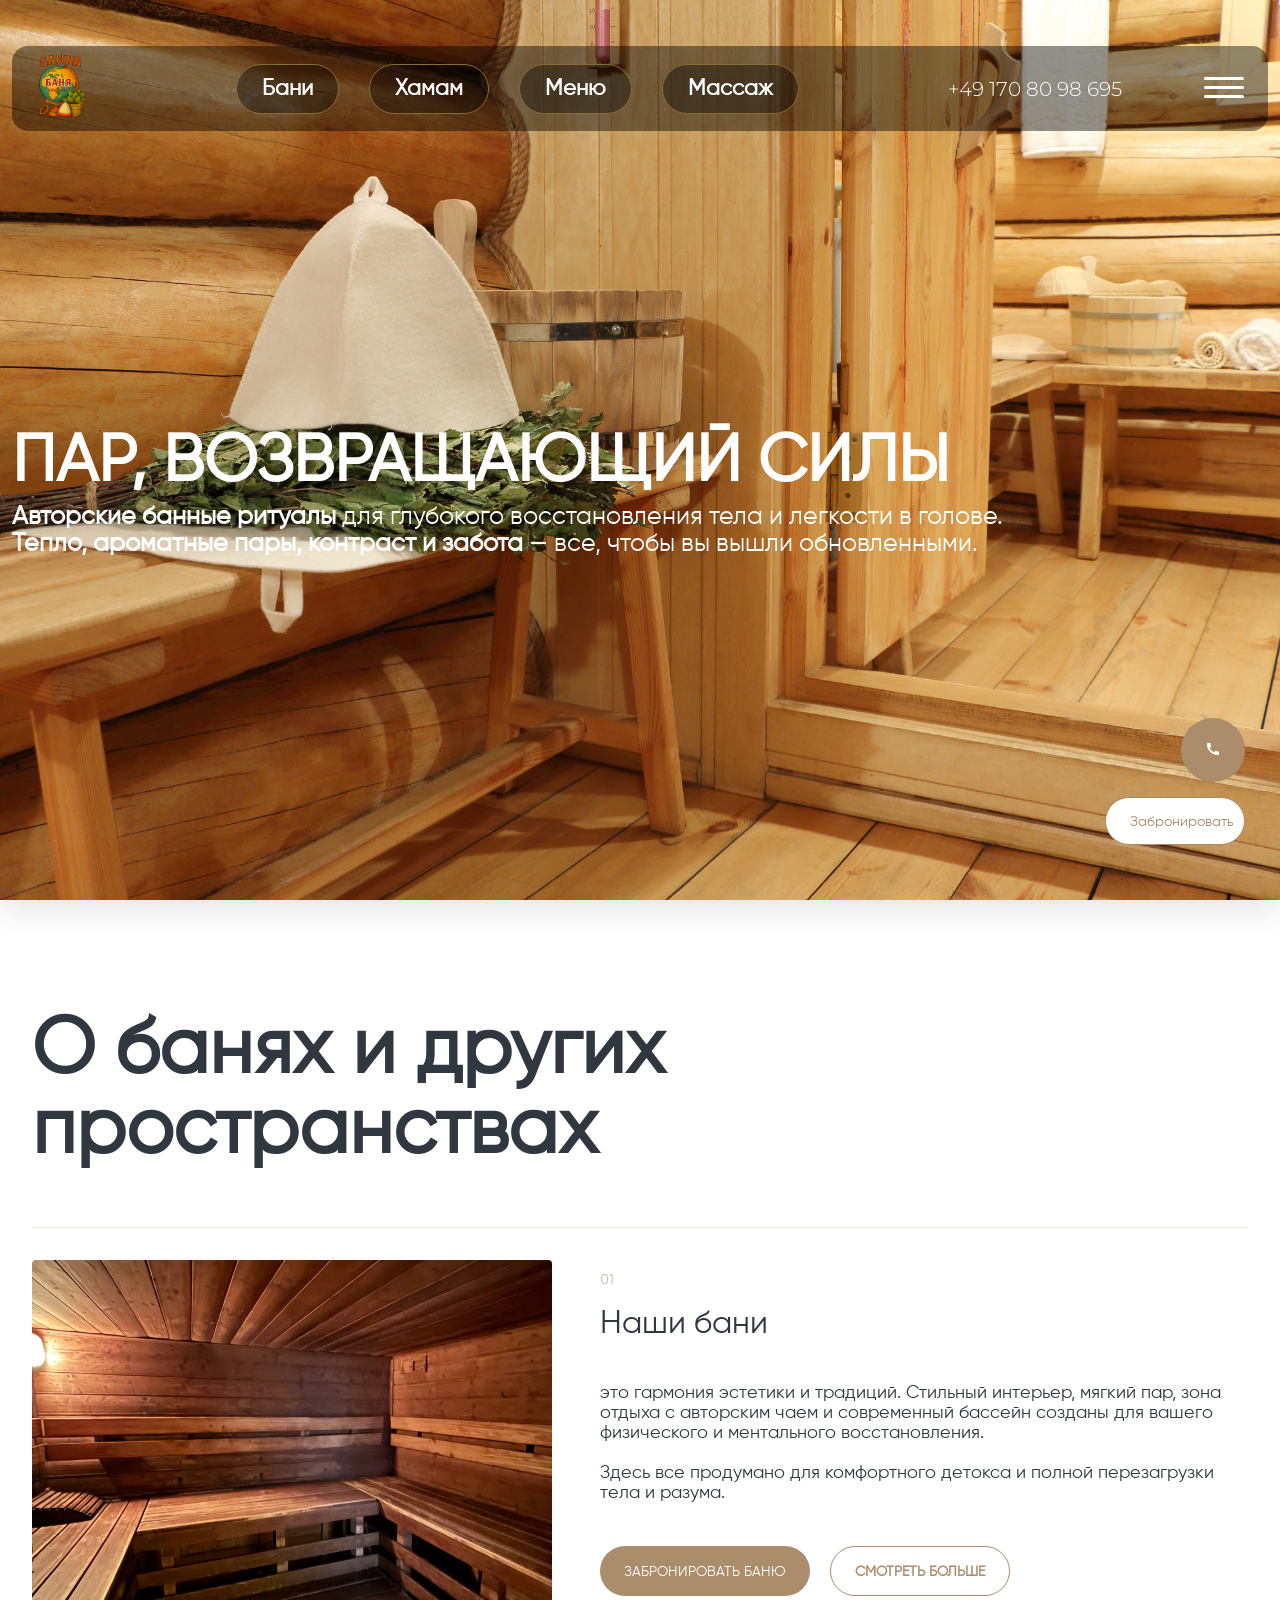
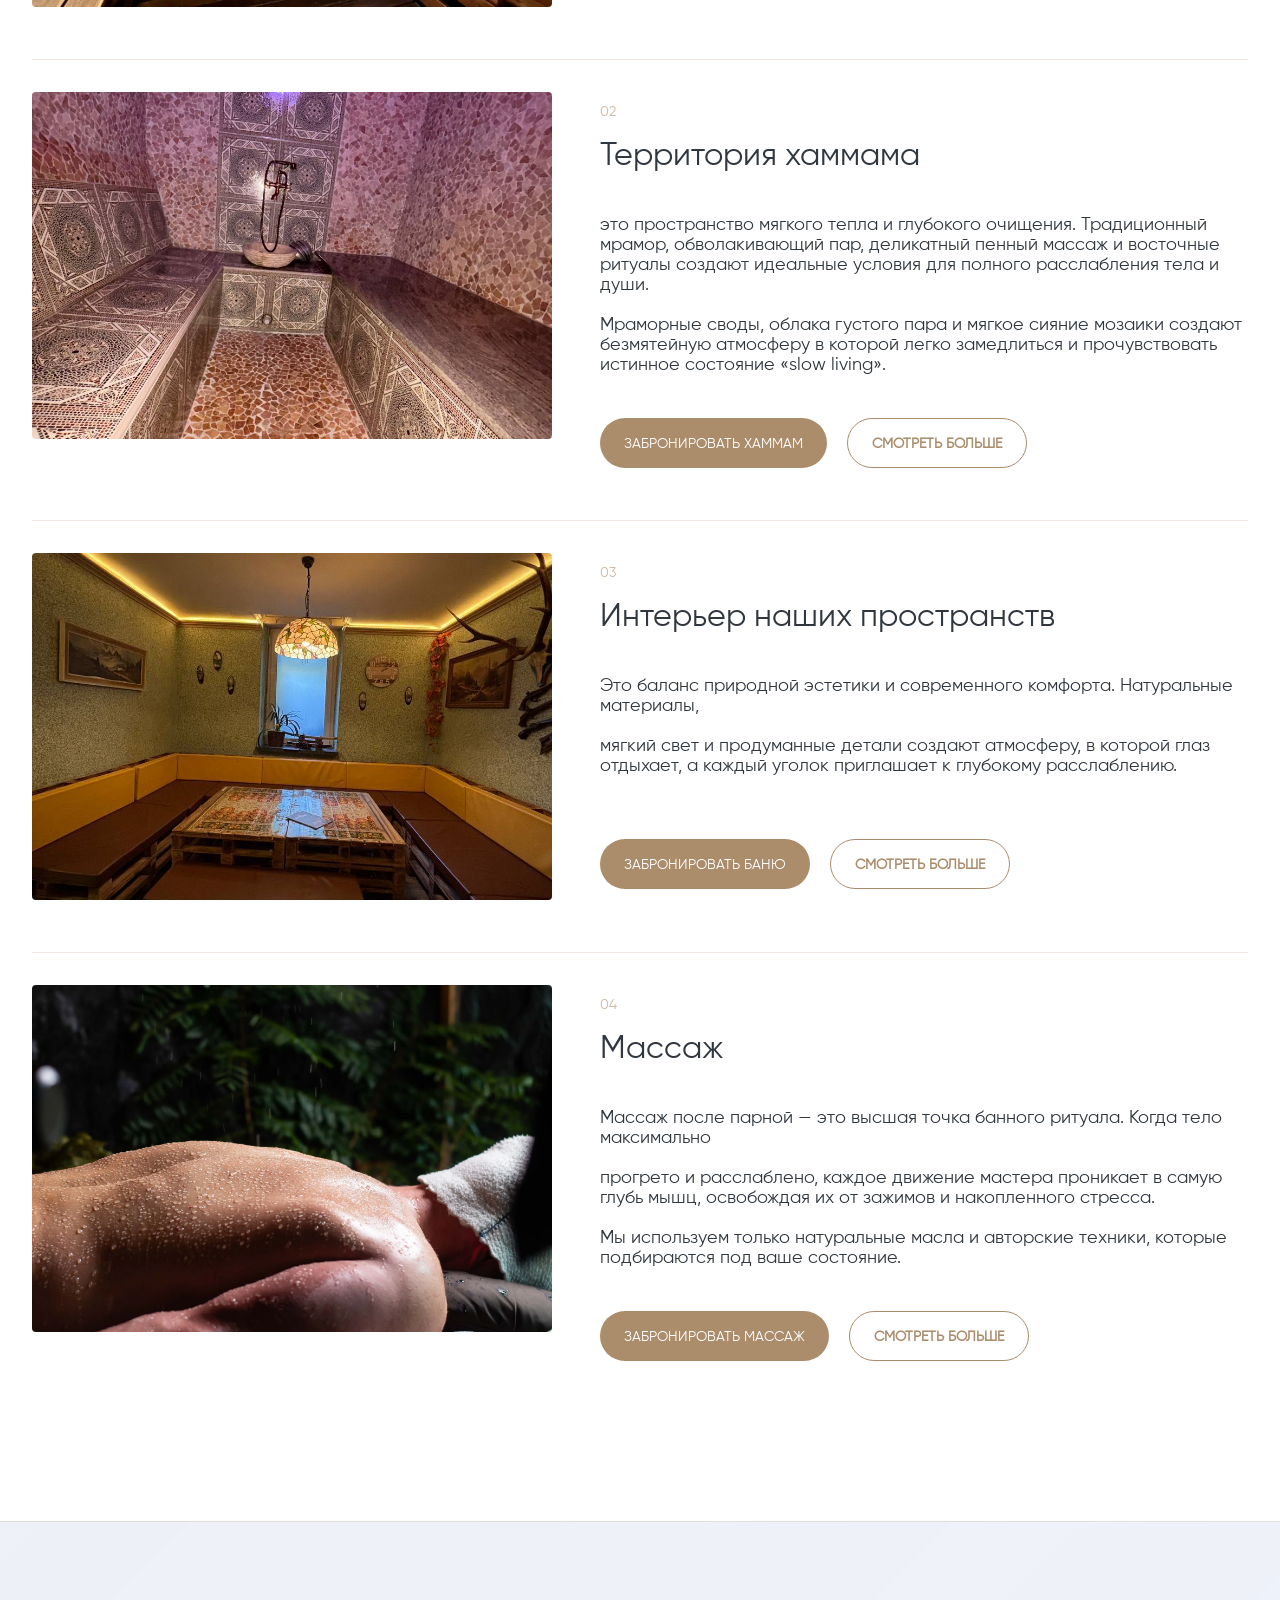
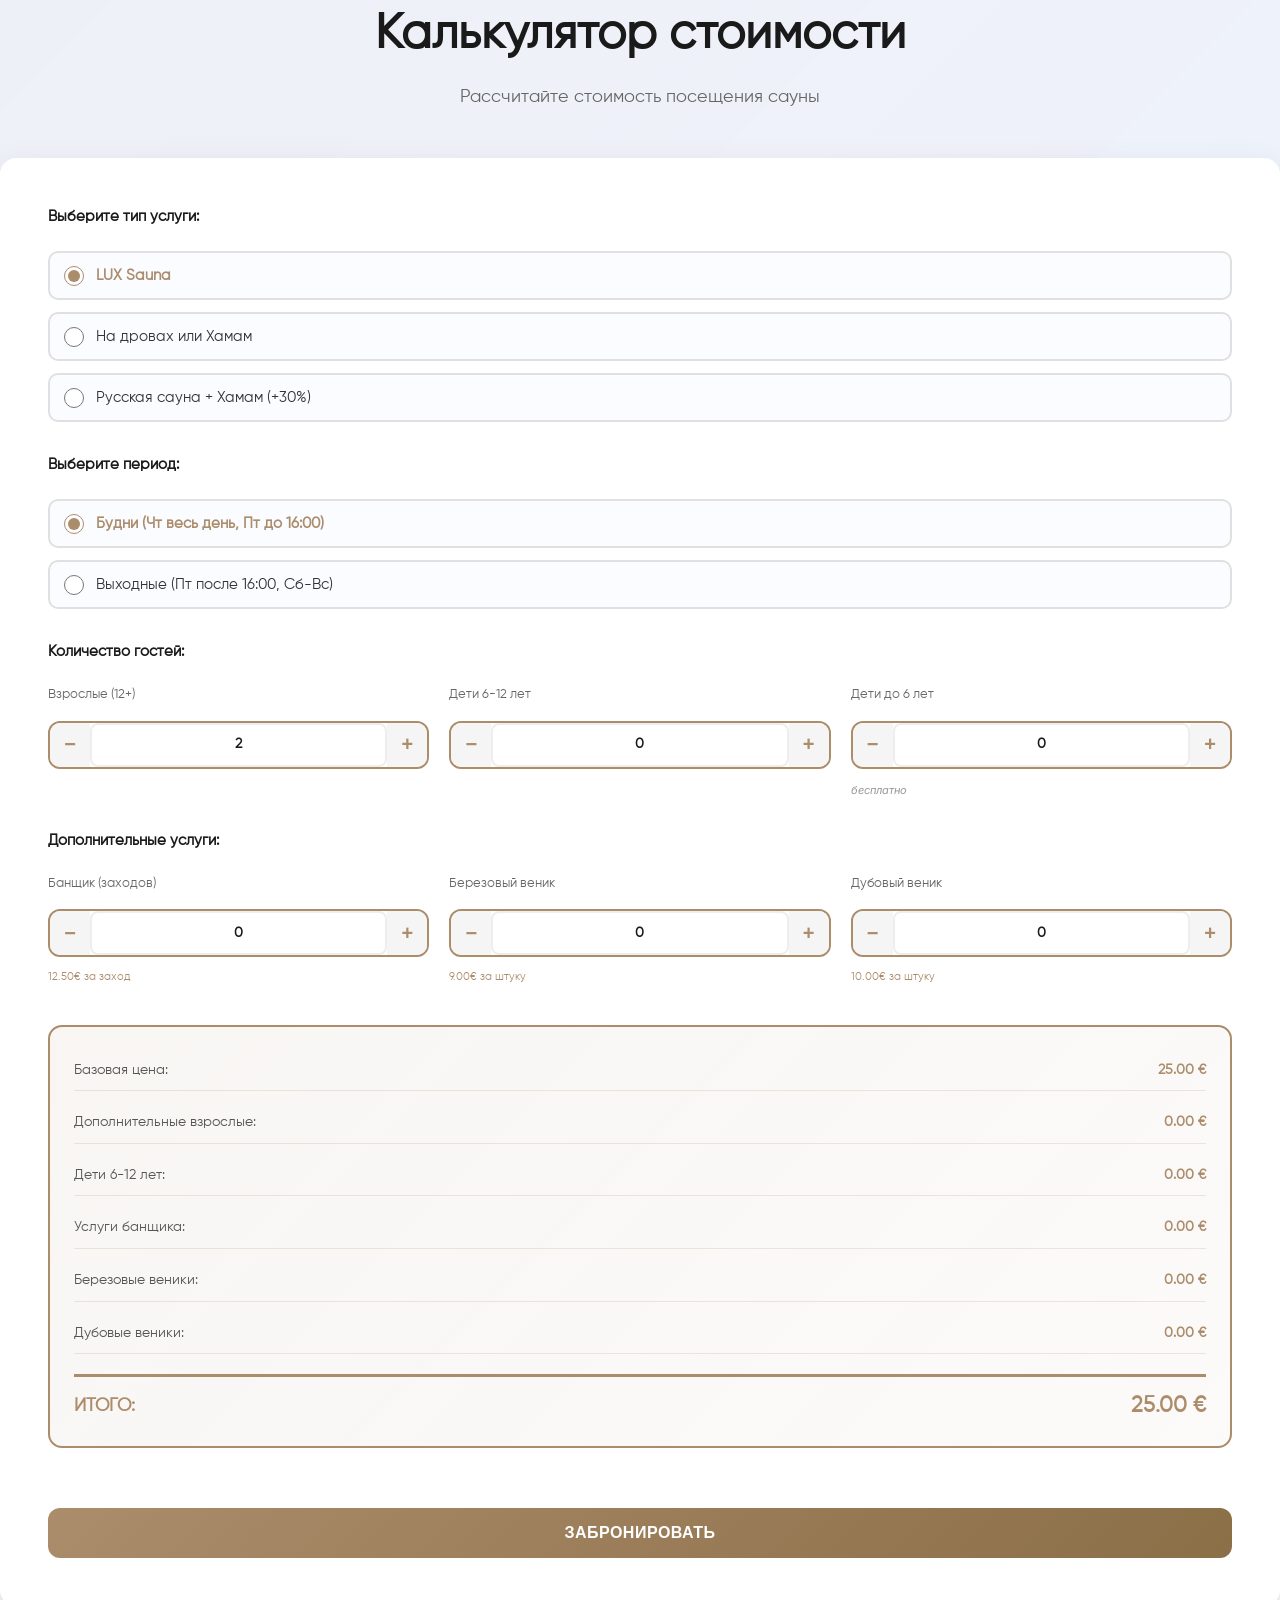
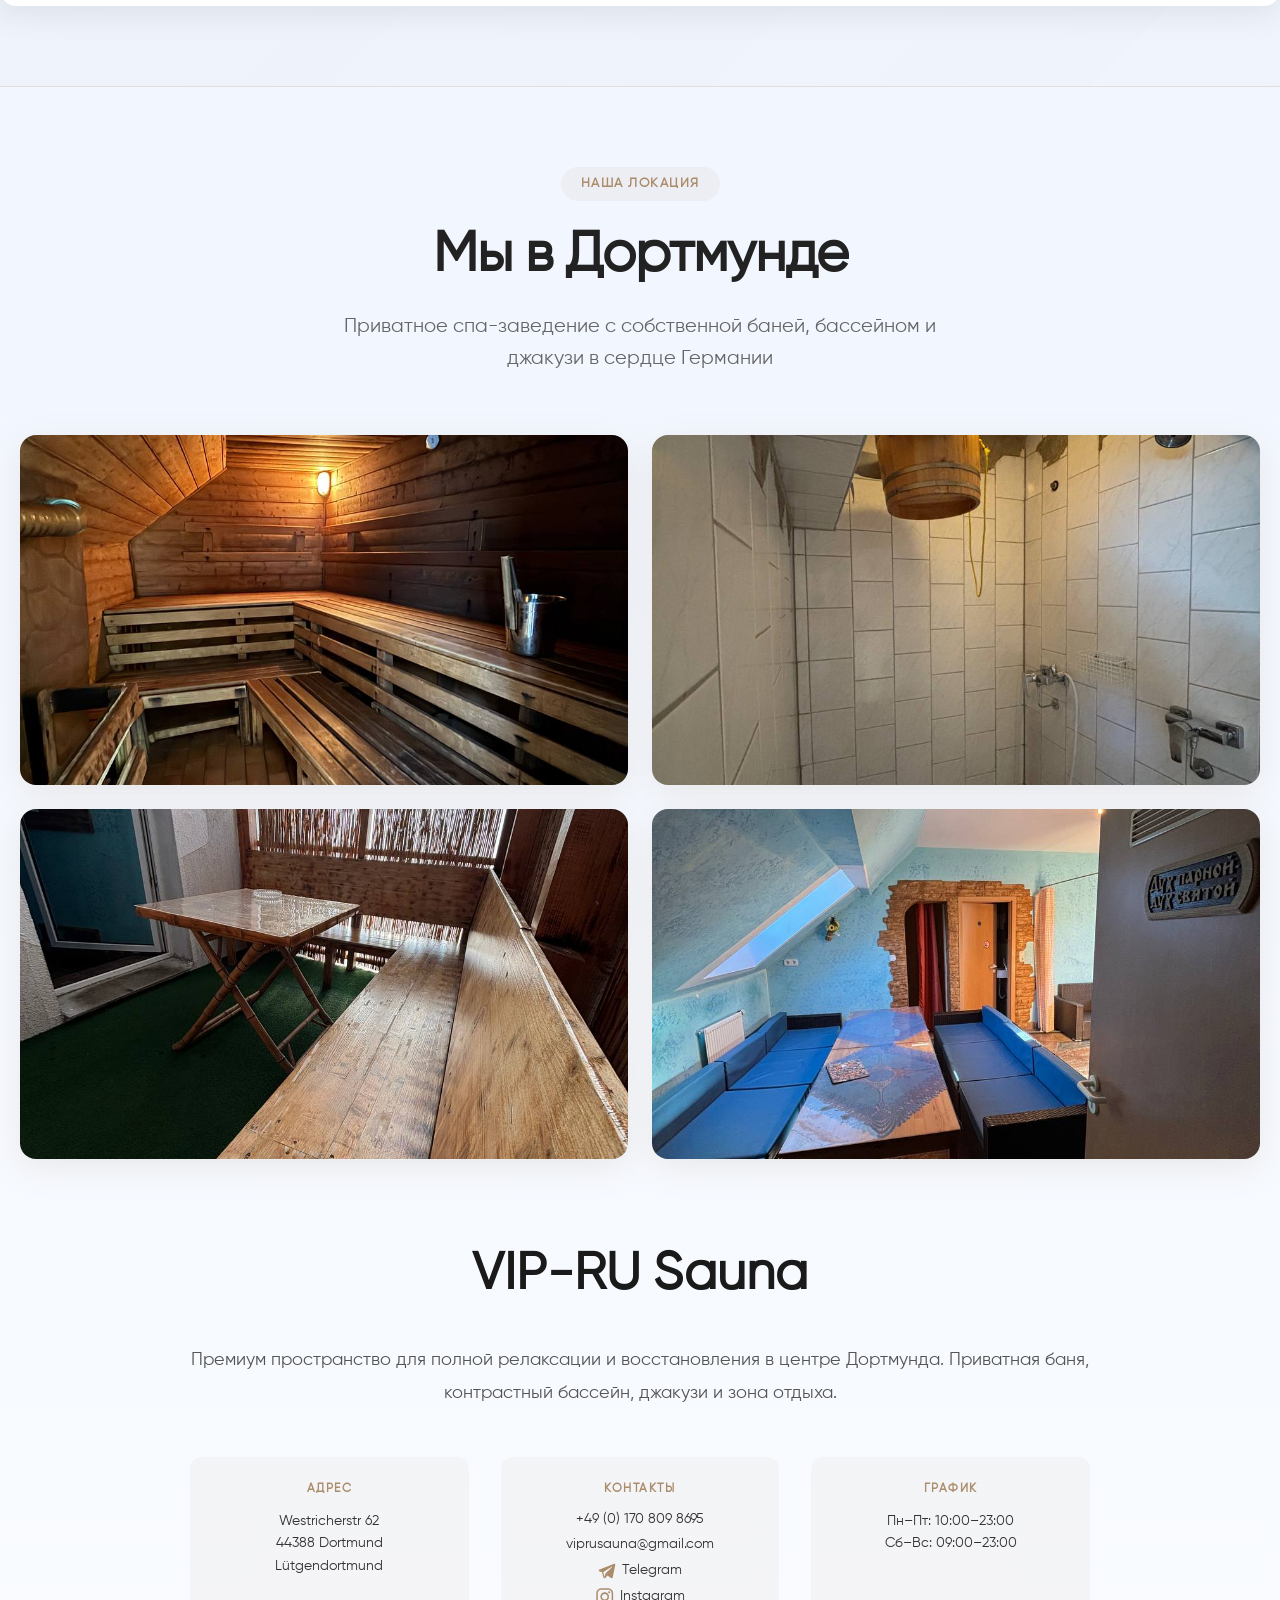
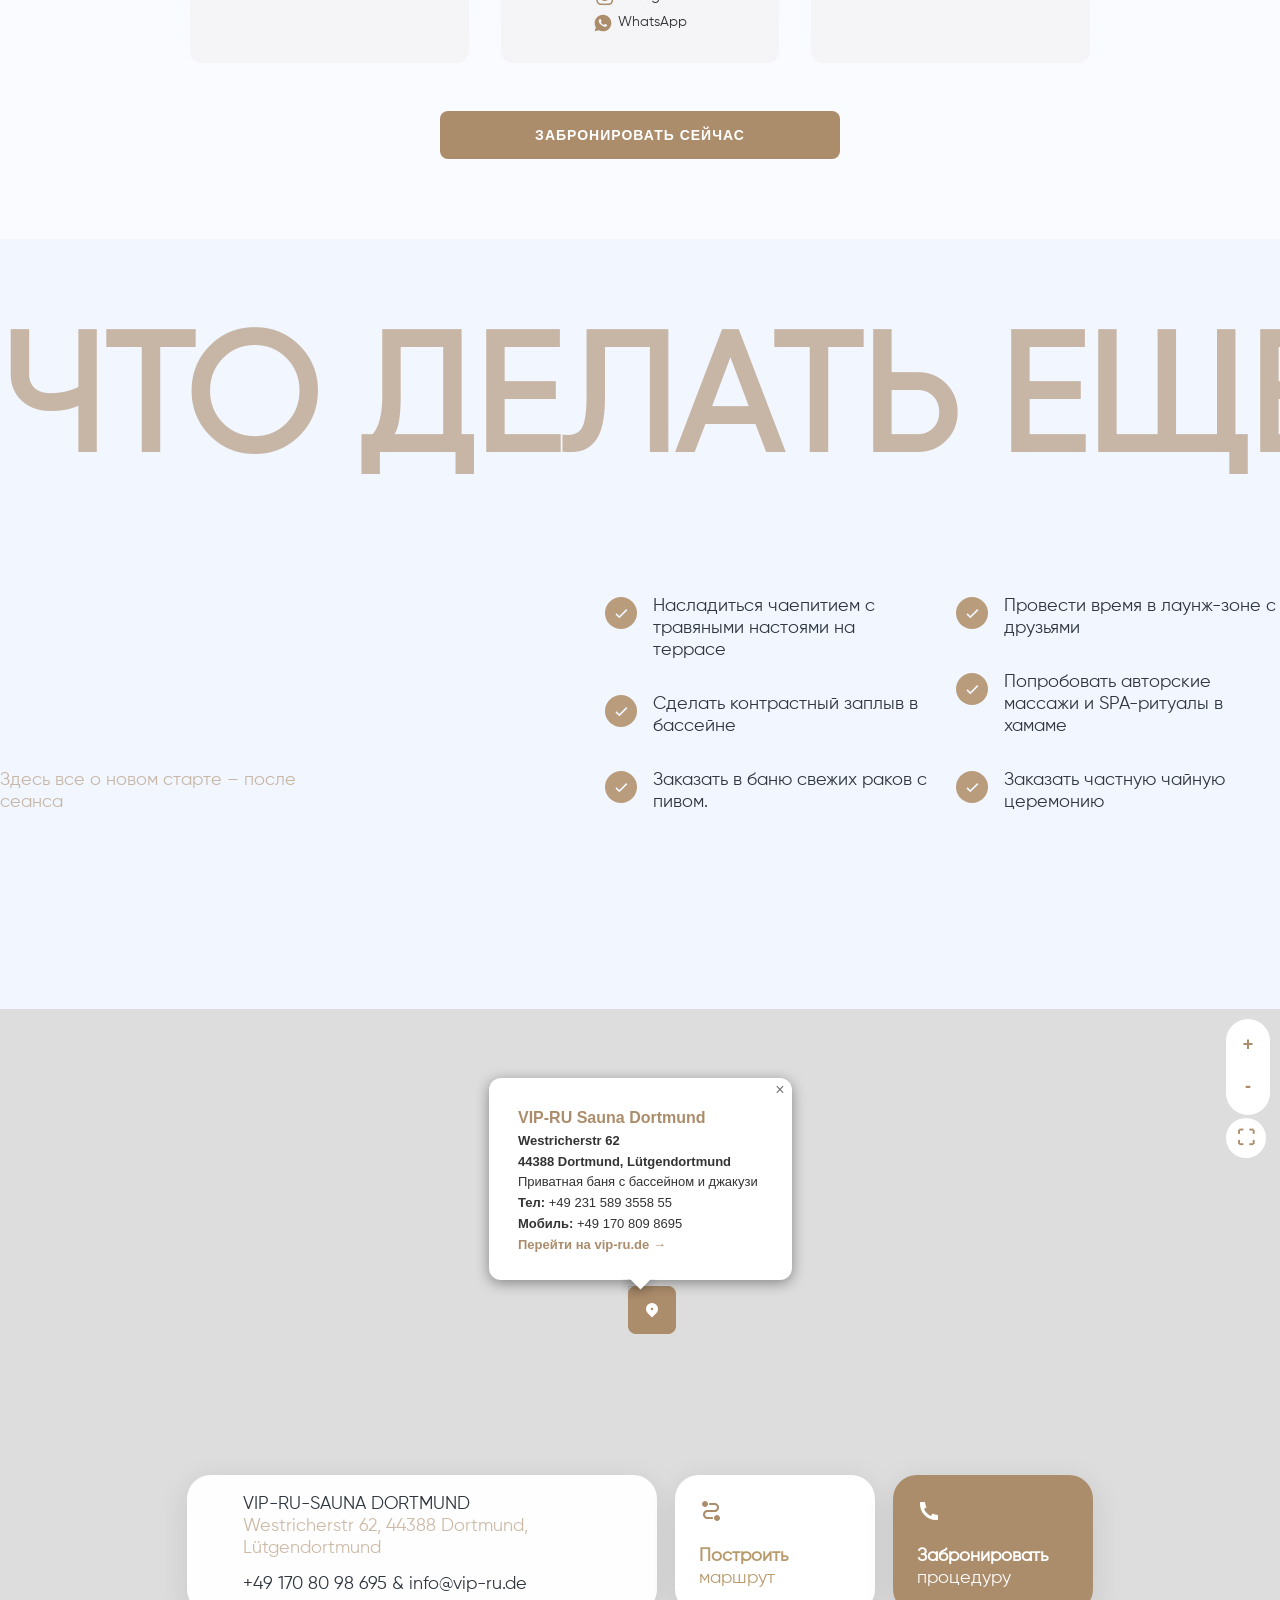
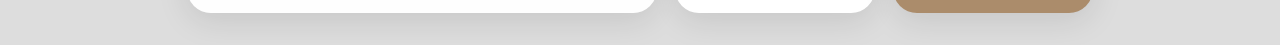
==== commit e21dbe4e: "Add files via upload" ====
--- a/index.html
+++ b/index.html
@@ -662,7 +662,17 @@
     </div>
   </footer>
 
-
+  <script>
+    if (window.netlifyIdentity) {
+    window.netlifyIdentity.on("init", user => {
+    if (!user) {
+    window.netlifyIdentity.on("login", () => {
+    document.location.href = "/admin/";
+    });
+    }
+    });
+    }
+    </script>
   <script src="js/swiper-bundle.min.js"></script>
   <script src="js/leaflet.js"></script>
   <script src="js/script.js"></script>
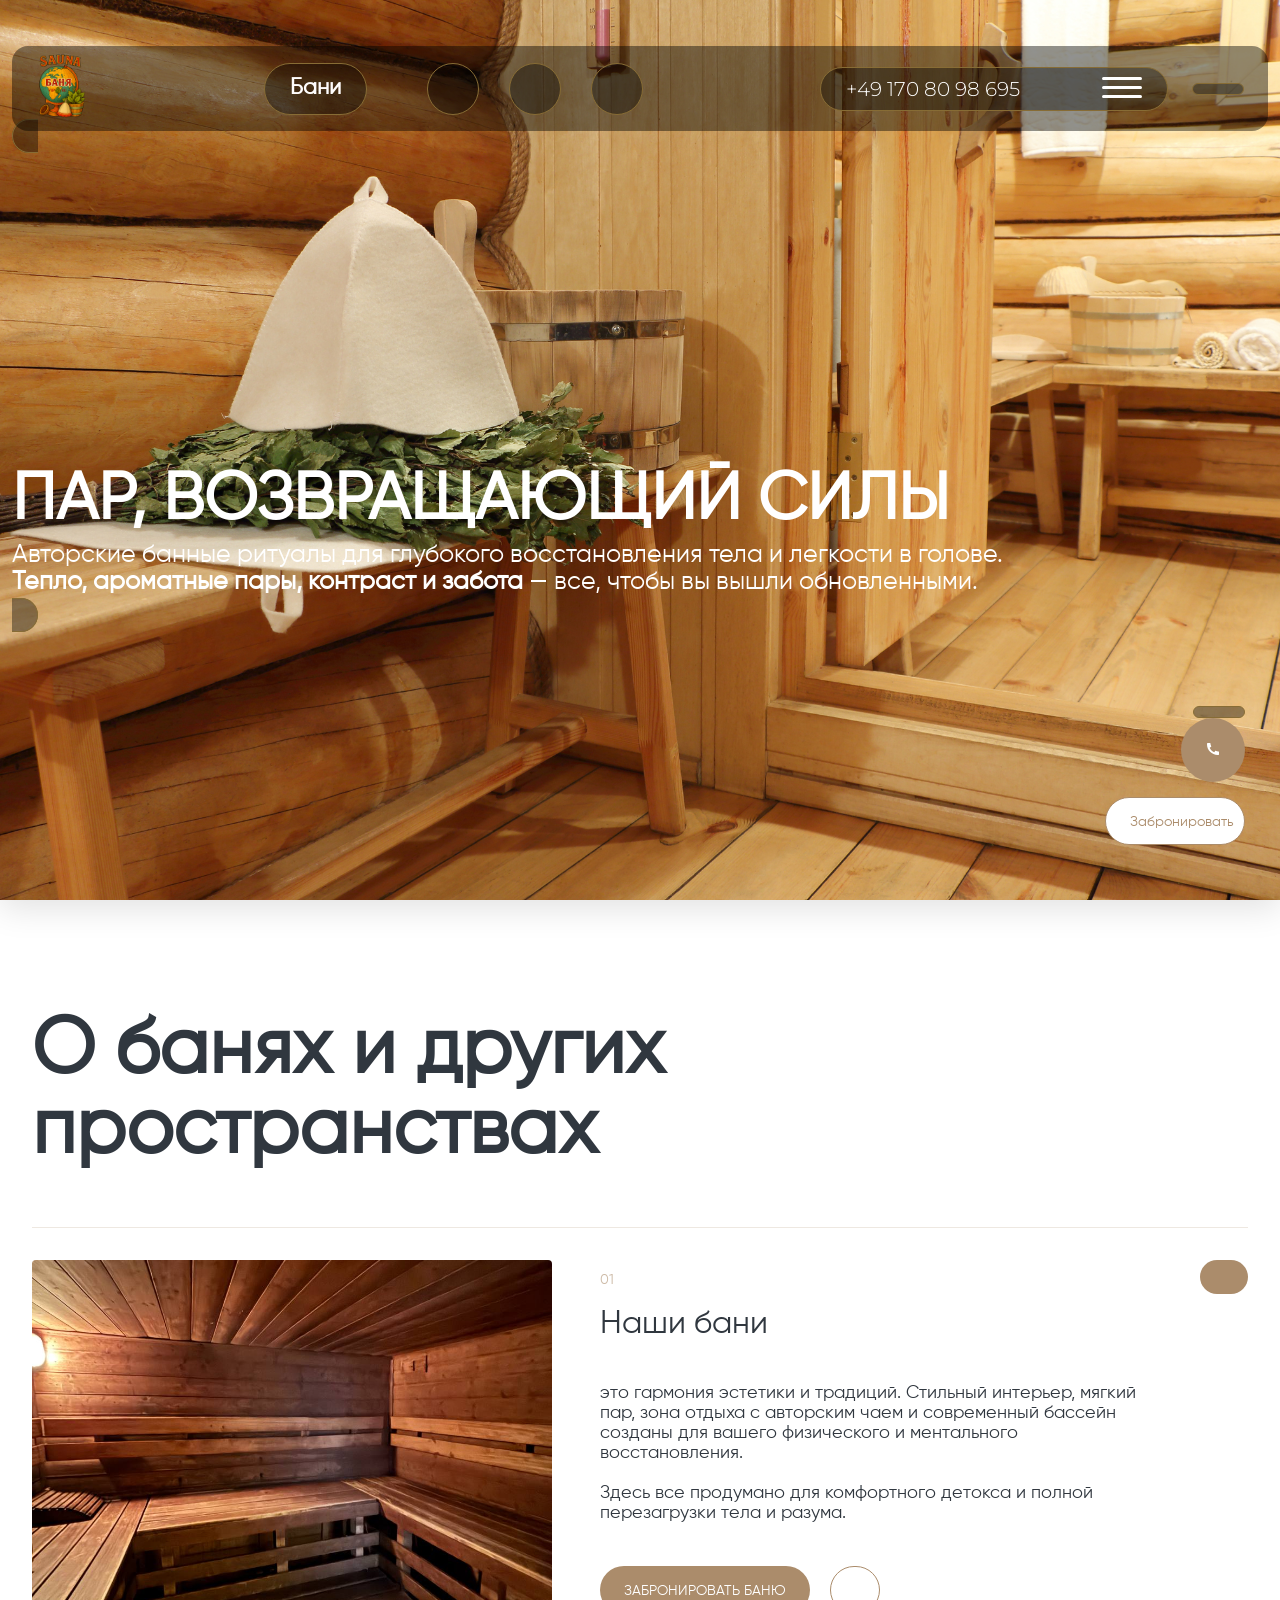
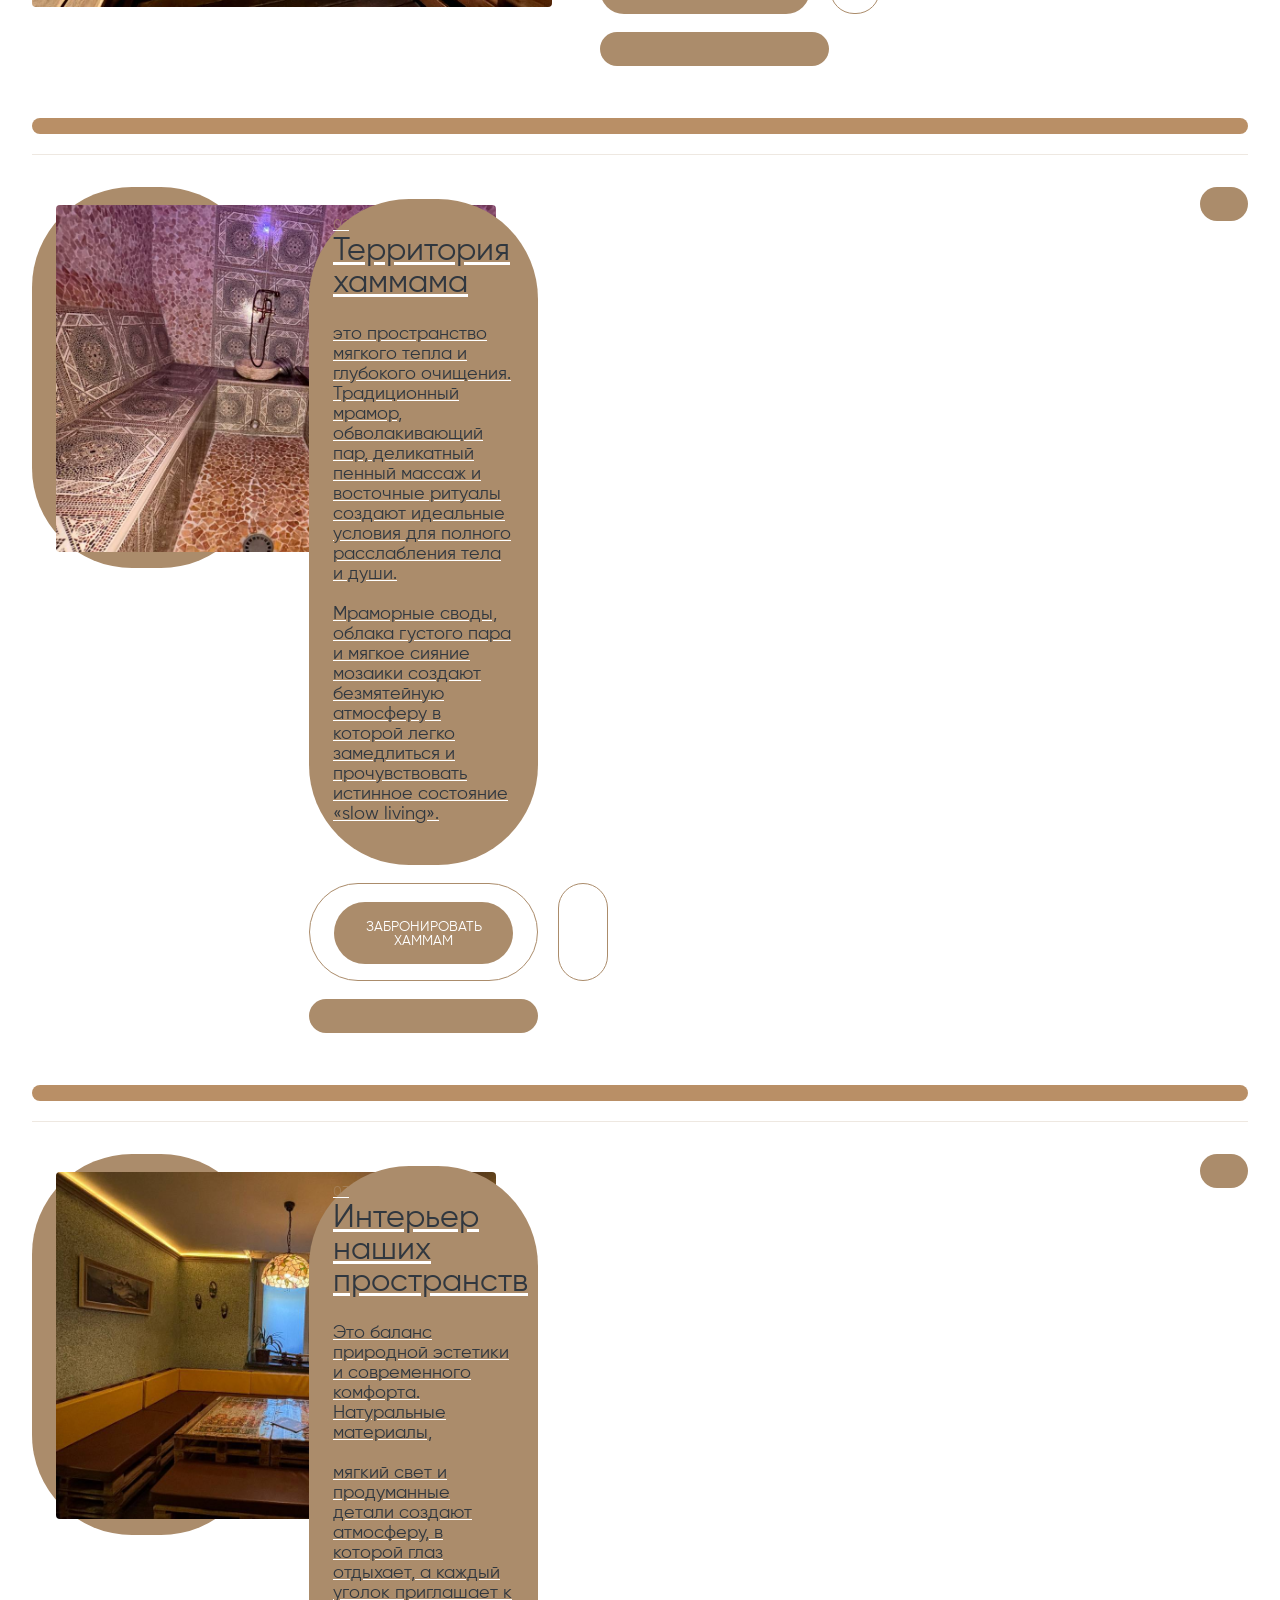
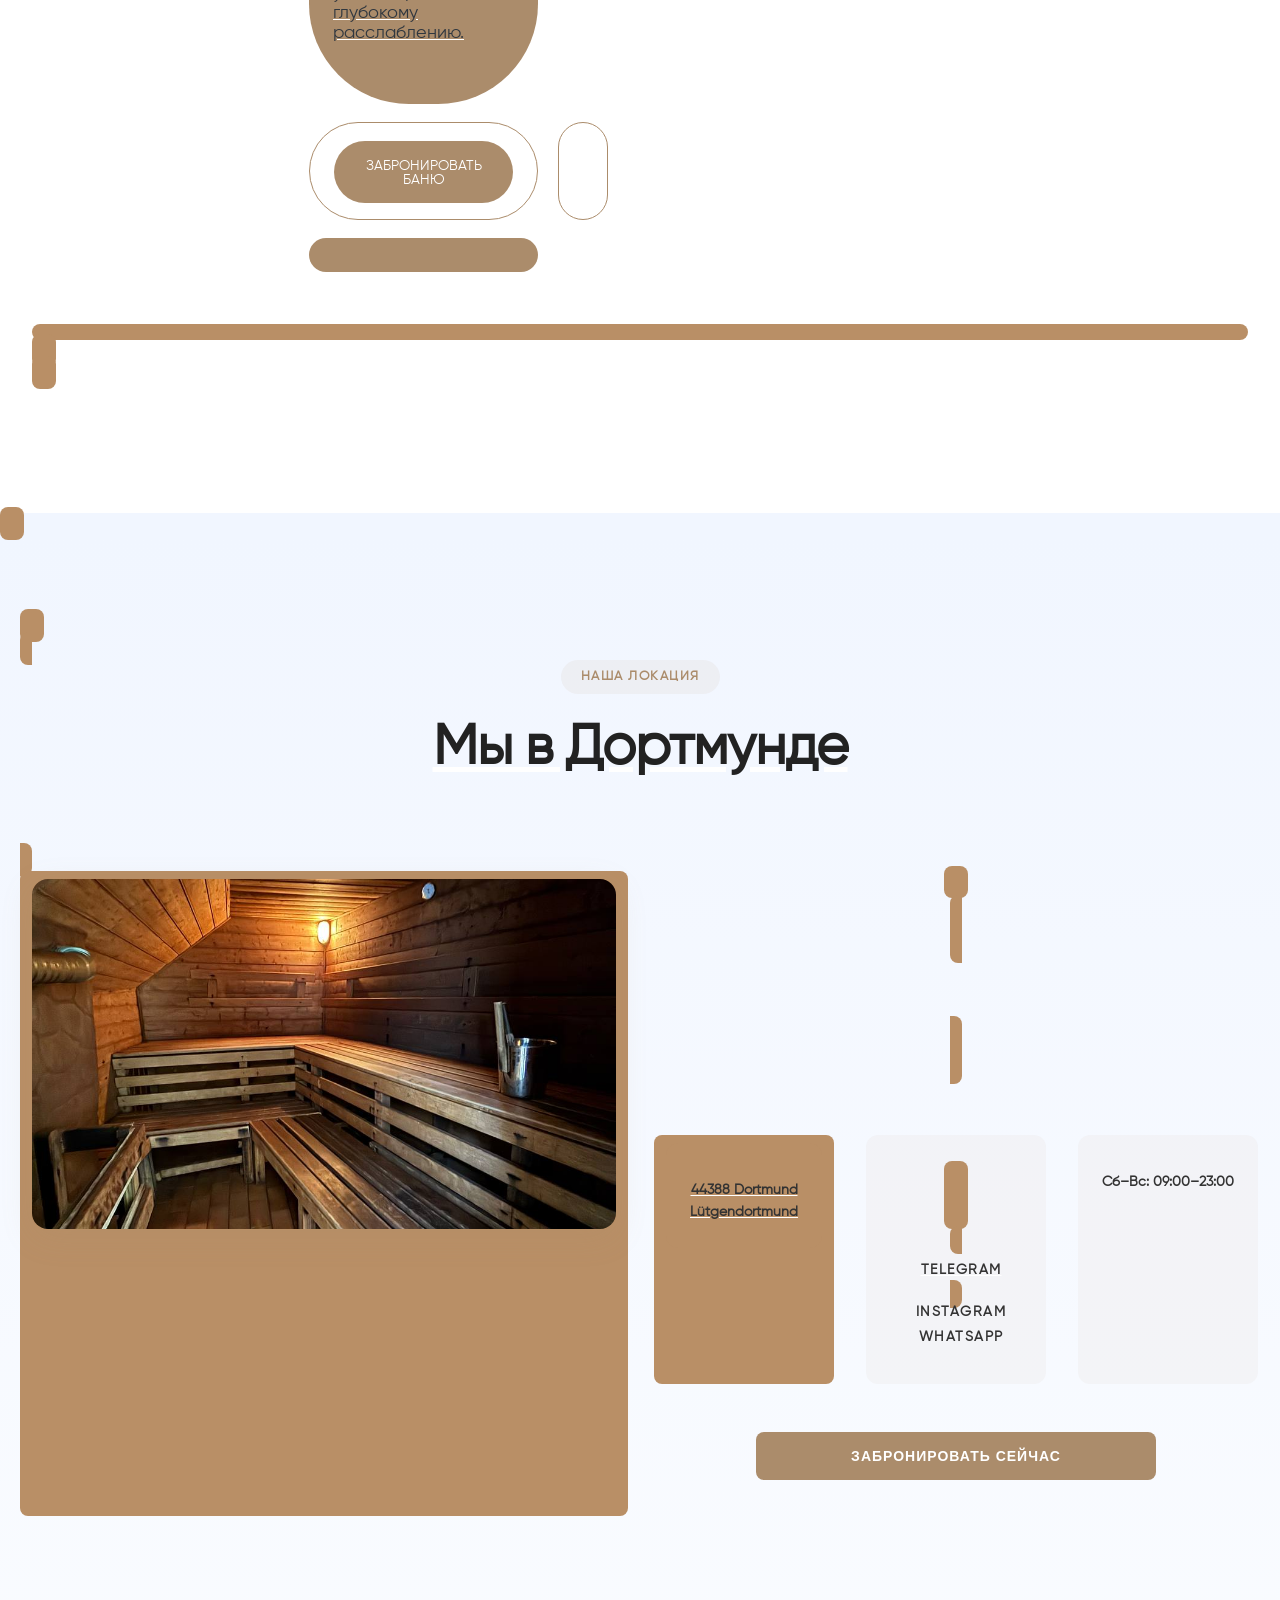
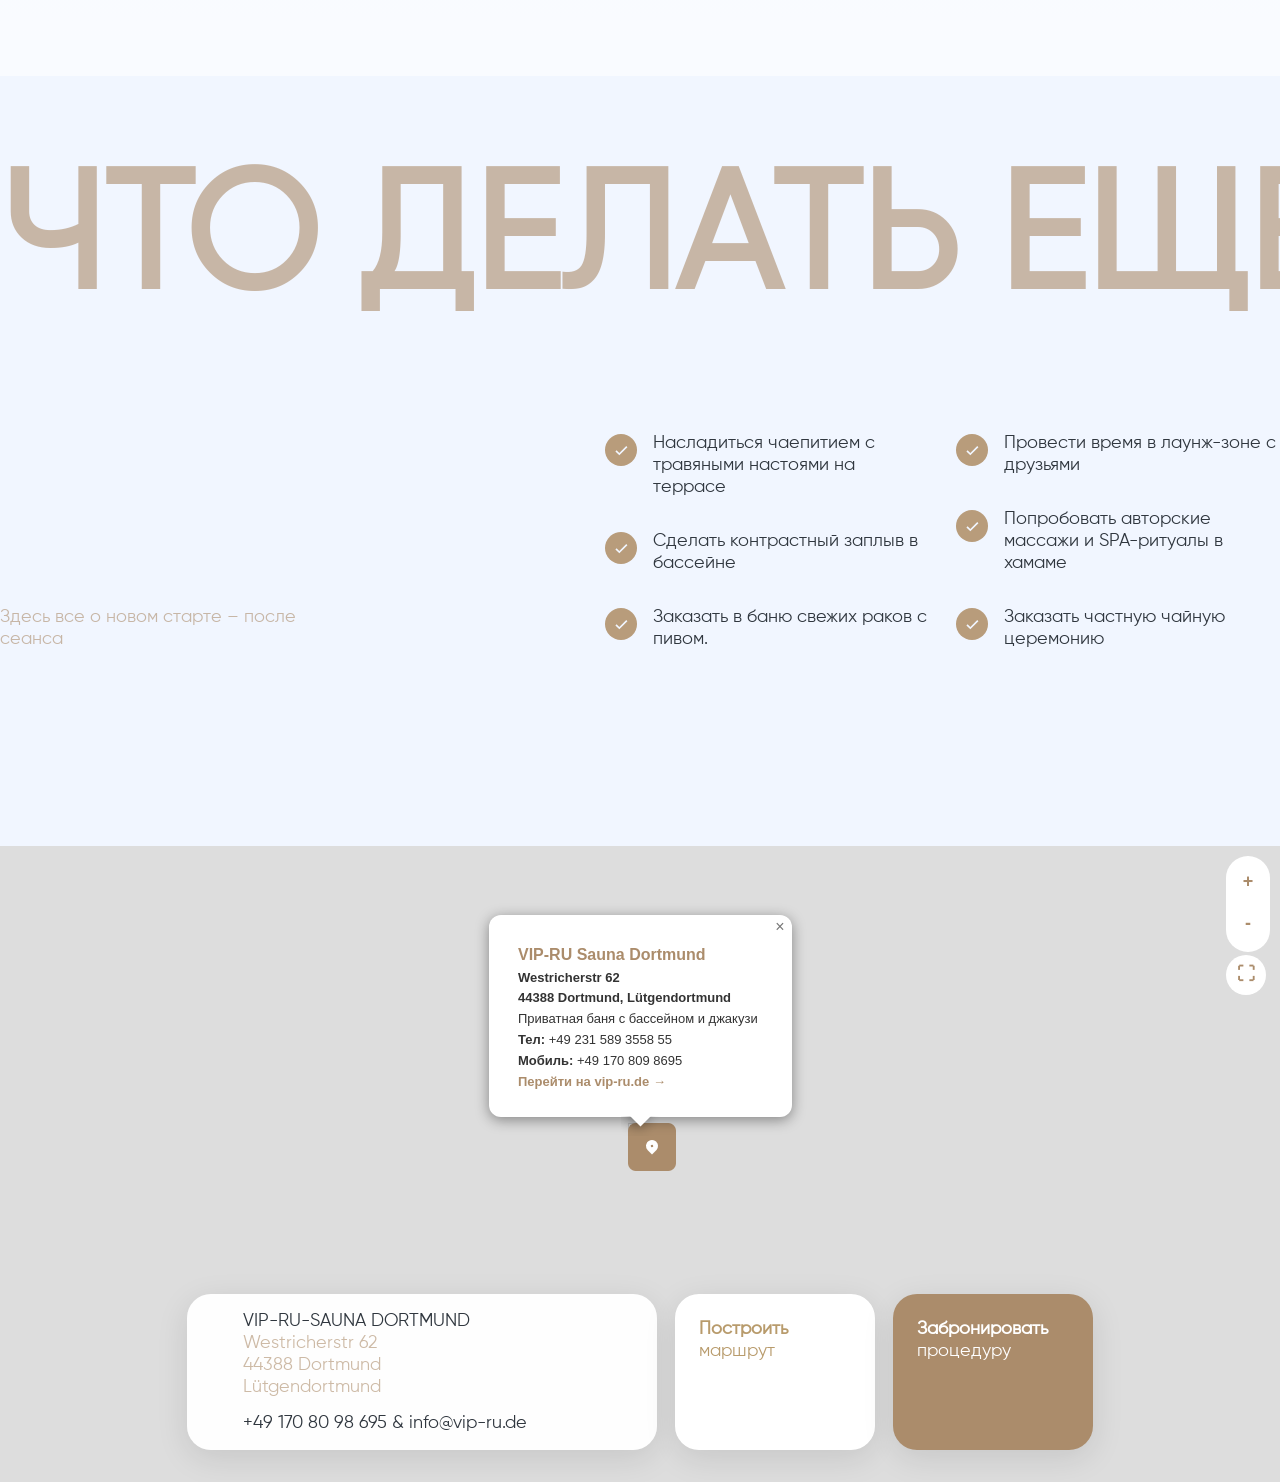
==== commit 44e38ae2: "Add files via upload" ====
--- a/index.html
+++ b/index.html
@@ -1,12 +1,9 @@
 <!DOCTYPE html><html lang="uk"><head>
   <meta charset="utf-8">
-  <meta name="viewport" content="width=device-width, initial-scale=1, maximum-scale=1">
+  <meta name="viewport" content="width=device-width,initial-scale=1">
   <meta name="format-detection" content="telephone=no">
-  <meta name="theme-color" content="#AB8C6B">
-  <title>VIP-RU Sauna | Premium Bathhouse in Dortmund</title>
-  <meta name="description" content="VIP-RU Sauna Dortmund - Premium Russian sauna with private bath, contrast pool, and jacuzzi. Book authentic sauna experience, hamam, massage, and traditional rituals in Dortmund.">
-  <meta name="keywords" content="sauna Dortmund, bathhouse, Russian sauna, hamam, massage, wellness">
-  <meta name="author" content="VIP-RU Sauna">
+  <title>Bathhouse</title>
+  <meta name="description" content=" Bathhouse">
   
     <!-- Google Tag Manager -->
     <script async="" src="js/gtm.js"></script><script>(function(w,d,s,l,i){w[l]=w[l]||[];w[l].push({'gtm.start':
@@ -32,7 +29,7 @@
 
 <div class="side-menu">
   <div class="side-menu-header">
-    <div class="side-menu-phone" data-contact="phone">+49 170 80 98 695</div>
+    <div class="side-menu-phone">+49 170 80 98 695</div>
     <button class="side-menu-close" aria-label="close menu"><svg width="48" height="49" viewBox="0 0 48 49" fill="none" xmlns="http://www.w3.org/2000/svg">
       <circle cx="24" cy="24.4471" r="23.5" stroke="#AB8C6B" stroke-opacity="0.2"></circle>
       <path d="M22.7887 24.4471L19.1522 20.8106L20.3644 19.5984L24.0009 23.235L27.6375 19.5984L28.8496 20.8106L25.2131 24.4471L28.8496 28.0837L27.6375 29.2959L24.0009 25.6593L20.3644 29.2959L19.1522 28.0837L22.7887 24.4471Z" fill="#AB8C6B"></path>
@@ -42,37 +39,37 @@
 
   <nav class="side-menu-nav">
 
-    <a class="variable-bar" href="./bathhousevip.html">Vip-Баня</a>
-    <a class="variable-bar" href="./fishbanua.html">Рыбацкая Баня</a>
-    <a class="variable-bar" href="./luxbanua.html">Lux баня</a>
-    <a class="variable-bar" href="./banua1.html">Баня на дровах</a>
-    <a class="variable-bar" href="./hamam.html">Хамам</a>
-    <a class="variable-bar" href="./food.html">Меню</a>
-    <a class="variable-bar" href="./sauna1.html">Массаж</a>
-
-
-    <a href="index.html#about">О банях </a>
-    <a href="#calculator">Калькулятор</a>
-    <a href="#dortmund">Мы в Дортмунде</a>
-    <a href="#aboutus">О нас</a>
-    <a href="#contact">Контакты</a>
+    <a class="variable-bar editable" href="./bathhousevip.html"Vip-Баня</a>
+    <a class="variable-bar editable" href="./fishbanua.html"Рыбацкая Баня</a>
+    <a class="variable-bar editable" href="./luxbanua.html"Lux баня</a>
+    <a class="variable-bar editable" href="./banua1.html"Баня на дровах</a>
+    <a class="variable-bar editable" href="./hamam.html"Хамам</a>
+    <a class="variable-bar editable" href="./food.html"Меню</a>
+    <a class="variable-bar editable" href="./sauna1.html"Массаж</a>
+
+
+    <a href="index.html#about" class="editable">О банях </a>
+    <a href="#calculator" class="editable">Калькулятор</a>
+    <a href="#dortmund" class="editable">Мы в Дортмунде</a>
+    <a href="#aboutus" class="editable">О нас</a>
+    <a href="#contact" class="editable">Контакты</a>
   </nav>
 
   <div class="side-menu-footer">
     <div class="side-menu-social">
       <span>Свяжитесь с нами</span>
       <div class="social-links">
-        <a target="_blank" href="https://t.me/viprusauna" aria-label="Telegram" data-social="telegram"><svg viewBox="0 0 32 32" xmlns="http://www.w3.org/2000/svg"  width="32.000000" height="32.000000" fill="none">
+        <a target="_blank" href="https://t.me/viprusauna" aria-label="Telegram" class="editable"><svg viewBox="0 0 32 32" xmlns="http://www.w3.org/2000/svg"  width="32.000000" height="32.000000" fill="none">
           <rect id="basil:telegram-solid" width="32.000000" height="32.000000" x="0.000000" y="0.000000" fill="rgb(255,255,255)" fill-opacity="0"></rect>
           <path id="Vector" d="M25.2332 26.1201L25.2332 26.1175L25.2572 26.0601L29.2558 5.90014L29.2558 5.83614C29.2558 5.33348 29.0692 4.89481 28.6665 4.63214C28.3132 4.40148 27.9065 4.38548 27.6212 4.40681C27.3556 4.43083 27.0935 4.4845 26.8398 4.56681C26.7316 4.60168 26.6249 4.64082 26.5198 4.68414L26.5025 4.69081L4.20915 13.4361L4.20249 13.4388C4.13471 13.462 4.06837 13.4891 4.00382 13.5201C3.84527 13.5914 3.69315 13.6761 3.54915 13.7735C3.26249 13.9708 2.71715 14.4348 2.80915 15.1708C2.88515 15.7815 3.30515 16.1681 3.58915 16.3695C3.75679 16.487 3.93702 16.5853 4.12649 16.6628L4.16915 16.6815L4.18249 16.6855L4.19182 16.6895L8.09315 18.0028C8.07982 18.2468 8.10382 18.4961 8.16915 18.7428L10.1225 26.1548C10.2292 26.5588 10.4598 26.9193 10.7819 27.1855C11.1039 27.4518 11.5013 27.6105 11.9182 27.6393C12.3351 27.6682 12.7505 27.5657 13.1062 27.3463C13.4618 27.1269 13.7398 26.8016 13.9012 26.4161L16.9518 23.1548L22.1905 27.1708L22.2652 27.2028C22.7412 27.4108 23.1852 27.4761 23.5918 27.4215C23.9985 27.3655 24.3212 27.1948 24.5638 27.0015C24.8445 26.7739 25.0682 26.484 25.2172 26.1548L25.2278 26.1321L25.2318 26.1241L25.2332 26.1201ZM10.1025 18.2335C10.0809 18.1512 10.086 18.0642 10.1172 17.9851C10.1483 17.906 10.2039 17.8389 10.2758 17.7935L23.5038 9.39347C23.5038 9.39347 24.2825 8.92014 24.2545 9.39347C24.2545 9.39347 24.3932 9.47614 23.9758 9.86414C23.5812 10.2335 14.5478 18.9548 13.6332 19.8375C13.5823 19.8869 13.5467 19.9498 13.5305 20.0188L12.0558 25.6455L10.1025 18.2321L10.1025 18.2335Z" fill="rgb(171,140,107)" fill-rule="evenodd"></path>
         </svg>
         </a>
-        <a target="_blank" href="https://wa.me/491708098695" aria-label="WhatsApp" data-social="whatsapp"><svg viewBox="0 0 32 32" xmlns="http://www.w3.org/2000/svg"  width="32.000000" height="32.000000" fill="none">
+        <a target="_blank" href="https://wa.me/491708098695" aria-label="WhatsApp" class="editable"><svg viewBox="0 0 32 32" xmlns="http://www.w3.org/2000/svg"  width="32.000000" height="32.000000" fill="none">
           <rect id="Frame" width="32.000000" height="32.000000" x="0.000000" y="0.000000" fill="rgb(255,255,255)" fill-opacity="0"></rect>
           <path id="Vector" d="M16.0013 2.6665C23.3653 2.6665 29.3347 8.63584 29.3347 15.9998C29.3347 23.3638 23.3653 29.3332 16.0013 29.3332C13.645 29.337 11.3302 28.7134 9.29465 27.5265L2.67332 29.3332L4.47599 22.7092C3.28811 20.673 2.66405 18.3572 2.66799 15.9998C2.66799 8.63584 8.63732 2.6665 16.0013 2.6665ZM11.4573 9.73317L11.1907 9.74384C11.018 9.75435 10.8493 9.79971 10.6947 9.87717C10.55 9.95908 10.418 10.0615 10.3027 10.1812C10.1427 10.3318 10.052 10.4625 9.95465 10.5892C9.46148 11.2304 9.19595 12.0176 9.19999 12.8265C9.20265 13.4798 9.37332 14.1158 9.63999 14.7105C10.1853 15.9132 11.0827 17.1865 12.2667 18.3665C12.552 18.6505 12.832 18.9358 13.1333 19.2012C14.6045 20.4965 16.3577 21.4306 18.2533 21.9292L19.0107 22.0452C19.2573 22.0585 19.504 22.0398 19.752 22.0278C20.1403 22.0078 20.5195 21.9026 20.8627 21.7198C21.0373 21.6299 21.2077 21.532 21.3733 21.4265C21.3733 21.4265 21.4307 21.3892 21.54 21.3065C21.72 21.1732 21.8307 21.0785 21.98 20.9225C22.0907 20.8078 22.1867 20.6732 22.26 20.5198C22.364 20.3025 22.468 19.8878 22.5107 19.5425C22.5427 19.2785 22.5333 19.1345 22.5293 19.0452C22.524 18.9025 22.4053 18.7545 22.276 18.6918L21.5 18.3438C21.5 18.3438 20.34 17.8385 19.6307 17.5158C19.5564 17.4834 19.4769 17.4649 19.396 17.4612C19.3048 17.4518 19.2126 17.4621 19.1257 17.4913C19.0387 17.5205 18.959 17.568 18.892 17.6305C18.8853 17.6278 18.796 17.7038 17.832 18.8718C17.7767 18.9462 17.7004 19.0024 17.6131 19.0332C17.5257 19.0641 17.4311 19.0683 17.3413 19.0452C17.2545 19.0219 17.1694 18.9925 17.0867 18.9572C16.9213 18.8878 16.864 18.8612 16.7507 18.8132C15.9854 18.4792 15.2769 18.028 14.6507 17.4758C14.4827 17.3292 14.3267 17.1692 14.1667 17.0145C13.6421 16.5121 13.185 15.9438 12.8067 15.3238L12.728 15.1972C12.6715 15.1121 12.6258 15.0202 12.592 14.9238C12.5413 14.7278 12.6733 14.5705 12.6733 14.5705C12.6733 14.5705 12.9973 14.2158 13.148 14.0238C13.2947 13.8372 13.4187 13.6558 13.4987 13.5265C13.656 13.2732 13.7053 13.0132 13.6227 12.8118C13.2493 11.8998 12.8627 10.9918 12.4653 10.0905C12.3867 9.91184 12.1533 9.78384 11.9413 9.7585C11.8693 9.7505 11.7973 9.7425 11.7253 9.73717C11.5463 9.72828 11.3668 9.73006 11.188 9.7425L11.456 9.73184L11.4573 9.73317Z" fill="rgb(171,140,107)" fill-rule="nonzero"></path>
         </svg>
         </a>
-        <a target="_blank" href="https://www.instagram.com/viprusauna/" aria-label="Instagram" data-social="instagram"><svg viewBox="0 0 32 32" xmlns="http://www.w3.org/2000/svg"  width="32.000000" height="32.000000" fill="none">
+        <a target="_blank" href="https://www.instagram.com/viprusauna/" aria-label="Instagram" class="editable"><svg viewBox="0 0 32 32" xmlns="http://www.w3.org/2000/svg"  width="32.000000" height="32.000000" fill="none">
           <rect id="Instagram post - 2" width="32.000000" height="32.000000" x="0.000000" y="0.000000"></rect>
           <g id="Group 3">
             <g id="Group">
@@ -93,7 +90,7 @@
 <div class="callback-form">
   <div class="callback-form-inner">
     <div class="callback-form-inner-wrapper">
-      <h2>VIP-RU<br>SAUNA</h2>
+      <h2 class="editable">VIP-RU<br>SAUNA</h2>
 
       <button class="callback-close" aria-label="close form">
         <svg width="48" height="49" viewBox="0 0 48 49" fill="none" xmlns="http://www.w3.org/2000/svg">
@@ -103,7 +100,7 @@
       </button>
     </div>
 
-    <p class="callback-subtitle">Оставьте ваши контактные данные и свяжемся с вами в течение 10 минут</p>
+    <p class="callback-subtitle editable"Оставьте ваши контактные данные и свяжемся с вами в течение 10 минут</p>
 
     <form class="callback-form-content">
       <div class="input-wrapper">
@@ -144,7 +141,7 @@
 
       <button type="submit" class="btn">ОТПРАВИТЬ</button>
 
-      <p class="callback-notice">Нажимая кнопку, вы принимаете Политику конфиденциальности и даете согласие на обработку
+      <p class="callback-notice editable"Нажимая кнопку, вы принимаете Политику конфиденциальности и даете согласие на обработку
         персональных данных</p>
     </form>
   </div>
@@ -152,26 +149,26 @@
     <section class="hero">
       <div class="site-header">
         <div class="container header-inner">
-          <div class="logo"><a href="index.html"><img loading="lazy" src="images/VIP-RU-Sauna2-02-1-1.png" alt="Logo" class="cushycms"></a></div>
+          <div class="logo"><a href="index.html" class="editable"><img loading="lazy" src="images/VIP-RU-Sauna2-02-1-1.png" alt="Logo" class="editable"></a></div>
           <nav class="header-inner-about">
 
             <div class="header-inner-about-item header-inner-about-item-parent">
               Бани
               <div class="header-submenu">
-                <a class="header-submenu-item" href="./bathhousevip.html">Vip-Баня</a>
-                <a class="header-submenu-item" href="./fishbanua.html">Рыбацкая Баня</a>
-                <a class="header-submenu-item" href="./luxbanua.html">Lux баня</a>
-                <a class="header-submenu-item" href="./banua1.html">Баня на дровах</a>
-              </div>
-            </div>
-
-            <a class="header-inner-about-item" href="./hamam.html">Хамам</a>
-            <a class="header-inner-about-item" href="./food.html">Меню</a>
-            <a class="header-inner-about-item " href="./sauna1.html">Массаж</a>
+                <a class="header-submenu-item editable" href="./bathhousevip.html"Vip-Баня</a>
+                <a class="header-submenu-item editable" href="./fishbanua.html"Рыбацкая Баня</a>
+                <a class="header-submenu-item editable" href="./luxbanua.html"Lux баня</a>
+                <a class="header-submenu-item editable" href="./banua1.html"Баня на дровах</a>
+              </div>
+            </div>
+
+            <a class="header-inner-about-item editable" href="./hamam.html"Хамам</a>
+            <a class="header-inner-about-item editable" href="./food.html"Меню</a>
+            <a class="header-inner-about-item  editable" href="./sauna1.html"Массаж</a>
 
           </nav>
           <div class="header-inner-contact-container">
-            <div class="header-phone" data-contact="phone">+49 170 80 98 695</div>
+            <div class="header-phone">+49 170 80 98 695</div>
             <button class="menu-btn" aria-label="menu">
               <svg viewBox="0 0 40 21" xmlns="http://www.w3.org/2000/svg" width="40" height="21" fill="none">
                 <rect width="40" height="3" rx="1.5" fill="#fff"></rect>
@@ -184,54 +181,54 @@
         </div>
       </div>
       <div class="hero-inner container">
-        <h1 class="cushycms">Пар, возвращающий силы</h1>
-        <p class="lead cushycms"><span>Авторские банные ритуалы</span> для глубокого восстановления тела и легкости в голове.
+        <h1 class="editable">Пар, возвращающий силы</h1>
+        <p class="lead editable"<span>Авторские банные ритуалы</span> для глубокого восстановления тела и легкости в голове.
           <br>
           <span>Тепло, ароматные пары, контраст и забота</span> — все, чтобы вы вышли обновленными.
         </p>
 
 
-        <!-- <h1>Vip-ru BATHHOUSE</h1>
+        <!-- <h1 class="editable">Vip-ru BATHHOUSE</h1>
         <span class="hero-subtitle">твій ритуал оновлення</span>
-        <p class="lead">Теплий пар, гармонія рухів під звуки природи, аромати липи, апельсина та гвоздики –
+        <p class="lead editable"Теплий пар, гармонія рухів під звуки природи, аромати липи, апельсина та гвоздики –
           <span>особливий ритуал паріння</span>
         </p> -->
         <!-- <div class="hero-cards">
 
           <div class="card-wrapper">
             <div class="card-small">
-              <a href="#about">
+              <a href="#about" class="editable">
                 <div class="card-img card-img_1"></div>
               </a>
             </div>
-            <p class="card-title">Липова Лазня</p>
+            <p class="card-title editable"Липова Лазня</p>
           </div>
 
 
           <div class="card-wrapper">
             <div class="card-small">
-              <a href="#about">
+              <a href="#about" class="editable">
                 <div class="card-img card-img_2"></div>
               </a>
             </div>
-            <p class="card-title">Кедрова Лазня</p>
+            <p class="card-title editable"Кедрова Лазня</p>
           </div>
 
 
           <div class="card-wrapper">
             <div class="card-small">
-              <a href="#hamam">
+              <a href="#hamam" class="editable">
                 <div class="card-img card-img_3"></div>
               </a>
             </div>
-            <p class="card-title">Хамам</p>
+            <p class="card-title editable"Хамам</p>
           </div>
 
         </div> -->
       </div>
 
       <div class="hero-action-buttons">
-        <a href="tel:+49 170 80 98 695">
+        <a href="tel:+49 170 80 98 695" class="editable">
           <button class="btn">
             <svg viewBox="0 0 12.001 12" xmlns="http://www.w3.org/2000/svg"
                  xmlns:xlink="http://www.w3.org/1999/xlink" width="12.000977" height="12.000000" fill="none">
@@ -249,24 +246,24 @@
   <main>
     <section id="about" class="about-section">
       <div class="container">
-        <h2 class="cushycms">О банях и других пространствах </h2>
-        <!-- <p class="about-section-subtitle">Кожна баня абсолютно унікальна:</p> -->
+        <h2 class="editable">О банях и других пространствах </h2>
+        <!-- <p class="about-section-subtitle editable"Кожна баня абсолютно унікальна:</p> -->
         <div class="about-list">
           <article class="about-item">
             <div class="thumb">
-              <img loading="lazy" src="images/2026-02-06%2015.29.18.jpg" alt="Vip-ru " class="cushycms">
+              <img loading="lazy" src="images/2026-02-06%2015.29.18.jpg" alt="Vip-ru " class="editable">
             </div>
             <div class="about-content">
               <div class="about-number">01</div>
-              <h3>Наши бани</h3>
+              <h3 class="editable">Наши бани</h3>
               <div class="about-text">
-                <p>это гармония эстетики и традиций. Стильный интерьер, мягкий пар, зона отдыха с авторским чаем и современный бассейн созданы для вашего физического и ментального восстановления.</p>
+                <p class="editable">это гармония эстетики и традиций. Стильный интерьер, мягкий пар, зона отдыха с авторским чаем и современный бассейн созданы для вашего физического и ментального восстановления.</p>
                 <br>
-                <p>Здесь все продумано для комфортного детокса и полной перезагрузки тела и разума.</p>
+                <p class="editable">Здесь все продумано для комфортного детокса и полной перезагрузки тела и разума.</p>
               </div>
               <div class="about-content-btn-link">
                 <button class="btn call-back-btn">ЗАБРОНИРОВАТЬ БАНЮ</button>
-                <a href="banua1.html" class="btn call-back-btn call-back-btn-modification-a">СМОТРЕТЬ БОЛЬШЕ</a>
+                <a href="banua1.html" class="btn call-back-btn call-back-btn-modification-a editable"СМОТРЕТЬ БОЛЬШЕ</a>
               </div>
             </div>
 
@@ -274,19 +271,19 @@
 
           <article class="about-item">
             <div class="thumb">
-              <img loading="lazy" src="images/2026-02-06%2015.34.14.jpg" alt="Мечта Vip-ru " class="cushycms">
+              <img loading="lazy" src="images/2026-02-06%2015.34.14.jpg" alt="Мечта Vip-ru " class="editable">
             </div>
             <div class="about-content">
               <div class="about-number">02</div>
-              <h3>Территория хаммама</h3>
+              <h3 class="editable">Территория хаммама</h3>
               <div class="about-text">
-                <p>это пространство мягкого тепла и глубокого очищения. Традиционный мрамор, обволакивающий пар, деликатный пенный массаж и восточные ритуалы создают идеальные условия для полного расслабления тела и души.</p>
+                <p class="editable">это пространство мягкого тепла и глубокого очищения. Традиционный мрамор, обволакивающий пар, деликатный пенный массаж и восточные ритуалы создают идеальные условия для полного расслабления тела и души.</p>
                 <br>
-                <p>Мраморные своды, облака густого пара и мягкое сияние мозаики создают безмятейную атмосферу в которой легко замедлиться и прочувствовать истинное состояние «slow living».</p>
+                <p class="editable">Мраморные своды, облака густого пара и мягкое сияние мозаики создают безмятейную атмосферу в которой легко замедлиться и прочувствовать истинное состояние «slow living».</p>
               </div>
               <div class="about-content-btn-link">
                 <button class="btn call-back-btn">ЗАБРОНИРОВАТЬ ХАММАМ</button>
-                <a href="hamam.html" class="btn call-back-btn call-back-btn-modification-a">СМОТРЕТЬ БОЛЬШЕ</a>
+                <a href="hamam.html" class="btn call-back-btn call-back-btn-modification-a editable"СМОТРЕТЬ БОЛЬШЕ</a>
               </div>
             </div>
 
@@ -294,221 +291,55 @@
 
           <article class="about-item">
             <div class="thumb">
-              <img loading="lazy" src="images/2026-02-06%2015.45.19.jpg" alt="Рыбный дом" class="cushycms">
+              <img loading="lazy" src="images/2026-02-06%2015.45.19.jpg" alt="Рыбный дом" class="editable">
             </div>
             <div class="about-content">
               <div class="about-number">03</div>
-              <h3>Интерьер наших пространств</h3>
+              <h3 class="editable">Интерьер наших пространств</h3>
               <div class="about-text">
-                <p>Это баланс природной эстетики и современного комфорта. Натуральные материалы,  </p>
+                <p class="editable">Это баланс природной эстетики и современного комфорта. Натуральные материалы,  </p>
                 <br>
-                <p>мягкий свет и продуманные детали создают атмосферу, в которой глаз отдыхает, а каждый уголок приглашает к глубокому расслаблению.</p>
+                <p class="editable">мягкий свет и продуманные детали создают атмосферу, в которой глаз отдыхает, а каждый уголок приглашает к глубокому расслаблению.</p>
                 <br>
 
               </div>
               <div class="about-content-btn-link">
                 <button class="btn call-back-btn">ЗАБРОНИРОВАТЬ БАНЮ</button>
-                <a href="bathhousevip.html" class="btn call-back-btn call-back-btn-modification-a">СМОТРЕТЬ БОЛЬШЕ</a>
+                <a href="bathhousevip.html" class="btn call-back-btn call-back-btn-modification-a editable"СМОТРЕТЬ БОЛЬШЕ</a>
               </div>
 
             </div>
 
           </article>
-          <article class="about-item">
-            <div class="thumb">
-              <img loading="lazy" src="images/program_item_1.webp" alt="Масаж" class="cushycms">
-            </div>
-            <div class="about-content">
-              <div class="about-number">04</div>
-              <h3>Массаж</h3>
-              <div class="about-text">
-                <p>Массаж после парной — это высшая точка банного ритуала. Когда тело максимально   </p>
-                <br>
-                <p>прогрето и расслаблено, каждое движение мастера проникает в самую глубь мышц, освобождая их от зажимов и накопленного стресса.</p>
-                <br>
-                <p>Мы используем только натуральные масла и авторские техники, которые подбираются под ваше состояние.</p>
-
-              </div>
-              <div class="about-content-btn-link">
-                <button class="btn call-back-btn">ЗАБРОНИРОВАТЬ МАСCАЖ</button>
-                <a href="sauna1.html" class="btn call-back-btn call-back-btn-modification-a">СМОТРЕТЬ БОЛЬШЕ</a>
-              </div>
-
-            </div>
-
-          </article>
+
         </div>
       </div>
     </section>
 
-    <section id="calculator" class="calculator-section" style="display: block !important; padding: 80px 0;">
-      <div class="container">
-        <h2 style="font-size: 48px; color: #1a1a1a; margin-bottom: 16px; text-align: center;">Калькулятор стоимости</h2>
-        <p class="calculator-subtitle" style="font-size: 18px; color: #666; margin-bottom: 48px; text-align: center;">Рассчитайте стоимость посещения сауны</p>
-        
-        <div class="calculator-wrapper" style="background: white; border-radius: 16px; padding: 48px; box-shadow: 0 8px 32px rgba(0, 0, 0, 0.08);">
-          <form class="calculator-form" id="saunaCalculator" style="display: flex; flex-direction: column; gap: 32px;">
-            
-            <!-- Service Type -->
-            <div class="form-group">
-              <label>Выберите тип услуги:</label>
-              <div class="radio-group">
-                <label class="radio-option">
-                  <input type="radio" name="serviceType" value="lux" checked>
-                  <span>LUX Sauna</span>
-                </label>
-                <label class="radio-option">
-                  <input type="radio" name="serviceType" value="drovami">
-                  <span>На дровах или Хамам</span>
-                </label>
-                <label class="radio-option">
-                  <input type="radio" name="serviceType" value="mix">
-                  <span>Русская сауна + Хамам (+30%)</span>
-                </label>
-              </div>
-            </div>
-
-            <!-- Date/Time Selection -->
-            <div class="form-group">
-              <label>Выберите период:</label>
-              <div class="radio-group">
-                <label class="radio-option">
-                  <input type="radio" name="period" value="weekday" checked>
-                  <span>Будни (Чт весь день, Пт до 16:00)</span>
-                </label>
-                <label class="radio-option">
-                  <input type="radio" name="period" value="weekend">
-                  <span>Выходные (Пт после 16:00, Сб-Вс)</span>
-                </label>
-              </div>
-            </div>
-
-            <!-- Guests Count -->
-            <div class="form-group">
-              <label style="font-weight: 600; font-size: 15px; color: #1a1a1a;">Количество гостей:</label>
-              <div class="guests-grid" style="display: grid; grid-template-columns: repeat(3, 1fr); gap: 20px;">
-                <div class="guest-input">
-                  <label for="adultsCount" style="font-size: 13px; font-weight: 500; color: #666;">Взрослые (12+)</label>
-                  <div class="counter-input">
-                    <button type="button" class="counter-btn counter-minus" data-for="adultsCount">−</button>
-                    <input type="number" id="adultsCount" name="adultsCount" min="0" value="2" class="counter-value">
-                    <button type="button" class="counter-btn counter-plus" data-for="adultsCount">+</button>
-                  </div>
-                </div>
-                <div class="guest-input">
-                  <label for="childrenOld" style="font-size: 13px; font-weight: 500; color: #666;">Дети 6-12 лет</label>
-                  <div class="counter-input">
-                    <button type="button" class="counter-btn counter-minus" data-for="childrenOld">−</button>
-                    <input type="number" id="childrenOld" name="childrenOld" min="0" value="0" class="counter-value">
-                    <button type="button" class="counter-btn counter-plus" data-for="childrenOld">+</button>
-                  </div>
-                </div>
-                <div class="guest-input">
-                  <label for="childrenYoung" style="font-size: 13px; font-weight: 500; color: #666;">Дети до 6 лет</label>
-                  <div class="counter-input">
-                    <button type="button" class="counter-btn counter-minus" data-for="childrenYoung">−</button>
-                    <input type="number" id="childrenYoung" name="childrenYoung" min="0" value="0" class="counter-value">
-                    <button type="button" class="counter-btn counter-plus" data-for="childrenYoung">+</button>
-                  </div>
-                  <p class="guest-hint" style="font-size: 11px; color: #999; margin: 6px 0 0 0; font-style: italic;">бесплатно</p>
-                </div>
-              </div>
-            </div>
-
-            <!-- Additional Services -->
-            <div class="form-group">
-              <label style="font-weight: 600; font-size: 15px; color: #1a1a1a;">Дополнительные услуги:</label>
-              <div class="services-grid" style="display: grid; grid-template-columns: repeat(3, 1fr); gap: 20px;">
-                <div class="service-input">
-                  <label for="banshchikCount" style="font-size: 13px; font-weight: 500; color: #666;">Банщик (заходов)</label>
-                  <div class="counter-input">
-                    <button type="button" class="counter-btn counter-minus" data-for="banshchikCount">−</button>
-                    <input type="number" id="banshchikCount" name="banshchikCount" min="0" value="0" class="counter-value">
-                    <button type="button" class="counter-btn counter-plus" data-for="banshchikCount">+</button>
-                  </div>
-                  <p class="service-hint" style="font-size: 11px; color: #AB8C6B; margin: 4px 0 0 0;">12.50€ за заход</p>
-                </div>
-                <div class="service-input">
-                  <label for="birchVeniki" style="font-size: 13px; font-weight: 500; color: #666;">Березовый веник</label>
-                  <div class="counter-input">
-                    <button type="button" class="counter-btn counter-minus" data-for="birchVeniki">−</button>
-                    <input type="number" id="birchVeniki" name="birchVeniki" min="0" value="0" class="counter-value">
-                    <button type="button" class="counter-btn counter-plus" data-for="birchVeniki">+</button>
-                  </div>
-                  <p class="service-hint" style="font-size: 11px; color: #AB8C6B; margin: 4px 0 0 0;">9.00€ за штуку</p>
-                </div>
-                <div class="service-input">
-                  <label for="oakVeniki" style="font-size: 13px; font-weight: 500; color: #666;">Дубовый веник</label>
-                  <div class="counter-input">
-                    <button type="button" class="counter-btn counter-minus" data-for="oakVeniki">−</button>
-                    <input type="number" id="oakVeniki" name="oakVeniki" min="0" value="0" class="counter-value">
-                    <button type="button" class="counter-btn counter-plus" data-for="oakVeniki">+</button>
-                  </div>
-                  <p class="service-hint" style="font-size: 11px; color: #AB8C6B; margin: 4px 0 0 0;">10.00€ за штуку</p>
-                </div>
-              </div>
-            </div>
-
-            <!-- Price Breakdown -->
-            <div class="price-breakdown" style="background: rgba(171, 140, 107, 0.03); border: 2px solid rgba(171, 140, 107, 0.1); border-radius: 12px; padding: 24px; display: flex; flex-direction: column; gap: 12px;">
-              <div class="price-row" style="display: flex; justify-content: space-between; align-items: center; font-size: 15px; color: #555; padding-bottom: 8px; border-bottom: 1px solid rgba(171, 140, 107, 0.1);">
-                <span>Базовая цена:</span>
-                <span id="basePrice" style="font-weight: 600;">25.00 €</span>
-              </div>
-              <div class="price-row" id="extraAdultsRow" style="display: none; justify-content: space-between; align-items: center; font-size: 15px; color: #555; padding-bottom: 8px; border-bottom: 1px solid rgba(171, 140, 107, 0.1);">
-                <span>Дополнительные взрослые:</span>
-                <span id="extraAdultsPrice" style="font-weight: 600;">0.00 €</span>
-              </div>
-              <div class="price-row" id="childrenRow" style="display: none; justify-content: space-between; align-items: center; font-size: 15px; color: #555; padding-bottom: 8px; border-bottom: 1px solid rgba(171, 140, 107, 0.1);">
-                <span>Дети 6-12 лет:</span>
-                <span id="childrenPrice" style="font-weight: 600;">0.00 €</span>
-              </div>
-              <div class="price-row" id="banshchikRow" style="display: none; justify-content: space-between; align-items: center; font-size: 15px; color: #555; padding-bottom: 8px; border-bottom: 1px solid rgba(171, 140, 107, 0.1);">
-                <span>Услуги банщика:</span>
-                <span id="banshchikPrice" style="font-weight: 600;">0.00 €</span>
-              </div>
-              <div class="price-row" id="birchVenikiRow" style="display: none; justify-content: space-between; align-items: center; font-size: 15px; color: #555; padding-bottom: 8px; border-bottom: 1px solid rgba(171, 140, 107, 0.1);">
-                <span>Березовые веники:</span>
-                <span id="birchVenikiPrice" style="font-weight: 600;">0.00 €</span>
-              </div>
-              <div class="price-row" id="oakVenikiRow" style="display: none; justify-content: space-between; align-items: center; font-size: 15px; color: #555; padding-bottom: 8px; border-bottom: 1px solid rgba(171, 140, 107, 0.1);">
-                <span>Дубовые веники:</span>
-                <span id="oakVenikiPrice" style="font-weight: 600;">0.00 €</span>
-              </div>
-              <div class="price-row total" style="display: flex; justify-content: space-between; align-items: center; border: none; border-top: 2px solid #AB8C6B; padding-top: 12px; padding-bottom: 0; font-size: 18px; font-weight: 700; color: #AB8C6B; margin-top: 8px;">
-                <span>ИТОГО:</span>
-                <span id="totalPrice" style="color: #AB8C6B;">25.00 €</span>
-              </div>
-            </div>
-
-            <button type="button" class="btn" id="bookButton" style="margin-top: 24px; width: 100%; padding: 14px 24px; background: #AB8C6B; color: white; border: none; border-radius: 8px; font-size: 16px; font-weight: 600; cursor: pointer;">Забронировать</button>
-          </form>
-        </div>
-      </div>
-    </section>
+
 
     <section id="dortmund" class="dortmund-section">
       <div class="container">
         <div class="dortmund-header">
-          <div class="dortmund-badge cushycms">Наша локация</div>
-          <h2 class="cushycms">Мы в Дортмунде</h2>
-          <p class="dortmund-subtitle cushycms">Приватное спа-заведение с собственной баней, бассейном и джакузи в сердце Германии</p>
+          <div class="dortmund-badge">Наша локация</div>
+          <h2 class="editable">Мы в Дортмунде</h2>
+          <p class="dortmund-subtitle editable"Приватное спа-заведение с собственной баней, бассейном и джакузи в сердце Германии</p>
         </div>
 
         <div class="dortmund-gallery">
-          <img loading="lazy" src="images/saunavip1.jpg" alt="VIP-RU Sauna 1" class="dortmund-gallery-image cushycms" class="cushycms">
-          <img loading="lazy" src="images/saunavip2.jpg" alt="VIP-RU Sauna 2" class="dortmund-gallery-image cushycms" class="cushycms">
-          <img loading="lazy" src="images/saunavip3.jpg" alt="VIP-RU Sauna 3" class="dortmund-gallery-image cushycms" class="cushycms">
-          <img loading="lazy" src="images/saunavip4.jpg" alt="VIP-RU Sauna 4" class="dortmund-gallery-image cushycms" class="cushycms">
+          <img loading="lazy" src="images/saunavip1.jpg" alt="VIP-RU Sauna 1" class="dortmund-gallery-image editable"
+          <img loading="lazy" src="images/saunavip2.jpg" alt="VIP-RU Sauna 2" class="dortmund-gallery-image editable"
+          <img loading="lazy" src="images/saunavip3.jpg" alt="VIP-RU Sauna 3" class="dortmund-gallery-image editable"
+          <img loading="lazy" src="images/saunavip4.jpg" alt="VIP-RU Sauna 4" class="dortmund-gallery-image editable"
         </div>
 
         <div class="vipru-about__container">
 
-          <h2 id="aboutus" class="vipru-about__title cushycms">
+          <h2 id="aboutus" class="vipru-about__title editable"
             VIP-RU Sauna
           </h2>
 
-          <p class="vipru-about__description cushycms">
+          <p class="vipru-about__description editable"
             Премиум пространство для полной релаксации и восстановления в центре Дортмунда.
             Приватная баня, контрастный бассейн, джакузи и зона отдыха.
           </p>
@@ -516,8 +347,8 @@
           <div class="vipru-about__grid">
 
             <div class="vipru-about__card">
-              <p class="vipru-about__label">Адрес</p>
-              <p class="vipru-about__text">
+              <p class="vipru-about__label editable"Адрес</p>
+              <p class="vipru-about__text editable"
                 Westricherstr 62<br>
                 44388 Dortmund<br>
                 Lütgendortmund
@@ -525,21 +356,21 @@
             </div>
 
             <div class="vipru-about__card">
-              <p class="vipru-about__label">Контакты</p>
-              <a href="tel:+491708098695" class="vipru-about__link">
+              <p class="vipru-about__label editable"Контакты</p>
+              <a href="tel:+491708098695" class="vipru-about__link editable"
                 +49 (0) 170 809 8695
               </a>
-              <a href="mailto:viprusauna@gmail.com" class="vipru-about__link">
+              <a href="mailto:viprusauna@gmail.com" class="vipru-about__link editable"
 
                 viprusauna@gmail.com
               </a>
-              <a href="https://t.me/viprusauna" class="vipru-about__link">
+              <a href="https://t.me/viprusauna" class="vipru-about__link editable"
                 <svg viewBox="0 0 32 32" xmlns="http://www.w3.org/2000/svg"  width="32.000000" height="32.000000" fill="none">
                   <rect id="basil:telegram-solid" width="32.000000" height="32.000000" x="0.000000" y="0.000000" fill="rgb(255,255,255)" fill-opacity="0"></rect>
                   <path id="Vector" d="M25.2332 26.1201L25.2332 26.1175L25.2572 26.0601L29.2558 5.90014L29.2558 5.83614C29.2558 5.33348 29.0692 4.89481 28.6665 4.63214C28.3132 4.40148 27.9065 4.38548 27.6212 4.40681C27.3556 4.43083 27.0935 4.4845 26.8398 4.56681C26.7316 4.60168 26.6249 4.64082 26.5198 4.68414L26.5025 4.69081L4.20915 13.4361L4.20249 13.4388C4.13471 13.462 4.06837 13.4891 4.00382 13.5201C3.84527 13.5914 3.69315 13.6761 3.54915 13.7735C3.26249 13.9708 2.71715 14.4348 2.80915 15.1708C2.88515 15.7815 3.30515 16.1681 3.58915 16.3695C3.75679 16.487 3.93702 16.5853 4.12649 16.6628L4.16915 16.6815L4.18249 16.6855L4.19182 16.6895L8.09315 18.0028C8.07982 18.2468 8.10382 18.4961 8.16915 18.7428L10.1225 26.1548C10.2292 26.5588 10.4598 26.9193 10.7819 27.1855C11.1039 27.4518 11.5013 27.6105 11.9182 27.6393C12.3351 27.6682 12.7505 27.5657 13.1062 27.3463C13.4618 27.1269 13.7398 26.8016 13.9012 26.4161L16.9518 23.1548L22.1905 27.1708L22.2652 27.2028C22.7412 27.4108 23.1852 27.4761 23.5918 27.4215C23.9985 27.3655 24.3212 27.1948 24.5638 27.0015C24.8445 26.7739 25.0682 26.484 25.2172 26.1548L25.2278 26.1321L25.2318 26.1241L25.2332 26.1201ZM10.1025 18.2335C10.0809 18.1512 10.086 18.0642 10.1172 17.9851C10.1483 17.906 10.2039 17.8389 10.2758 17.7935L23.5038 9.39347C23.5038 9.39347 24.2825 8.92014 24.2545 9.39347C24.2545 9.39347 24.3932 9.47614 23.9758 9.86414C23.5812 10.2335 14.5478 18.9548 13.6332 19.8375C13.5823 19.8869 13.5467 19.9498 13.5305 20.0188L12.0558 25.6455L10.1025 18.2321L10.1025 18.2335Z" fill="rgb(171,140,107)" fill-rule="evenodd"></path>
                 </svg>Telegram
               </a>
-              <a href="https://www.instagram.com/viprusauna/" class="vipru-about__link">
+              <a href="https://www.instagram.com/viprusauna/" class="vipru-about__link editable"
                 <svg viewBox="0 0 32 32" xmlns="http://www.w3.org/2000/svg"  width="32.000000" height="32.000000" fill="none">
                   <rect id="Instagram post - 2" width="32.000000" height="32.000000" x="0.000000" y="0.000000"></rect>
                   <g id="Group 3">
@@ -550,7 +381,7 @@
                   </g>
                 </svg>Instagram
               </a>
-              <a href="https://wa.me/491708098695" class="vipru-about__link">
+              <a href="https://wa.me/491708098695" class="vipru-about__link editable"
 
                 <svg viewBox="0 0 32 32" xmlns="http://www.w3.org/2000/svg"  width="32.000000" height="32.000000" fill="none">
                   <rect id="Frame" width="32.000000" height="32.000000" x="0.000000" y="0.000000" fill="rgb(255,255,255)" fill-opacity="0"></rect>
@@ -560,8 +391,8 @@
             </div>
 
             <div class="vipru-about__card">
-              <p class="vipru-about__label">График</p>
-              <p class="vipru-about__text">
+              <p class="vipru-about__label editable"График</p>
+              <p class="vipru-about__text editable"
                 Пн–Пт: 10:00–23:00<br>
                 Сб–Вс: 09:00–23:00
               </p>
@@ -589,15 +420,15 @@
               <ul>
                 <li>
                   <span class="cta-what-else-icon"></span>
-                  <p>Насладиться чаепитием с травяными настоями на террасе</p>
+                  <p class="editable">Насладиться чаепитием с травяными настоями на террасе</p>
                 </li>
                 <li>
                   <span class="cta-what-else-icon"></span>
-                  <p>Сделать контрастный заплыв в бассейне</p>
+                  <p class="editable">Сделать контрастный заплыв в бассейне</p>
                 </li>
                 <li>
                   <span class="cta-what-else-icon"></span>
-                  <p>
+                  <p class="editable">
                     Заказать в баню свежих раков с пивом.</p>
                 </li>
               </ul>
@@ -606,16 +437,16 @@
               <ul>
                 <li>
                   <span class="cta-what-else-icon"></span>
-                  <p>
+                  <p class="editable">
                     Провести время в лаунж-зоне с друзьями</p>
                 </li>
                 <li>
                   <span class="cta-what-else-icon"></span>
-                  <p>Попробовать авторские массажи и SPA-ритуалы в хамаме</p>
+                  <p class="editable">Попробовать авторские массажи и SPA-ритуалы в хамаме</p>
                 </li>
                 <li>
                   <span class="cta-what-else-icon"></span>
-                  <p>Заказать частную чайную церемонию</p>
+                  <p class="editable">Заказать частную чайную церемонию</p>
                 </li>
               </ul>
             </div>
@@ -634,11 +465,11 @@
         <div id="contact" class="footer-map-info-main">
           <div style="padding-left: 40px;">
             <div class="footer-map-title">VIP-RU-SAUNA DORTMUND</div>
-            <div class="footer-map-address" data-contact="address">Westricherstr 62<br>44388 Dortmund<br>Lütgendortmund</div>
-            <div class="footer-map-phone" data-contact="footerphone">+49 170 80 98 695 & info@vip-ru.de</div>
-          </div>
-        </div>
-        <a href="https://maps.google.com/?q=Westricherstr+62,44388+Dortmund,Germaniya" target="_blank" class="footer-map-btn ghost">
+            <div class="footer-map-address">Westricherstr 62<br>44388 Dortmund<br>Lütgendortmund</div>
+            <div class="footer-map-phone">+49 170 80 98 695 & info@vip-ru.de</div>
+          </div>
+        </div>
+        <a href="https://maps.google.com/?q=Westricherstr+62,44388+Dortmund,Germaniya" target="_blank" class="footer-map-btn ghost editable"
           <svg viewBox="0 0 24 24" xmlns="http://www.w3.org/2000/svg" xmlns:xlink="http://www.w3.org/1999/xlink" width="24.000000" height="24.000000" fill="none">
             <rect id="Frame" width="24.000000" height="24.000000" x="0.000000" y="0.000000" fill="rgb(255,255,255)" fill-opacity="0"></rect>
             <g id="Group">
@@ -647,37 +478,26 @@
             </g>
           </svg>
 
-          <p>Построить<br><span>маршрут</span></p>
+          <p class="editable">Построить<br><span>маршрут</span></p>
         </a>
-        <a href="tel:+380679244275" class="footer-map-btn">
+        <a href="tel:+380679244275" class="footer-map-btn editable"
           <svg viewBox="0 0 24 24" xmlns="http://www.w3.org/2000/svg" xmlns:xlink="http://www.w3.org/1999/xlink" width="24.000000" height="24.000000" fill="none">
             <rect id="Frame" width="24.000000" height="24.000000" x="0.000000" y="0.000000" fill="rgb(255,255,255)" fill-opacity="0"></rect>
             <path id="Vector" d="M0 0L24 0L24 24L0 24L0 0Z" fill-rule="nonzero"></path>
             <path id="Vector" d="M21 16.42L21 19.956C21.0001 20.2092 20.9042 20.453 20.7316 20.6382C20.559 20.8234 20.3226 20.9363 20.07 20.954C19.633 20.984 19.276 21 19 21C10.163 21 3 13.837 3 5C3 4.724 3.015 4.367 3.046 3.93C3.06372 3.67744 3.17658 3.44101 3.3618 3.26841C3.54703 3.09581 3.79082 2.99989 4.044 3L7.58 3C7.70404 2.99987 7.8237 3.04586 7.91573 3.12902C8.00776 3.21218 8.0656 3.32658 8.078 3.45C8.101 3.68 8.122 3.863 8.142 4.002C8.34073 5.38892 8.748 6.73783 9.35 8.003C9.445 8.203 9.383 8.442 9.203 8.57L7.045 10.112C8.36445 13.1865 10.8145 15.6365 13.889 16.956L15.429 14.802C15.4919 14.714 15.5838 14.6509 15.6885 14.6237C15.7932 14.5964 15.9042 14.6068 16.002 14.653C17.267 15.2539 18.6156 15.6601 20.002 15.858C20.141 15.878 20.324 15.9 20.552 15.922C20.6752 15.9346 20.7894 15.9926 20.8724 16.0846C20.9553 16.1766 21.0012 16.2961 21.001 16.42L21 16.42Z" fill="rgb(255,255,255)" fill-rule="nonzero"></path>
           </svg>
 
-          <p>Забронировать<br><span>процедуру</span></p>
+          <p class="editable">Забронировать<br><span>процедуру</span></p>
         </a>
       </div>
     </div>
   </footer>
 
-  <script>
-    if (window.netlifyIdentity) {
-    window.netlifyIdentity.on("init", user => {
-    if (!user) {
-    window.netlifyIdentity.on("login", () => {
-    document.location.href = "/admin/";
-    });
-    }
-    });
-    }
-    </script>
+
   <script src="js/swiper-bundle.min.js"></script>
   <script src="js/leaflet.js"></script>
   <script src="js/script.js"></script>
   <script src="js/calculator.js"></script>
-  <script src="js/content-loader.js"></script>
 
 
 </body></html>
--- a/css/styles.css
+++ b/css/styles.css
@@ -2812,469 +2812,7 @@
   -webkit-filter: brightness(50%);
 }
 
-/* Calculator Section */
-.calculator-section {
-  padding: 60px 20px;
-  background: linear-gradient(135deg, rgba(241, 246, 255, 0.5) 0%, rgba(255, 255, 255, 0.8) 100%);
-  border-top: 1px solid rgba(171, 140, 107, 0.2);
-  border-bottom: 1px solid rgba(171, 140, 107, 0.2);
-}
-
-.calculator-section h2 {
-  text-align: center;
-  color: #222;
-  font-size: 48px;
-  font-weight: 700;
-  margin-bottom: 12px;
-  font-family: 'Montserrat';
-}
-
-.section-subtitle {
-  text-align: center;
-  color: #9b8f88;
-  font-size: 18px;
-  margin-bottom: 40px;
-  font-family: 'Inter';
-}
-
-.calc-grid {
-  display: grid;
-  grid-template-columns: 1.2fr 1fr;
-  gap: 32px;
-  max-width: 1200px;
-  margin: 0 auto;
-}
-
-@media (max-width: 768px) {
-  .calc-grid {
-    grid-template-columns: 1fr;
-    gap: 24px;
-  }
-}
-
-.calc-left {
-  display: flex;
-  flex-direction: column;
-  gap: 20px;
-}
-
-.calc-card {
-  background: white;
-  border-radius: 12px;
-  padding: 24px;
-  box-shadow: 0 2px 12px rgba(0, 0, 0, 0.06);
-  border: 1px solid rgba(171, 140, 107, 0.1);
-  transition: box-shadow 0.2s;
-}
-
-.calc-card:hover {
-  box-shadow: 0 4px 16px rgba(0, 0, 0, 0.08);
-}
-
-.calc-card h4 {
-  font-size: 16px;
-  font-weight: 700;
-  color: #222;
-  margin: 0 0 16px 0;
-  font-family: 'Montserrat';
-}
-
-.calc-right {
-  position: sticky;
-  top: 120px;
-}
-
-.calc-summary {
-  background: linear-gradient(135deg, #fff 0%, rgba(241, 246, 255, 0.5) 100%);
-  border-radius: 12px;
-  padding: 28px;
-  box-shadow: 0 4px 20px rgba(171, 140, 107, 0.15);
-  border: 1px solid rgba(171, 140, 107, 0.2);
-}
-
-.calc-summary h3 {
-  font-size: 18px;
-  font-weight: 700;
-  color: #222;
-  margin: 0 0 20px 0;
-  font-family: 'Montserrat';
-}
-
-.summary-row {
-  display: flex;
-  justify-content: space-between;
-  align-items: center;
-  padding: 10px 0;
-  font-size: 14px;
-  color: #555;
-  font-family: 'Inter';
-}
-
-.summary-row span:last-child {
-  font-weight: 600;
-  color: #AB8C6B;
-}
-
-.summary-divider {
-  height: 2px;
-  background: linear-gradient(90deg, rgba(171, 140, 107, 0.2) 0%, rgba(171, 140, 107, 0) 100%);
-  margin: 16px 0;
-}
-
-.summary-total {
-  display: flex;
-  justify-content: space-between;
-  align-items: center;
-  padding: 16px 0;
-  font-size: 18px;
-  font-weight: 700;
-  color: #222;
-  font-family: 'Montserrat';
-}
-
-.summary-total span:last-child {
-  font-size: 28px;
-  color: #AB8C6B;
-}
-
-.calculator-inputs {
-  display: flex;
-  flex-direction: column;
-  gap: 24px;
-}
-
-.input-group {
-  display: flex;
-  flex-direction: column;
-  gap: 8px;
-}
-
-.input-group label {
-  color: #222;
-  font-weight: 600;
-  font-size: 14px;
-  font-family: 'Montserrat';
-  text-transform: uppercase;
-}
-
-.input-counter {
-  display: flex;
-  align-items: center;
-  gap: 8px;
-  background: rgba(241, 246, 255, 0.5);
-  border-radius: 8px;
-  border: 1px solid rgba(171, 140, 107, 0.2);
-  overflow: hidden;
-}
-
-.counter-btn {
-  width: 40px;
-  height: 40px;
-  border: none;
-  background: transparent;
-  color: #AB8C6B;
-  font-size: 20px;
-  font-weight: bold;
-  cursor: pointer;
-  transition: background 0.2s;
-  display: flex;
-  align-items: center;
-  justify-content: center;
-}
-
-.counter-btn:hover {
-  background: rgba(171, 140, 107, 0.1);
-}
-
-#peopleCount, #daysCount {
-  flex: 1;
-  text-align: center;
-  border: none;
-  background: transparent;
-  font-size: 16px;
-  font-weight: 600;
-  color: #222;
-  padding: 8px;
-}
-
-#peopleCount:focus, #daysCount:focus {
-  outline: none;
-}
-
-.input-group select {
-  padding: 12px;
-  border: 1px solid rgba(171, 140, 107, 0.2);
-  border-radius: 8px;
-  font-size: 14px;
-  background: white;
-  color: #222;
-  font-family: 'Inter';
-  cursor: pointer;
-  transition: border-color 0.2s;
-}
-
-.input-group select:hover {
-  border-color: #AB8C6B;
-}
-
-.input-group select:focus {
-  outline: none;
-  border-color: #AB8C6B;
-}
-
-.calculator-result {
-  display: flex;
-  flex-direction: column;
-  gap: 16px;
-  padding: 24px;
-  background: linear-gradient(135deg, rgba(171, 140, 107, 0.05) 0%, rgba(171, 140, 107, 0.02) 100%);
-  border-radius: 12px;
-  border-left: 4px solid #AB8C6B;
-}
-
-.result-item {
-  display: flex;
-  justify-content: space-between;
-  align-items: center;
-  color: #222;
-  font-size: 14px;
-  font-family: 'Inter';
-}
-
-.result-item span:first-child {
-  font-weight: 500;
-}
-
-.result-item span:last-child {
-  font-weight: 600;
-  color: #AB8C6B;
-}
-
-.result-divider {
-  height: 1px;
-  background: rgba(171, 140, 107, 0.2);
-}
-
-.result-item.total {
-  font-size: 18px;
-  padding-top: 8px;
-}
-
-.result-item.total span:first-child {
-  font-weight: 700;
-  color: #222;
-}
-
-.result-item.total span:last-child {
-  font-size: 22px;
-  color: #AB8C6B;
-}
-
-.calculator-info {
-  max-width: 900px;
-  margin: 0 auto;
-  padding: 24px;
-  background: white;
-  border-radius: 12px;
-  box-shadow: 0 2px 12px rgba(0, 0, 0, 0.05);
-}
-
-.calculator-info p {
-  font-size: 14px;
-  line-height: 1.6;
-  color: #555;
-  margin-bottom: 12px;
-  font-family: 'Inter';
-}
-
-.calculator-info p:last-child {
-  margin-bottom: 0;
-}
-
-.calculator-info strong {
-  color: #AB8C6B;
-  font-weight: 600;
-}
-
-/* New calculator styles */
-.radio-group {
-  display: flex;
-  flex-direction: column;
-  gap: 12px;
-}
-
-.radio-option {
-  display: flex;
-  align-items: center;
-  gap: 12px;
-  padding: 12px;
-  border-radius: 8px;
-  border: 1px solid rgba(171, 140, 107, 0.2);
-  background: rgba(241, 246, 255, 0.3);
-  cursor: pointer;
-  transition: all 0.2s;
-  font-family: 'Inter';
-  font-size: 14px;
-}
-
-.radio-option:hover {
-  border-color: #AB8C6B;
-  background: rgba(171, 140, 107, 0.05);
-}
-
-.radio-option input[type="radio"] {
-  width: 18px;
-  height: 18px;
-  cursor: pointer;
-  accent-color: #AB8C6B;
-  flex-shrink: 0;
-}
-
-.radio-option input[type="radio"]:checked + span {
-  font-weight: 600;
-  color: #AB8C6B;
-}
-
-.radio-option span {
-  color: #222;
-  font-weight: 500;
-}
-
-.radio-label {
-  display: block;
-  font-weight: 600;
-}
-
-.radio-hint {
-  display: block;
-  font-size: 12px;
-  color: #999;
-  font-weight: 400;
-  margin-top: 2px;
-}
-
-.radio-badge {
-  display: inline-block;
-  background: rgba(171, 140, 107, 0.15);
-  color: #AB8C6B;
-  font-size: 11px;
-  font-weight: 700;
-  padding: 2px 8px;
-  border-radius: 4px;
-  margin-left: 8px;
-}
-
-.guest-row {
-  display: flex;
-  justify-content: space-between;
-  align-items: center;
-  padding: 12px 0;
-  border-bottom: 1px solid rgba(171, 140, 107, 0.1);
-  font-size: 14px;
-  font-weight: 500;
-}
-
-.guest-row:last-child {
-  border-bottom: none;
-}
-
-.addon-row {
-  display: flex;
-  justify-content: space-between;
-  align-items: center;
-  padding: 12px 0;
-  border-bottom: 1px solid rgba(171, 140, 107, 0.1);
-  font-size: 14px;
-}
-
-.addon-row:last-child {
-  border-bottom: none;
-}
-
-.addon-row span:first-child {
-  font-weight: 500;
-}
-
-.addon-price {
-  font-weight: 600;
-  color: #AB8C6B;
-  font-size: 13px;
-  min-width: 50px;
-  text-align: right;
-}
-
-#adults, #children6to12, #childrenUnder6, #banshchik, #birchBroom, #oakBroom {
-  flex: 1;
-  text-align: center;
-  border: none;
-  background: transparent;
-  font-size: 16px;
-  font-weight: 600;
-  color: #222;
-  padding: 8px;
-}
-
-#adults:focus, #children6to12:focus, #childrenUnder6:focus, #banshchik:focus, #birchBroom:focus, #oakBroom:focus {
-  outline: none;
-}
-
-.result-section {
-  display: flex;
-  flex-direction: column;
-  gap: 16px;
-}
-
-.result-section h3 {
-  font-size: 16px;
-  font-weight: 700;
-  color: #222;
-  font-family: 'Montserrat';
-  margin: 0 0 8px 0;
-}
-
-.price {
-  color: #AB8C6B;
-  font-weight: 600;
-}
-
-.price-breakdown {
-  display: flex;
-  flex-direction: column;
-  gap: 12px;
-}
-
-.price-row {
-  display: flex;
-  justify-content: space-between;
-  align-items: center;
-  font-size: 14px;
-  color: #555;
-  font-family: 'Inter';
-}
-
-.price-row span:last-child {
-  font-weight: 600;
-  color: #AB8C6B;
-}
-
-.price-row.total {
-  font-size: 18px;
-  font-weight: 700;
-  color: #222;
-  padding-top: 12px;
-  border-top: 2px solid rgba(171, 140, 107, 0.2);
-}
-
-.price-row.total span:last-child {
-  font-size: 22px;
-}
-
-.price-divider {
-  height: 1px;
-  background: rgba(171, 140, 107, 0.2);
-  margin: 4px 0;
-}
-
+/* Map popup enhancement */
 /* Map popup enhancement */
 .map-popup-content {
   padding: 8px;
@@ -4121,6 +3659,7 @@
   color: #1a1a1a;
   margin-bottom: 16px;
   font-family: 'Gilroy', sans-serif;
+  text-align: center;
 }
 
 .calculator-subtitle {
@@ -4128,6 +3667,7 @@
   color: #666;
   margin-bottom: 48px;
   font-family: 'Gilroy', sans-serif;
+  text-align: center;
 }
 
 .calculator-wrapper {
@@ -4135,6 +3675,12 @@
   border-radius: 16px;
   padding: 48px;
   box-shadow: 0 8px 32px rgba(0, 0, 0, 0.08);
+  max-width: 1100px;
+  margin: 0 auto;
+  display: grid;
+  grid-template-columns: minmax(0, 1.1fr) minmax(260px, 0.9fr);
+  gap: 40px;
+  align-items: start;
 }
 
 .calculator-form {
@@ -4169,13 +3715,14 @@
   cursor: pointer;
   padding: 12px 16px;
   border-radius: 8px;
-  border: 2px solid #eee;
+  border: 2px solid rgba(0, 0, 0, 0.05);
   transition: all 0.3s ease;
+  background: rgba(241, 246, 255, 0.5);
 }
 
 .radio-option:hover {
   border-color: #AB8C6B;
-  background: rgba(171, 140, 107, 0.02);
+  background: rgba(171, 140, 107, 0.06);
 }
 
 .radio-option input[type="radio"] {
@@ -4248,11 +3795,27 @@
   gap: 16px;
 }
 
+.calculator-price-column {
+  width: 100%;
+}
+
+.price-column-inner {
+  background: linear-gradient(135deg, rgba(171, 140, 107, 0.08) 0%, rgba(171, 140, 107, 0.04) 100%);
+  border-radius: 16px;
+  padding: 24px;
+  border: 1px solid rgba(171, 140, 107, 0.3);
+  box-shadow: 0 8px 20px rgba(171, 140, 107, 0.18);
+}
+
+.price-column-inner h3 {
+  font-size: 18px;
+  font-weight: 700;
+  color: #1a1a1a;
+  margin-bottom: 16px;
+  font-family: 'Gilroy', sans-serif;
+}
+
 .price-breakdown {
-  background: rgba(171, 140, 107, 0.03);
-  border: 2px solid rgba(171, 140, 107, 0.1);
-  border-radius: 12px;
-  padding: 24px;
   display: flex;
   flex-direction: column;
   gap: 12px;
@@ -4264,7 +3827,7 @@
   align-items: center;
   font-size: 15px;
   color: #555;
-  font-family: 'Inter';
+  font-family: 'Gilroy', sans-serif;
   padding-bottom: 8px;
   border-bottom: 1px solid rgba(171, 140, 107, 0.1);
 }
@@ -4283,6 +3846,26 @@
 #bookButton {
   margin-top: 24px;
   width: 100%;
+  padding: 16px 24px;
+  background: linear-gradient(135deg, #AB8C6B 0%, #8b6f47 100%);
+  color: white;
+  border: none;
+  border-radius: 12px;
+  font-size: 16px;
+  font-weight: 600;
+  cursor: pointer;
+  transition: transform 0.3s ease, box-shadow 0.3s ease;
+  text-transform: uppercase;
+  letter-spacing: 0.5px;
+}
+
+#bookButton:hover {
+  transform: translateY(-2px);
+  box-shadow: 0 10px 24px rgba(171, 140, 107, 0.4);
+}
+
+#bookButton:active {
+  transform: translateY(0);
 }
 
 /* ========== RESPONSIVE ========== */
@@ -4302,6 +3885,7 @@
 
   .calculator-wrapper {
     padding: 32px 20px;
+    grid-template-columns: 1fr;
   }
 
   .calculator-form {
@@ -4474,68 +4058,6 @@
 .radio-option input[type="radio"]:checked + span {
   color: #AB8C6B !important;
   font-weight: 600 !important;
-}
-
-/* ========== PRICE BREAKDOWN REDESIGN ========== */
-
-.price-breakdown {
-  background: linear-gradient(135deg, rgba(171, 140, 107, 0.08) 0%, rgba(171, 140, 107, 0.04) 100%) !important;
-  border: 2px solid #AB8C6B !important;
-  border-radius: 14px !important;
-  padding: 24px !important;
-  margin-top: 8px;
-}
-
-.price-row {
-  display: flex !important;
-  justify-content: space-between !important;
-  font-family: 'Gilroy', sans-serif;
-  align-items: center !important;
-  font-size: 14px !important;
-  color: #555 !important;
-  padding: 10px 0 !important;
-  border-bottom: 1px solid rgba(171, 140, 107, 0.2) !important;
-}
-
-.price-row.total {
-  border: none !important;
-  border-top: 3px solid #AB8C6B !important;
-  padding-top: 14px !important;
-  padding-bottom: 0 !important;
-  font-size: 18px !important;
-  font-weight: 700 !important;
-  color: #AB8C6B !important;
-  margin-top: 8px;
-}
-
-.price-row span:last-child {
-  font-weight: 600;
-  color: #AB8C6B;
-}
-
-#bookButton {
-  margin-top: 28px !important;
-  width: 100% !important;
-  padding: 16px 24px !important;
-  background: linear-gradient(135deg, #AB8C6B 0%, #8b6f47 100%) !important;
-  color: white !important;
-  border: none !important;
-  border-radius: 12px !important;
-  font-size: 16px !important;
-  font-weight: 600 !important;
-  cursor: pointer !important;
-  transition: all 0.3s ease !important;
-  text-transform: uppercase;
-  letter-spacing: 0.5px;
-}
-
-#bookButton:hover {
-  transform: translateY(-2px);
-  box-shadow: 0 8px 20px rgba(171, 140, 107, 0.3);
-}
-
-#bookButton:active {
-  transform: translateY(0);
 }
 
 @media (max-width: 768px) {
